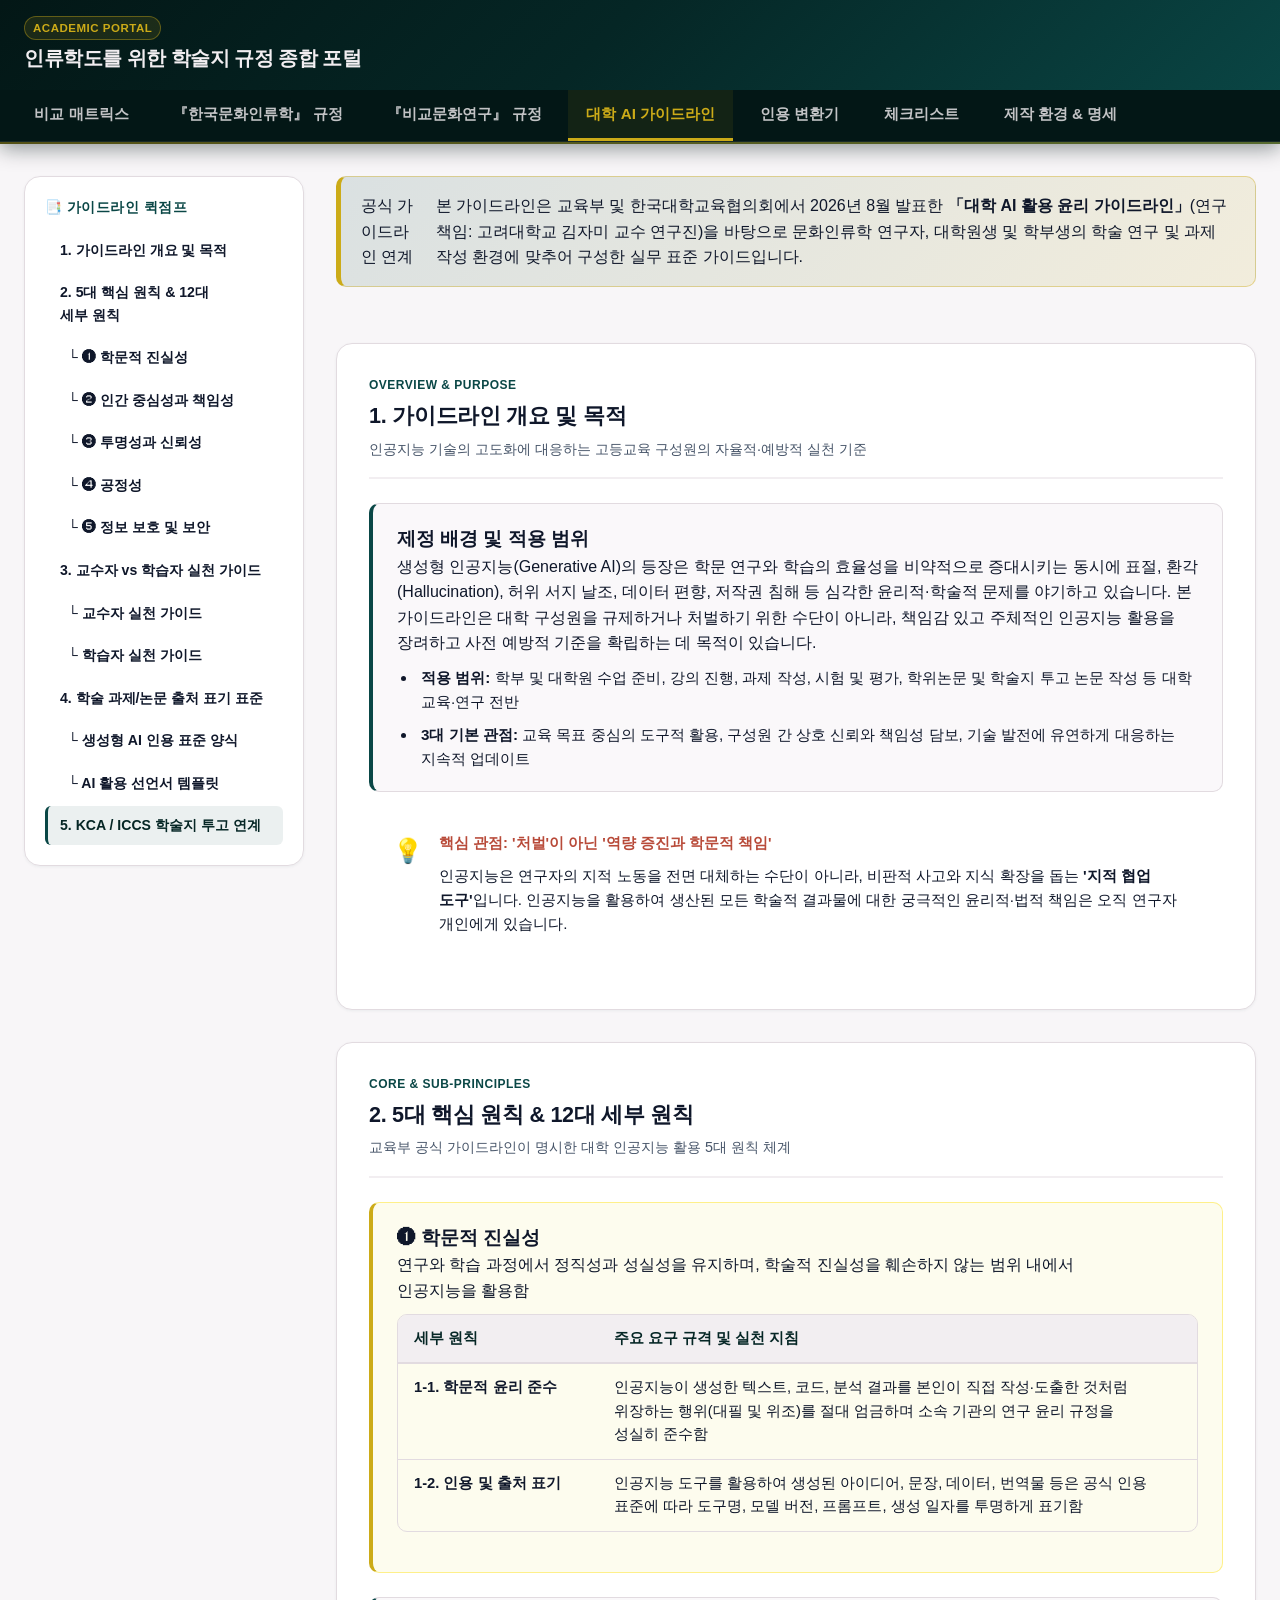
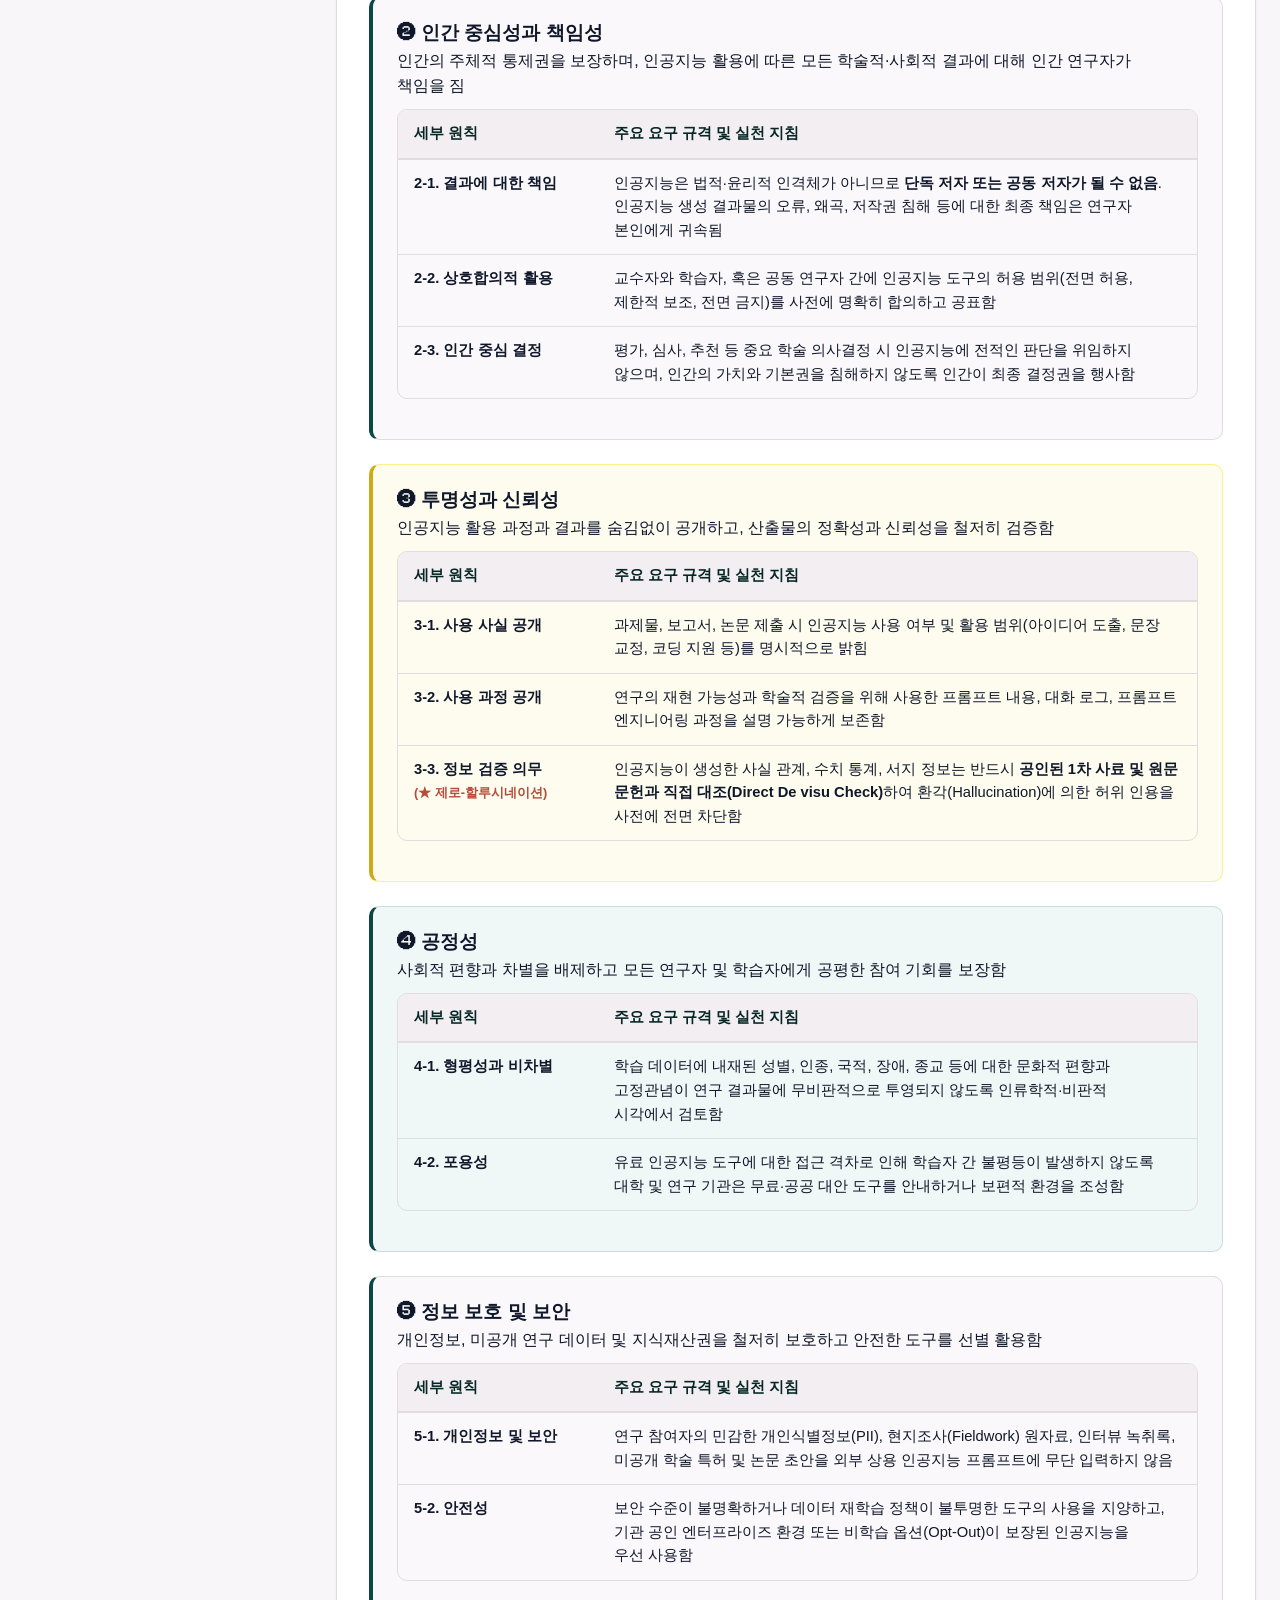
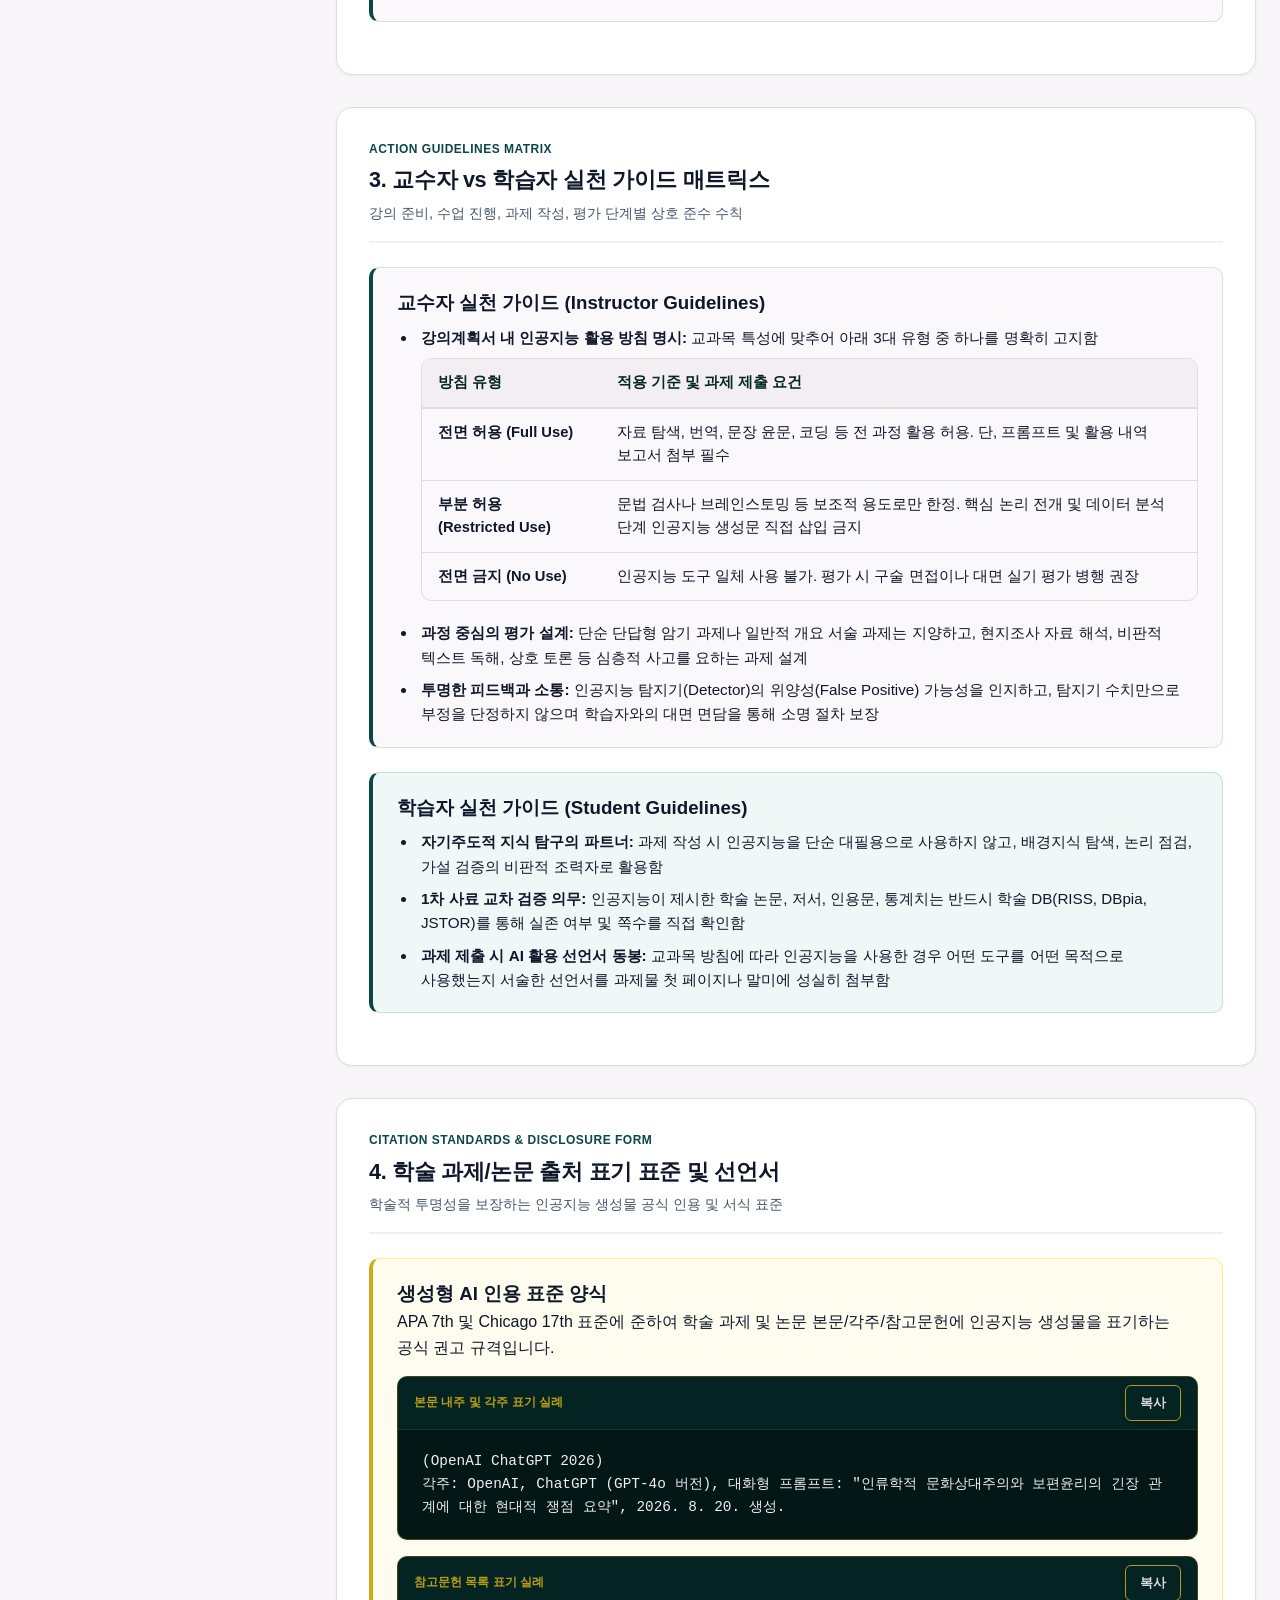
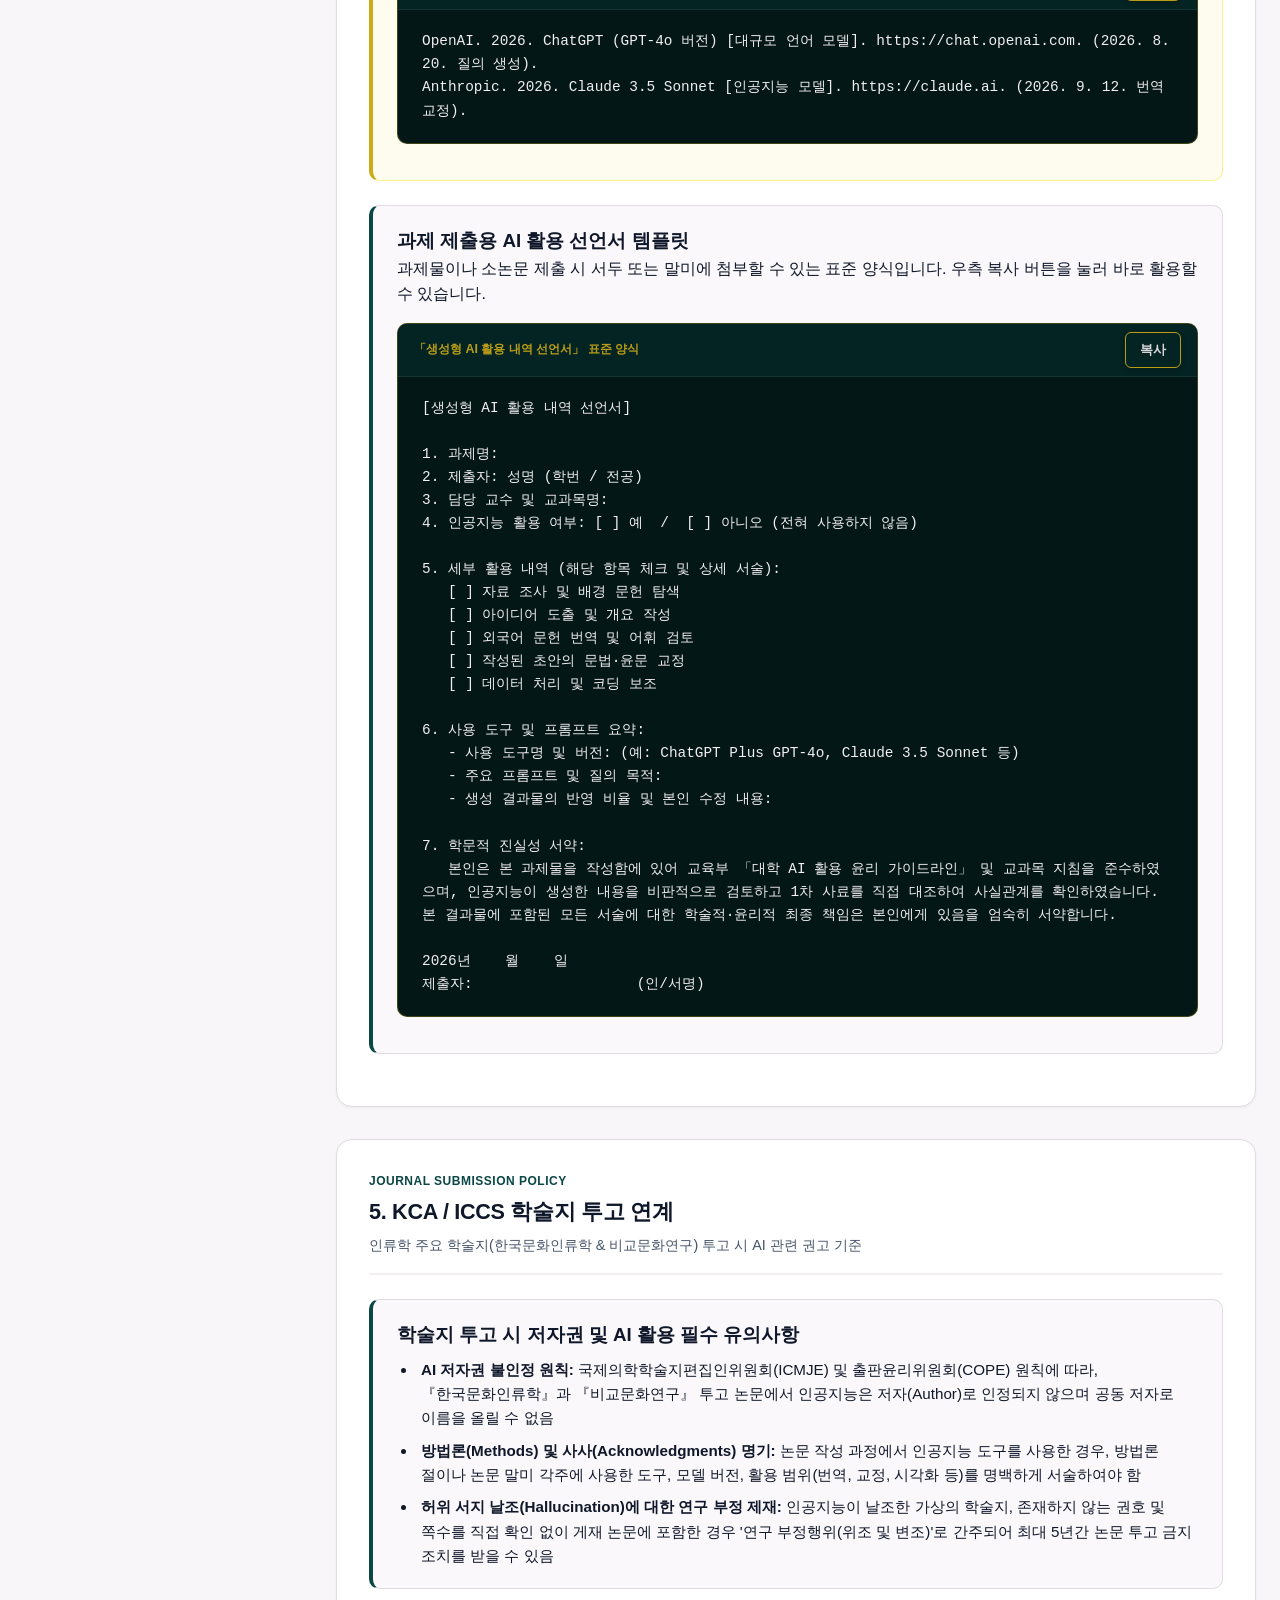
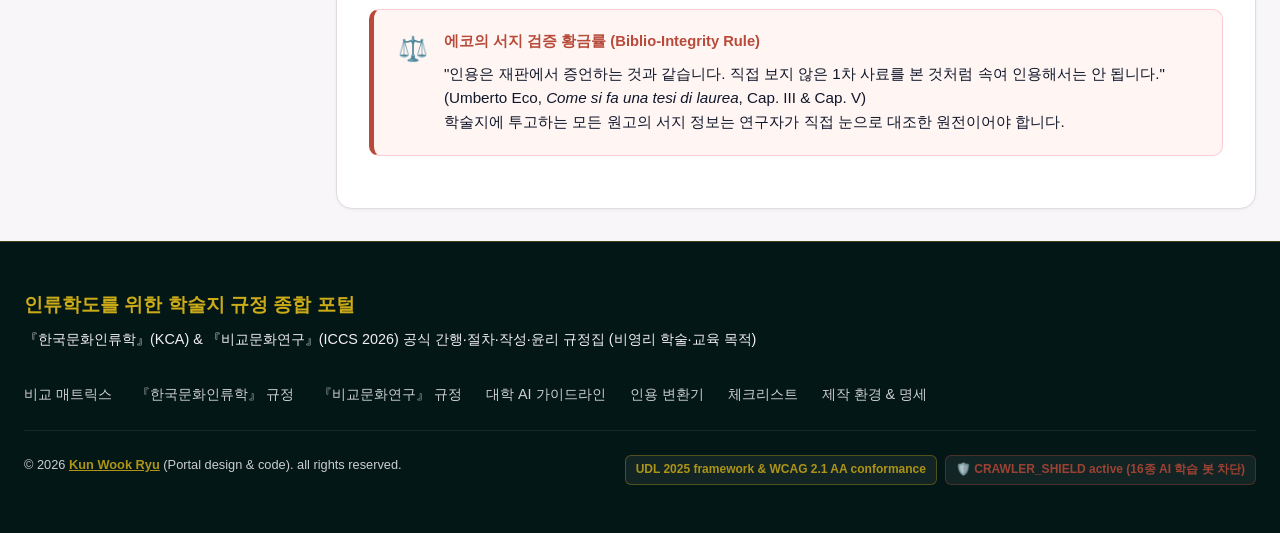
==== ai-guidelines.html @ 4b990e5f "Add files via upload" ====
<!DOCTYPE html>
<html lang="ko">
<head>
    <meta charset="UTF-8">
    <meta name="viewport" content="width=device-width, initial-scale=1.0">
    <title>대학 AI 가이드라인 | 인류학도를 위한 학술지 규정 종합 포털</title>
    <meta name="description" content="교육부 대학 AI 활용 윤리 가이드라인의 5대 핵심 원칙, 12개 세부 원칙, 교수자·학습자 실천 기준 및 학술 과제·논문 제출 시 AI 출처 표기 표준 안내">
    <!-- ============================================================
         보안 원칙: CRAWLER_SHIELD v2 (16종 AI 학습 봇 차단 & TDM 권리 유보)
    ============================================================ -->
    <meta name="robots" content="index, follow" />
    <meta name="googlebot" content="index, follow" />
    <meta name="GPTBot" content="noindex, nofollow" />
    <meta name="OAI-SearchBot" content="noindex, nofollow" />
    <meta name="ChatGPT-User" content="noindex, nofollow" />
    <meta name="ClaudeBot" content="noindex, nofollow" />
    <meta name="anthropic-ai" content="noindex, nofollow" />
    <meta name="Claude-Web" content="noindex, nofollow" />
    <meta name="Google-Extended" content="noindex, nofollow" />
    <meta name="Googlebot-AI" content="noindex, nofollow" />
    <meta name="Applebot-Extended" content="noindex, nofollow" />
    <meta name="Amazonbot" content="noindex, nofollow" />
    <meta name="Bytespider" content="noindex, nofollow" />
    <meta name="CCBot" content="noindex, nofollow" />
    <meta name="meta-externalagent" content="noindex, nofollow" />
    <meta name="FacebookBot" content="noindex, nofollow" />
    <meta name="PerplexityBot" content="noindex, nofollow" />
    <meta name="Cohere-ai" content="noindex, nofollow" />
    <meta http-equiv="X-Robots-Tag" content="noimageai, noai" />
    <meta name="tdm-reservation" content="1" />
    <link rel="stylesheet" href="style.css?v=20261029_2">
</head>
<body>
    <a href="#main-content" class="skip-link">본문 바로가기 (skip to main content)</a>

    <!-- 최상단 헤더 -->
    <header class="site-header">
        <div class="header-container">
            <div class="brand-wrapper">
                <div class="brand-info">
                    <div class="brand-badge-row">
                        <span class="brand-badge">academic portal</span>
                    </div>
                    <h1 class="brand-title"><a href="index.html" style="color: inherit; text-decoration: none;">인류학도를 위한 학술지 규정 종합 포털</a></h1>
                </div>
            </div>
        </div>

        <!-- 메인 내비게이션 탭 (MPA 고유 파일 링크) -->
        <nav class="nav-tab-container" aria-label="포털 주요 기능 탭">
            <div class="nav-tab-wrapper" role="tablist">
                <a href="index.html" class="tab-btn" role="tab" aria-selected="false">
                    <span>비교 매트릭스</span>
                </a>
                <a href="kca.html" class="tab-btn" role="tab" aria-selected="false">
                    <span>『한국문화인류학』 규정</span>
                </a>
                <a href="iccs.html" class="tab-btn" role="tab" aria-selected="false">
                    <span>『비교문화연구』 규정</span>
                </a>
                <a href="ai-guidelines.html" class="tab-btn active" role="tab" aria-selected="true">
                    <span>대학 AI 가이드라인</span>
                </a>
                <a href="converter.html" class="tab-btn" role="tab" aria-selected="false">
                    <span>인용 변환기</span>
                </a>
                <a href="checklist.html" class="tab-btn" role="tab" aria-selected="false">
                    <span>체크리스트</span>
                </a>
                <a href="specs.html" class="tab-btn" role="tab" aria-selected="false">
                    <span>제작 환경 &amp; 명세</span>
                </a>
            </div>
        </nav>
    </header>

    <!-- 메인 본문 영역 (100% 상시 가시성 보장) -->
    <main id="main-content" class="page-container" tabindex="-1">
        <section class="mpa-page-section">
            <div class="content-layout">
                <!-- 스티키 사이드바 퀵점프 -->
                <aside class="sidebar-sticky" aria-label="대학 AI 가이드라인 바로가기">
                    <div class="sidebar-heading">📑 가이드라인 퀵점프</div>
                    <ul class="sidebar-nav-list">
                        <li><a href="#ai-overview" class="sidebar-link active">1. 가이드라인 개요 및 목적</a></li>
                        <li><a href="#ai-principles" class="sidebar-link">2. 5대 핵심 원칙 &amp; 12대 세부 원칙</a></li>
                        <li><a href="#ai-p1" class="sidebar-link" style="padding-left: 20px;">└ ➊ 학문적 진실성</a></li>
                        <li><a href="#ai-p2" class="sidebar-link" style="padding-left: 20px;">└ ➋ 인간 중심성과 책임성</a></li>
                        <li><a href="#ai-p3" class="sidebar-link" style="padding-left: 20px;">└ ➌ 투명성과 신뢰성</a></li>
                        <li><a href="#ai-p4" class="sidebar-link" style="padding-left: 20px;">└ ➍ 공정성</a></li>
                        <li><a href="#ai-p5" class="sidebar-link" style="padding-left: 20px;">└ ➎ 정보 보호 및 보안</a></li>
                        <li><a href="#ai-actions" class="sidebar-link">3. 교수자 vs 학습자 실천 가이드</a></li>
                        <li><a href="#ai-actions-instructor" class="sidebar-link" style="padding-left: 20px;">└ 교수자 실천 가이드</a></li>
                        <li><a href="#ai-actions-student" class="sidebar-link" style="padding-left: 20px;">└ 학습자 실천 가이드</a></li>
                        <li><a href="#ai-citation" class="sidebar-link">4. 학술 과제/논문 출처 표기 표준</a></li>
                        <li><a href="#ai-citation-examples" class="sidebar-link" style="padding-left: 20px;">└ 생성형 AI 인용 표준 양식</a></li>
                        <li><a href="#ai-disclosure-form" class="sidebar-link" style="padding-left: 20px;">└ AI 활용 선언서 템플릿</a></li>
                        <li><a href="#ai-ethics-journal" class="sidebar-link">5. KCA / ICCS 학술지 투고 연계</a></li>
                    </ul>
                </aside>

                <!-- 본문 플로우 -->
                <div class="main-flow">
                    <!-- 공식 출처 명기 배너 -->
                    <div class="source-notice-banner">
                        <div class="source-badge">공식 가이드라인 연계</div>
                        <div class="source-text">
                            본 가이드라인은 교육부 및 한국대학교육협의회에서 2026년 8월 발표한 <strong>「대학 AI 활용 윤리 가이드라인」</strong>(연구책임: 고려대학교 김자미 교수 연구진)을 바탕으로 문화인류학 연구자, 대학원생 및 학부생의 학술 연구 및 과제 작성 환경에 맞추어 구성한 실무 표준 가이드입니다.
                        </div>
                    </div>

                    <!-- 제1장: 가이드라인 개요 및 목적 -->
                    <article id="ai-overview" class="academic-card">
                        <header class="academic-card-header">
                            <div class="card-title-group">
                                <span class="card-section-badge">overview &amp; purpose</span>
                                <h2 class="card-h2-title">1. 가이드라인 개요 및 목적</h2>
                                <p class="card-sub-rule">인공지능 기술의 고도화에 대응하는 고등교육 구성원의 자율적·예방적 실천 기준</p>
                            </div>
                        </header>

                        <div class="rule-box">
                            <h3 class="rule-title">제정 배경 및 적용 범위</h3>
                            <p class="rule-desc">
                                생성형 인공지능(Generative AI)의 등장은 학문 연구와 학습의 효율성을 비약적으로 증대시키는 동시에 표절, 환각(Hallucination), 허위 서지 날조, 데이터 편향, 저작권 침해 등 심각한 윤리적·학술적 문제를 야기하고 있습니다. 본 가이드라인은 대학 구성원을 규제하거나 처벌하기 위한 수단이 아니라, 책임감 있고 주체적인 인공지능 활용을 장려하고 사전 예방적 기준을 확립하는 데 목적이 있습니다.
                            </p>
                            <ul class="bullet-list" style="margin-top: 10px;">
                                <li><strong>적용 범위:</strong> 학부 및 대학원 수업 준비, 강의 진행, 과제 작성, 시험 및 평가, 학위논문 및 학술지 투고 논문 작성 등 대학 교육·연구 전반</li>
                                <li><strong>3대 기본 관점:</strong> 교육 목표 중심의 도구적 활용, 구성원 간 상호 신뢰와 책임성 담보, 기술 발전에 유연하게 대응하는 지속적 업데이트</li>
                            </ul>
                        </div>

                        <div class="callout-box info" style="margin-top: 1.25rem;">
                            <div class="callout-icon" aria-hidden="true">💡</div>
                            <div class="callout-body">
                                <span class="callout-title">핵심 관점: '처벌'이 아닌 '역량 증진과 학문적 책임'</span>
                                <p style="margin-top: 4px; font-size: 0.95rem; line-height: 1.6;">
                                    인공지능은 연구자의 지적 노동을 전면 대체하는 수단이 아니라, 비판적 사고와 지식 확장을 돕는 <strong>'지적 협업 도구'</strong>입니다. 인공지능을 활용하여 생산된 모든 학술적 결과물에 대한 궁극적인 윤리적·법적 책임은 오직 연구자 개인에게 있습니다.
                                </p>
                            </div>
                        </div>
                    </article>

                    <!-- 제2장: 5대 핵심 원칙 & 12대 세부 원칙 -->
                    <article id="ai-principles" class="academic-card">
                        <header class="academic-card-header">
                            <div class="card-title-group">
                                <span class="card-section-badge">core &amp; sub-principles</span>
                                <h2 class="card-h2-title">2. 5대 핵심 원칙 &amp; 12대 세부 원칙</h2>
                                <p class="card-sub-rule">교육부 공식 가이드라인이 명시한 대학 인공지능 활용 5대 원칙 체계</p>
                            </div>
                        </header>

                        <!-- 원칙 1 -->
                        <div id="ai-p1" class="rule-box gold" style="margin-bottom: 1.5rem;">
                            <h3 class="rule-title">➊ 학문적 진실성</h3>
                            <p class="rule-desc">연구와 학습 과정에서 정직성과 성실성을 유지하며, 학술적 진실성을 훼손하지 않는 범위 내에서 인공지능을 활용함</p>
                            <div class="table-container" style="margin-top: 10px;">
                                <table class="data-table">
                                    <thead>
                                        <tr>
                                            <th style="width: 25%;">세부 원칙</th>
                                            <th>주요 요구 규격 및 실천 지침</th>
                                        </tr>
                                    </thead>
                                    <tbody>
                                        <tr>
                                            <td><strong>1-1. 학문적 윤리 준수</strong></td>
                                            <td>인공지능이 생성한 텍스트, 코드, 분석 결과를 본인이 직접 작성·도출한 것처럼 위장하는 행위(대필 및 위조)를 절대 엄금하며 소속 기관의 연구 윤리 규정을 성실히 준수함</td>
                                        </tr>
                                        <tr>
                                            <td><strong>1-2. 인용 및 출처 표기</strong></td>
                                            <td>인공지능 도구를 활용하여 생성된 아이디어, 문장, 데이터, 번역물 등은 공식 인용 표준에 따라 도구명, 모델 버전, 프롬프트, 생성 일자를 투명하게 표기함</td>
                                        </tr>
                                    </tbody>
                                </table>
                            </div>
                        </div>

                        <!-- 원칙 2 -->
                        <div id="ai-p2" class="rule-box" style="margin-bottom: 1.5rem;">
                            <h3 class="rule-title">➋ 인간 중심성과 책임성</h3>
                            <p class="rule-desc">인간의 주체적 통제권을 보장하며, 인공지능 활용에 따른 모든 학술적·사회적 결과에 대해 인간 연구자가 책임을 짐</p>
                            <div class="table-container" style="margin-top: 10px;">
                                <table class="data-table">
                                    <thead>
                                        <tr>
                                            <th style="width: 25%;">세부 원칙</th>
                                            <th>주요 요구 규격 및 실천 지침</th>
                                        </tr>
                                    </thead>
                                    <tbody>
                                        <tr>
                                            <td><strong>2-1. 결과에 대한 책임</strong></td>
                                            <td>인공지능은 법적·윤리적 인격체가 아니므로 <strong>단독 저자 또는 공동 저자가 될 수 없음</strong>. 인공지능 생성 결과물의 오류, 왜곡, 저작권 침해 등에 대한 최종 책임은 연구자 본인에게 귀속됨</td>
                                        </tr>
                                        <tr>
                                            <td><strong>2-2. 상호합의적 활용</strong></td>
                                            <td>교수자와 학습자, 혹은 공동 연구자 간에 인공지능 도구의 허용 범위(전면 허용, 제한적 보조, 전면 금지)를 사전에 명확히 합의하고 공표함</td>
                                        </tr>
                                        <tr>
                                            <td><strong>2-3. 인간 중심 결정</strong></td>
                                            <td>평가, 심사, 추천 등 중요 학술 의사결정 시 인공지능에 전적인 판단을 위임하지 않으며, 인간의 가치와 기본권을 침해하지 않도록 인간이 최종 결정권을 행사함</td>
                                        </tr>
                                    </tbody>
                                </table>
                            </div>
                        </div>

                        <!-- 원칙 3 -->
                        <div id="ai-p3" class="rule-box gold" style="margin-bottom: 1.5rem;">
                            <h3 class="rule-title">➌ 투명성과 신뢰성</h3>
                            <p class="rule-desc">인공지능 활용 과정과 결과를 숨김없이 공개하고, 산출물의 정확성과 신뢰성을 철저히 검증함</p>
                            <div class="table-container" style="margin-top: 10px;">
                                <table class="data-table">
                                    <thead>
                                        <tr>
                                            <th style="width: 25%;">세부 원칙</th>
                                            <th>주요 요구 규격 및 실천 지침</th>
                                        </tr>
                                    </thead>
                                    <tbody>
                                        <tr>
                                            <td><strong>3-1. 사용 사실 공개</strong></td>
                                            <td>과제물, 보고서, 논문 제출 시 인공지능 사용 여부 및 활용 범위(아이디어 도출, 문장 교정, 코딩 지원 등)를 명시적으로 밝힘</td>
                                        </tr>
                                        <tr>
                                            <td><strong>3-2. 사용 과정 공개</strong></td>
                                            <td>연구의 재현 가능성과 학술적 검증을 위해 사용한 프롬프트 내용, 대화 로그, 프롬프트 엔지니어링 과정을 설명 가능하게 보존함</td>
                                        </tr>
                                        <tr>
                                            <td><strong>3-3. 정보 검증 의무<br><span style="color: var(--color-comp-coral); font-size: 0.8rem;">(★ 제로-할루시네이션)</span></strong></td>
                                            <td>인공지능이 생성한 사실 관계, 수치 통계, 서지 정보는 반드시 <strong>공인된 1차 사료 및 원문 문헌과 직접 대조(Direct De visu Check)</strong>하여 환각(Hallucination)에 의한 허위 인용을 사전에 전면 차단함</td>
                                        </tr>
                                    </tbody>
                                </table>
                            </div>
                        </div>

                        <!-- 원칙 4 -->
                        <div id="ai-p4" class="rule-box teal" style="margin-bottom: 1.5rem;">
                            <h3 class="rule-title">➍ 공정성</h3>
                            <p class="rule-desc">사회적 편향과 차별을 배제하고 모든 연구자 및 학습자에게 공평한 참여 기회를 보장함</p>
                            <div class="table-container" style="margin-top: 10px;">
                                <table class="data-table">
                                    <thead>
                                        <tr>
                                            <th style="width: 25%;">세부 원칙</th>
                                            <th>주요 요구 규격 및 실천 지침</th>
                                        </tr>
                                    </thead>
                                    <tbody>
                                        <tr>
                                            <td><strong>4-1. 형평성과 비차별</strong></td>
                                            <td>학습 데이터에 내재된 성별, 인종, 국적, 장애, 종교 등에 대한 문화적 편향과 고정관념이 연구 결과물에 무비판적으로 투영되지 않도록 인류학적·비판적 시각에서 검토함</td>
                                        </tr>
                                        <tr>
                                            <td><strong>4-2. 포용성</strong></td>
                                            <td>유료 인공지능 도구에 대한 접근 격차로 인해 학습자 간 불평등이 발생하지 않도록 대학 및 연구 기관은 무료·공공 대안 도구를 안내하거나 보편적 환경을 조성함</td>
                                        </tr>
                                    </tbody>
                                </table>
                            </div>
                        </div>

                        <!-- 원칙 5 -->
                        <div id="ai-p5" class="rule-box">
                            <h3 class="rule-title">➎ 정보 보호 및 보안</h3>
                            <p class="rule-desc">개인정보, 미공개 연구 데이터 및 지식재산권을 철저히 보호하고 안전한 도구를 선별 활용함</p>
                            <div class="table-container" style="margin-top: 10px;">
                                <table class="data-table">
                                    <thead>
                                        <tr>
                                            <th style="width: 25%;">세부 원칙</th>
                                            <th>주요 요구 규격 및 실천 지침</th>
                                        </tr>
                                    </thead>
                                    <tbody>
                                        <tr>
                                            <td><strong>5-1. 개인정보 및 보안</strong></td>
                                            <td>연구 참여자의 민감한 개인식별정보(PII), 현지조사(Fieldwork) 원자료, 인터뷰 녹취록, 미공개 학술 특허 및 논문 초안을 외부 상용 인공지능 프롬프트에 무단 입력하지 않음</td>
                                        </tr>
                                        <tr>
                                            <td><strong>5-2. 안전성</strong></td>
                                            <td>보안 수준이 불명확하거나 데이터 재학습 정책이 불투명한 도구의 사용을 지양하고, 기관 공인 엔터프라이즈 환경 또는 비학습 옵션(Opt-Out)이 보장된 인공지능을 우선 사용함</td>
                                        </tr>
                                    </tbody>
                                </table>
                            </div>
                        </div>
                    </article>

                    <!-- 제3장: 교수자 vs 학습자 실천 가이드 매트릭스 -->
                    <article id="ai-actions" class="academic-card">
                        <header class="academic-card-header">
                            <div class="card-title-group">
                                <span class="card-section-badge">action guidelines matrix</span>
                                <h2 class="card-h2-title">3. 교수자 vs 학습자 실천 가이드 매트릭스</h2>
                                <p class="card-sub-rule">강의 준비, 수업 진행, 과제 작성, 평가 단계별 상호 준수 수칙</p>
                            </div>
                        </header>

                        <!-- 교수자 가이드 -->
                        <div id="ai-actions-instructor" class="rule-box" style="margin-bottom: 1.5rem;">
                            <h3 class="rule-title">교수자 실천 가이드 (Instructor Guidelines)</h3>
                            <ul class="bullet-list">
                                <li><strong>강의계획서 내 인공지능 활용 방침 명시:</strong> 교과목 특성에 맞추어 아래 3대 유형 중 하나를 명확히 고지함
                                    <div class="table-container" style="margin: 8px 0 12px 0;">
                                        <table class="data-table">
                                            <thead>
                                                <tr>
                                                    <th>방침 유형</th>
                                                    <th>적용 기준 및 과제 제출 요건</th>
                                                </tr>
                                            </thead>
                                            <tbody>
                                                <tr>
                                                    <td><strong>전면 허용 (Full Use)</strong></td>
                                                    <td>자료 탐색, 번역, 문장 윤문, 코딩 등 전 과정 활용 허용. 단, 프롬프트 및 활용 내역 보고서 첨부 필수</td>
                                                </tr>
                                                <tr>
                                                    <td><strong>부분 허용 (Restricted Use)</strong></td>
                                                    <td>문법 검사나 브레인스토밍 등 보조적 용도로만 한정. 핵심 논리 전개 및 데이터 분석 단계 인공지능 생성문 직접 삽입 금지</td>
                                                </tr>
                                                <tr>
                                                    <td><strong>전면 금지 (No Use)</strong></td>
                                                    <td>인공지능 도구 일체 사용 불가. 평가 시 구술 면접이나 대면 실기 평가 병행 권장</td>
                                                </tr>
                                            </tbody>
                                        </table>
                                    </div>
                                </li>
                                <li><strong>과정 중심의 평가 설계:</strong> 단순 단답형 암기 과제나 일반적 개요 서술 과제는 지양하고, 현지조사 자료 해석, 비판적 텍스트 독해, 상호 토론 등 심층적 사고를 요하는 과제 설계</li>
                                <li><strong>투명한 피드백과 소통:</strong> 인공지능 탐지기(Detector)의 위양성(False Positive) 가능성을 인지하고, 탐지기 수치만으로 부정을 단정하지 않으며 학습자와의 대면 면담을 통해 소명 절차 보장</li>
                            </ul>
                        </div>

                        <!-- 학습자 가이드 -->
                        <div id="ai-actions-student" class="rule-box teal">
                            <h3 class="rule-title">학습자 실천 가이드 (Student Guidelines)</h3>
                            <ul class="bullet-list">
                                <li><strong>자기주도적 지식 탐구의 파트너:</strong> 과제 작성 시 인공지능을 단순 대필용으로 사용하지 않고, 배경지식 탐색, 논리 점검, 가설 검증의 비판적 조력자로 활용함</li>
                                <li><strong>1차 사료 교차 검증 의무:</strong> 인공지능이 제시한 학술 논문, 저서, 인용문, 통계치는 반드시 학술 DB(RISS, DBpia, JSTOR)를 통해 실존 여부 및 쪽수를 직접 확인함</li>
                                <li><strong>과제 제출 시 AI 활용 선언서 동봉:</strong> 교과목 방침에 따라 인공지능을 사용한 경우 어떤 도구를 어떤 목적으로 사용했는지 서술한 선언서를 과제물 첫 페이지나 말미에 성실히 첨부함</li>
                            </ul>
                        </div>
                    </article>

                    <!-- 제4장: 학술 과제/논문 출처 표기 표준 & 선언서 -->
                    <article id="ai-citation" class="academic-card">
                        <header class="academic-card-header">
                            <div class="card-title-group">
                                <span class="card-section-badge">citation standards &amp; disclosure form</span>
                                <h2 class="card-h2-title">4. 학술 과제/논문 출처 표기 표준 및 선언서</h2>
                                <p class="card-sub-rule">학술적 투명성을 보장하는 인공지능 생성물 공식 인용 및 서식 표준</p>
                            </div>
                        </header>

                        <!-- 공식 인용 양식 -->
                        <div id="ai-citation-examples" class="rule-box gold" style="margin-bottom: 1.5rem;">
                            <h3 class="rule-title">생성형 AI 인용 표준 양식</h3>
                            <p class="rule-desc">
                                APA 7th 및 Chicago 17th 표준에 준하여 학술 과제 및 논문 본문/각주/참고문헌에 인공지능 생성물을 표기하는 공식 권고 규격입니다.
                            </p>
                            
                            <div class="example-box" style="margin-top: 1rem;">
                                <div class="example-box-header">
                                    <span class="example-label">본문 내주 및 각주 표기 실례</span>
                                    <button type="button" class="copy-btn" aria-label="본문 내주 및 각주 표기 실례 복사">복사</button>
                                </div>
                                <pre>(OpenAI ChatGPT 2026)
각주: OpenAI, ChatGPT (GPT-4o 버전), 대화형 프롬프트: "인류학적 문화상대주의와 보편윤리의 긴장 관계에 대한 현대적 쟁점 요약", 2026. 8. 20. 생성.</pre>
                            </div>

                            <div class="example-box" style="margin-top: 1rem;">
                                <div class="example-box-header">
                                    <span class="example-label">참고문헌 목록 표기 실례</span>
                                    <button type="button" class="copy-btn" aria-label="참고문헌 목록 표기 실례 복사">복사</button>
                                </div>
                                <pre>OpenAI. 2026. ChatGPT (GPT-4o 버전) [대규모 언어 모델]. https://chat.openai.com. (2026. 8. 20. 질의 생성).
Anthropic. 2026. Claude 3.5 Sonnet [인공지능 모델]. https://claude.ai. (2026. 9. 12. 번역 교정).</pre>
                            </div>
                        </div>

                        <!-- 과제 제출용 AI 활용 선언서 템플릿 -->
                        <div id="ai-disclosure-form" class="rule-box">
                            <h3 class="rule-title">과제 제출용 AI 활용 선언서 템플릿</h3>
                            <p class="rule-desc">과제물이나 소논문 제출 시 서두 또는 말미에 첨부할 수 있는 표준 양식입니다. 우측 복사 버튼을 눌러 바로 활용할 수 있습니다.</p>

                            <div class="example-box" style="margin-top: 1rem;">
                                <div class="example-box-header">
                                    <span class="example-label">「생성형 AI 활용 내역 선언서」 표준 양식</span>
                                    <button type="button" class="copy-btn" aria-label="선언서 표준 양식 복사">복사</button>
                                </div>
                                <pre>[생성형 AI 활용 내역 선언서]

1. 과제명: 
2. 제출자: 성명 (학번 / 전공)
3. 담당 교수 및 교과목명: 
4. 인공지능 활용 여부: [ ] 예  /  [ ] 아니오 (전혀 사용하지 않음)

5. 세부 활용 내역 (해당 항목 체크 및 상세 서술):
   [ ] 자료 조사 및 배경 문헌 탐색
   [ ] 아이디어 도출 및 개요 작성
   [ ] 외국어 문헌 번역 및 어휘 검토
   [ ] 작성된 초안의 문법·윤문 교정
   [ ] 데이터 처리 및 코딩 보조

6. 사용 도구 및 프롬프트 요약:
   - 사용 도구명 및 버전: (예: ChatGPT Plus GPT-4o, Claude 3.5 Sonnet 등)
   - 주요 프롬프트 및 질의 목적: 
   - 생성 결과물의 반영 비율 및 본인 수정 내용: 

7. 학문적 진실성 서약:
   본인은 본 과제물을 작성함에 있어 교육부 「대학 AI 활용 윤리 가이드라인」 및 교과목 지침을 준수하였으며, 인공지능이 생성한 내용을 비판적으로 검토하고 1차 사료를 직접 대조하여 사실관계를 확인하였습니다. 본 결과물에 포함된 모든 서술에 대한 학술적·윤리적 최종 책임은 본인에게 있음을 엄숙히 서약합니다.

2026년    월    일
제출자:                   (인/서명)</pre>
                            </div>
                        </div>
                    </article>

                    <!-- 제5장: KCA / ICCS 학술지 투고 연계 -->
                    <article id="ai-ethics-journal" class="academic-card">
                        <header class="academic-card-header">
                            <div class="card-title-group">
                                <span class="card-section-badge">journal submission policy</span>
                                <h2 class="card-h2-title">5. KCA / ICCS 학술지 투고 연계</h2>
                                <p class="card-sub-rule">인류학 주요 학술지(한국문화인류학 &amp; 비교문화연구) 투고 시 AI 관련 권고 기준</p>
                            </div>
                        </header>

                        <div class="rule-box">
                            <h3 class="rule-title">학술지 투고 시 저자권 및 AI 활용 필수 유의사항</h3>
                            <ul class="bullet-list">
                                <li><strong>AI 저자권 불인정 원칙:</strong> 국제의학학술지편집인위원회(ICMJE) 및 출판윤리위원회(COPE) 원칙에 따라, 『한국문화인류학』과 『비교문화연구』 투고 논문에서 인공지능은 저자(Author)로 인정되지 않으며 공동 저자로 이름을 올릴 수 없음</li>
                                <li><strong>방법론(Methods) 및 사사(Acknowledgments) 명기:</strong> 논문 작성 과정에서 인공지능 도구를 사용한 경우, 방법론 절이나 논문 말미 각주에 사용한 도구, 모델 버전, 활용 범위(번역, 교정, 시각화 등)를 명백하게 서술하여야 함</li>
                                <li><strong>허위 서지 날조(Hallucination)에 대한 연구 부정 제재:</strong> 인공지능이 날조한 가상의 학술지, 존재하지 않는 권호 및 쪽수를 직접 확인 없이 게재 논문에 포함한 경우 '연구 부정행위(위조 및 변조)'로 간주되어 최대 5년간 논문 투고 금지 조치를 받을 수 있음</li>
                            </ul>
                        </div>

                        <div class="callout-box warning" style="margin-top: 1.25rem;">
                            <div class="callout-icon" aria-hidden="true">⚖️</div>
                            <div class="callout-body">
                                <span class="callout-title">에코의 서지 검증 황금률 (Biblio-Integrity Rule)</span>
                                <p style="margin-top: 4px; font-size: 0.95rem; line-height: 1.6;">
                                    "인용은 재판에서 증언하는 것과 같습니다. 직접 보지 않은 1차 사료를 본 것처럼 속여 인용해서는 안 됩니다." (Umberto Eco, <em>Come si fa una tesi di laurea</em>, Cap. III &amp; Cap. V)<br>
                                    학술지에 투고하는 모든 원고의 서지 정보는 연구자가 직접 눈으로 대조한 원전이어야 합니다.
                                </p>
                            </div>
                        </div>
                    </article>
                </div>
            </div>
        </section>
    </main>

    <!-- 플로팅 TOP 버튼 -->
    <button id="back-to-top" class="floating-top-btn" title="페이지 상단으로 이동" aria-label="페이지 상단으로 이동">↑</button>

    <!-- 푸터 -->
    <footer class="site-footer">
        <div class="footer-inner">
            <div class="footer-top">
                <div class="footer-brand">
                    <h3>인류학도를 위한 학술지 규정 종합 포털</h3>
                    <p>『한국문화인류학』(KCA) &amp; 『비교문화연구』(ICCS 2026) 공식 간행·절차·작성·윤리 규정집 (비영리 학술·교육 목적)</p>
                </div>
                <div class="footer-links">
                    <a href="index.html">비교 매트릭스</a>
                    <a href="kca.html">『한국문화인류학』 규정</a>
                    <a href="iccs.html">『비교문화연구』 규정</a>
                    <a href="ai-guidelines.html">대학 AI 가이드라인</a>
                    <a href="converter.html">인용 변환기</a>
                    <a href="checklist.html">체크리스트</a>
                    <a href="specs.html">제작 환경 &amp; 명세</a>
                </div>
            </div>
            <div class="footer-bottom">
                <p>&copy; 2026 <a href="https://kunwryu.github.io/" target="_blank" rel="noopener noreferrer" class="footer-author-link">Kun Wook Ryu</a> (Portal design &amp; code). all rights reserved.</p>
                <div style="display: flex; gap: 0.5rem; flex-wrap: wrap;">
                    <span class="udl-conformance-badge">UDL 2025 framework &amp; WCAG 2.1 AA conformance</span>
                    <span class="udl-conformance-badge" style="border-color: rgba(184, 74, 57, 0.4); color: var(--color-comp-coral);">🛡️ CRAWLER_SHIELD active (16종 AI 학습 봇 차단)</span>
                </div>
            </div>
        </div>
    </footer>

    <!-- 자바스크립트 -->
    <script src="portal.js?v=20261028_1"></script>
</body>
</html>
---- style.css ----
/* ==========================================================================
   학술지 원고 작성 요령 통합 포털 스타일시트 (style.css)
   - 설계 및 감수: 편집자 꾸꾸팩 (kunwryu_editor, localcrab)
   - 지정 컬러 팔레트:
     • Primary:   #0A4746 (Deep Pine Teal / Forest Jade)
     • Secondary: #CCAB18 (Antique Ochre Gold)
     • Accent:    #F2EEF1 (Soft Pearl Mist)
     • Complementary: #B84A39 (Warm Terracotta / Coral) & #1E3A8A (Deep Royal Indigo)
   - 표준 출처: UDL 2025 Framework (CAST / LGfL) & WCAG 2.1 AA 고대비 원칙
   ========================================================================== */

/* --- 1. 디자인 토큰 & CSS 커스텀 속성 --- */
:root {
    /* [지정 팔레트] 메인 브랜드 컬러 */
    --color-primary: #0a4746;             /* Deep Pine Teal */
    --color-primary-dark: #052625;        /* Ultra Deep Pine */
    --color-primary-darker: #031716;      /* Deepest Shadow Teal */
    --color-primary-light: #0f6362;       /* Medium Pine */
    --color-primary-surface: #137775;     /* Highlight Pine */
    --color-primary-bg: rgba(10, 71, 70, 0.08);
    --color-primary-border: rgba(10, 71, 70, 0.25);

    --color-secondary: #ccab18;           /* Antique Ochre Gold */
    --color-secondary-hover: #b39512;
    --color-secondary-dark: #786304;      /* 고대비 텍스트용 다크 골드 (명도비 5.3:1) */
    --color-secondary-bg: rgba(204, 171, 24, 0.12);
    --color-secondary-border: rgba(204, 171, 24, 0.4);

    --color-accent: #f2eef1;              /* Soft Pearl Mist */
    --color-accent-light: #faf8fa;
    --color-accent-border: #e2dbe0;

    /* [보색 관계] Complementary Colours for High-Impact & UDL Signals */
    --color-comp-coral: #b84a39;          /* Primary의 보색: Warm Terracotta / Coral */
    --color-comp-coral-bg: #fff5f3;
    --color-comp-coral-border: #fecdd3;
    
    --color-comp-indigo: #1e3a8a;         /* Secondary의 보색: Deep Royal Indigo */
    --color-comp-indigo-bg: rgba(30, 58, 138, 0.08);

    /* 표면 및 배경 (WCAG AA 명도비 4.5:1 이상 보장) */
    --color-bg-page: #f8f6f8;             /* Accent 톤 연동 은은한 진주빛 배경 */
    --color-card-surface: #ffffff;
    --color-card-border: #e2e8f0;

    /* 텍스트 컬러 */
    --color-text-dark: #0f172a;           /* 진한 슬레이트 네이비 */
    --color-text-muted-dark: #475569;
    --color-text-light: #f2eef1;          /* Accent 컬러 적용 */
    --color-text-subtle: #cbd5e1;

    /* 타이포그래피 & 여백 */
    --font-primary: 'Pretendard', -apple-system, BlinkMacSystemFont, 'Segoe UI', Roboto, 'Noto Sans KR', sans-serif;
    --font-mono: 'JetBrains Mono', 'Fira Code', Consolas, 'Courier New', monospace;
    --line-height-academic: 1.6;
    --border-radius-sm: 6px;
    --border-radius-md: 10px;
    --border-radius-lg: 16px;
    --shadow-sm: 0 1px 3px rgba(10, 71, 70, 0.06);
    --shadow-md: 0 4px 14px rgba(10, 71, 70, 0.1);
    --shadow-lg: 0 10px 30px rgba(5, 38, 37, 0.2);
    --shadow-gold: 0 0 20px rgba(204, 171, 24, 0.25);

    /* 트랜지션 */
    --transition-fast: 0.15s ease;
    --transition-normal: 0.25s cubic-bezier(0.16, 1, 0.3, 1);
}

/* --- 2. 기본 리셋 및 글로벌 서식 --- */
*, *::before, *::after {
    box-sizing: border-box;
    margin: 0;
    padding: 0;
}

html {
    font-size: 16px;
    scroll-behavior: smooth;
    scroll-padding-top: 135px;
    -webkit-text-size-adjust: 100%;
}

body {
    font-family: var(--font-primary);
    background-color: var(--color-bg-page);
    color: var(--color-text-dark);
    line-height: var(--line-height-academic);
    min-height: 100vh;
    display: flex;
    flex-direction: column;
}

/* ==========================================================================
   하이퍼링크 기본 서식 및 방문(:visited) 후 색상 불변 유지 (WCAG AA 보장)
   ========================================================================== */
a,
a:link,
a:visited,
a:active {
    color: inherit;
    text-decoration: none;
    transition: var(--transition-fast);
}

a:hover {
    color: var(--color-primary);
}

/* 공식 출처 배너 링크 */
a.source-link,
a.source-link:link,
a.source-link:visited,
a.source-link:active {
    color: var(--color-primary-dark) !important;
    text-decoration: underline !important;
    font-weight: 600;
}

a.source-link:hover {
    color: var(--color-secondary-dark) !important;
}

/* 본문/카드/테이블/리스트 내 일반 텍스트 링크 및 외부 URL 링크 (방문 후 색상 변경 완전 차단) */
.text-link,
.text-link:link,
.text-link:visited,
.text-link:active,
.academic-card a:not(.btn):not(.sub-nav-btn):not(.sidebar-link):not(.copy-btn),
.academic-card a:not(.btn):not(.sub-nav-btn):not(.sidebar-link):not(.copy-btn):visited,
.academic-card a:not(.btn):not(.sub-nav-btn):not(.sidebar-link):not(.copy-btn):link,
.rule-box a,
.rule-box a:visited,
.rule-box a:link,
.bullet-list a,
.bullet-list a:visited,
.bullet-list a:link,
.data-table a,
.data-table a:visited,
.data-table a:link,
.callout-box a,
.callout-box a:visited,
.callout-box a:link {
    color: var(--color-primary-dark) !important;
    text-decoration: underline !important;
    font-weight: 600;
}

.text-link:hover,
.academic-card a:not(.btn):not(.sub-nav-btn):not(.sidebar-link):not(.copy-btn):hover,
.rule-box a:hover,
.bullet-list a:hover,
.data-table a:hover,
.callout-box a:hover {
    color: var(--color-secondary-dark) !important;
    text-decoration: underline !important;
}

/* 사이드바 및 서브 내비, 푸터 링크 방문 후 색상 유지 */
.sidebar-link,
.sidebar-link:link,
.sidebar-link:visited,
.sub-nav-btn,
.sub-nav-btn:link,
.sub-nav-btn:visited,
.footer-links a,
.footer-links a:link,
.footer-links a:visited {
    color: inherit;
}

/* --- 3. UDL & 웹 접근성 (WCAG 2.1 AA) 전용 스타일 --- */

/* 본문 건너뛰기 링크 (Skip to Content Link) */
.skip-link {
    position: absolute;
    top: -120px;
    left: 20px;
    background: var(--color-secondary);
    color: var(--color-primary-darker);
    padding: 12px 24px;
    font-weight: 800;
    font-size: 1rem;
    border-radius: 0 0 var(--border-radius-md) var(--border-radius-md);
    z-index: 10000;
    text-decoration: none;
    box-shadow: var(--shadow-lg);
    transition: top 0.2s cubic-bezier(0.16, 1, 0.3, 1);
}
.skip-link:focus {
    top: 0;
    outline: 3px solid var(--color-primary);
    outline-offset: 2px;
}

/* 고대비 키보드 포커스 링 (:focus-visible) */
*:focus-visible {
    outline: 3px solid var(--color-secondary) !important;
    outline-offset: 3px !important;
}

/* 모바일 최소 터치 타깃 (WCAG 44×44px 준수) */
button, 
.tab-btn, 
.nav-link, 
.action-btn, 
.chip-btn,
.form-select,
.form-input {
    min-height: 44px;
    min-width: 44px;
    cursor: pointer;
}

/* 전정신경계 장애 및 모션 민감군을 위한 감속 모션 지원 */
@media (prefers-reduced-motion: reduce) {
    *, *::before, *::after {
        animation-duration: 0.01ms !important;
        animation-iteration-count: 1 !important;
        transition-duration: 0.01ms !important;
        scroll-behavior: auto !important;
    }
}

/* --- 4. 헤더 및 네비게이션 (Deep Pine & Antique Gold) --- */
.site-header {
    background: linear-gradient(135deg, var(--color-primary-darker) 0%, var(--color-primary-dark) 45%, var(--color-primary) 100%);
    color: var(--color-accent);
    border-bottom: 2px solid var(--color-secondary-border);
    position: sticky;
    top: 0;
    z-index: 1000;
    box-shadow: 0 4px 20px rgba(3, 23, 22, 0.45);
    backdrop-filter: blur(12px);
}

.header-container {
    max-width: 1380px;
    margin: 0 auto;
    padding: 1rem 1.5rem;
    display: flex;
    justify-content: space-between;
    align-items: center;
    gap: 1rem;
}

.brand-wrapper {
    display: flex;
    align-items: center;
    gap: 1rem;
}

.brand-icon-box {
    width: 48px;
    height: 48px;
    background: linear-gradient(135deg, var(--color-secondary), var(--color-primary-light));
    border-radius: var(--border-radius-md);
    display: flex;
    align-items: center;
    justify-content: center;
    font-size: 1.5rem;
    box-shadow: 0 2px 10px rgba(204, 171, 24, 0.35);
    color: var(--color-primary-darker);
}

.brand-info {
    display: flex;
    flex-direction: column;
}

.brand-badge-row {
    display: flex;
    align-items: center;
    gap: 0.5rem;
    margin-bottom: 2px;
}

.brand-badge {
    background: var(--color-secondary-bg);
    color: var(--color-secondary);
    border: 1px solid var(--color-secondary-border);
    font-size: 0.72rem;
    font-weight: 700;
    padding: 2px 8px;
    border-radius: 999px;
    letter-spacing: 0.5px;
    text-transform: uppercase;
}

.brand-version {
    color: var(--color-accent);
    opacity: 0.85;
    font-size: 0.75rem;
}

.brand-title {
    font-size: 1.25rem;
    font-weight: 800;
    letter-spacing: -0.5px;
    color: var(--color-accent);
}

/* MCP 오케스트레이션 상태 뱃지 띠 */
.header-mcp-status {
    display: flex;
    align-items: center;
    gap: 0.5rem;
    background: rgba(242, 238, 241, 0.08);
    padding: 6px 14px;
    border-radius: var(--border-radius-md);
    border: 1px solid rgba(204, 171, 24, 0.3);
    font-size: 0.82rem;
    color: var(--color-accent);
}

.mcp-pulse-dot {
    width: 8px;
    height: 8px;
    background-color: var(--color-secondary);
    border-radius: 50%;
    box-shadow: 0 0 8px var(--color-secondary);
    animation: pulse 2s infinite;
}

@keyframes pulse {
    0% { transform: scale(0.95); box-shadow: 0 0 0 0 rgba(204, 171, 24, 0.7); }
    70% { transform: scale(1); box-shadow: 0 0 0 8px rgba(204, 171, 24, 0); }
    100% { transform: scale(0.95); box-shadow: 0 0 0 0 rgba(204, 171, 24, 0); }
}

/* 메인 탭 내비게이션 바 */
.nav-tab-container {
    background: var(--color-primary-darker);
    border-bottom: 1px solid rgba(255, 255, 255, 0.08);
}

.nav-tab-wrapper {
    max-width: 1380px;
    margin: 0 auto;
    padding: 0 1.5rem;
    display: flex;
    overflow-x: auto;
    gap: 0.5rem;
    scrollbar-width: thin;
}

.tab-btn {
    background: none;
    border: none;
    color: var(--color-accent);
    opacity: 0.8;
    padding: 0.85rem 1.25rem;
    font-size: 0.95rem;
    font-weight: 600;
    display: flex;
    align-items: center;
    gap: 0.5rem;
    border-bottom: 3px solid transparent;
    transition: var(--transition-fast);
    white-space: nowrap;
}

.tab-btn:hover {
    opacity: 1;
    color: #ffffff;
    background: rgba(255, 255, 255, 0.05);
}

.tab-btn.active {
    opacity: 1;
    color: var(--color-secondary);
    border-bottom-color: var(--color-secondary);
    background: rgba(204, 171, 24, 0.08);
    font-weight: 700;
}

.tab-btn .tab-badge {
    background: rgba(255, 255, 255, 0.12);
    color: var(--color-accent);
    font-size: 0.7rem;
    padding: 2px 7px;
    border-radius: 999px;
    font-weight: 700;
}

.tab-btn.active .tab-badge {
    background: var(--color-secondary);
    color: var(--color-primary-darker);
}

/* --- 5. 히어로 & 배너 그리드 (UDL 다중 표상 요약) --- */
.hero-section {
    background: linear-gradient(180deg, var(--color-primary-dark) 0%, var(--color-primary) 100%);
    color: var(--color-accent);
    padding: 2.25rem 1.75rem;
    border-radius: var(--border-radius-lg);
    margin-bottom: 2rem;
    box-shadow: var(--shadow-md);
    border: 1px solid var(--color-secondary-border);
}

.hero-inner {
    max-width: 1380px;
    margin: 0 auto;
}

.hero-header-row {
    display: flex;
    flex-wrap: wrap;
    justify-content: space-between;
    align-items: flex-start;
    gap: 1.5rem;
    margin-bottom: 2rem;
}

.hero-main-desc h2 {
    font-size: 1.85rem;
    font-weight: 800;
    line-height: 1.35;
    margin-bottom: 0.5rem;
    background: linear-gradient(120deg, #ffffff 40%, var(--color-secondary) 100%);
    -webkit-background-clip: text;
    -webkit-text-fill-color: transparent;
}

.hero-main-desc p {
    color: var(--color-accent);
    opacity: 0.9;
    font-size: 1.02rem;
    max-width: 800px;
}

.hero-sources-pill {
    background: rgba(5, 38, 37, 0.65);
    border: 1px solid var(--color-secondary-border);
    padding: 10px 16px;
    border-radius: var(--border-radius-md);
    display: flex;
    flex-direction: column;
    gap: 4px;
    backdrop-filter: blur(8px);
}

.hero-sources-title {
    font-size: 0.75rem;
    font-weight: 700;
    color: var(--color-secondary);
    text-transform: uppercase;
}

.hero-sources-list {
    font-size: 0.85rem;
    color: var(--color-accent);
}

/* 4구 배너 카드 그리드 (UDL 핵심 안내) */
.banner-grid {
    display: grid;
    grid-template-columns: repeat(auto-fit, minmax(280px, 1fr));
    gap: 1.25rem;
}

.banner-card {
    background: rgba(5, 38, 37, 0.75);
    border: 1px solid rgba(204, 171, 24, 0.2);
    border-radius: var(--border-radius-lg);
    padding: 1.25rem 1.5rem;
    display: flex;
    gap: 1rem;
    align-items: flex-start;
    transition: var(--transition-normal);
    box-shadow: var(--shadow-sm);
    backdrop-filter: blur(8px);
}

.banner-card:hover {
    transform: translateY(-3px);
    box-shadow: var(--shadow-md);
    border-color: var(--color-secondary);
}

.banner-card-icon {
    font-size: 1.8rem;
    background: rgba(242, 238, 241, 0.1);
    width: 48px;
    height: 48px;
    border-radius: var(--border-radius-md);
    display: flex;
    align-items: center;
    justify-content: center;
    flex-shrink: 0;
}

.banner-card-body {
    display: flex;
    flex-direction: column;
    gap: 4px;
}

.banner-card-tag {
    font-size: 0.75rem;
    font-weight: 700;
    color: var(--color-secondary);
}

.banner-card-title {
    font-size: 1.05rem;
    font-weight: 700;
    color: var(--color-accent);
}

.banner-card-desc {
    font-size: 0.85rem;
    color: var(--color-accent);
    opacity: 0.85;
}

/* --- 6. 메인 레이아웃 및 본문 컨테이너 --- */
.page-container {
    max-width: 1380px;
    margin: 2rem auto;
    padding: 0 1.5rem;
    width: 100%;
    flex: 1;
}

/* 탭 패널 컨테이너 */
.tab-content-panel {
    display: none;
    animation: fadeIn 0.25s ease;
}

.tab-content-panel.active {
    display: block;
}

@keyframes fadeIn {
    from { opacity: 0; transform: translateY(6px); }
    to { opacity: 1; transform: translateY(0); }
}

/* 사이드바 & 본문 2컬럼 레이아웃 */
.content-layout {
    display: grid;
    grid-template-columns: 280px minmax(0, 1fr);
    gap: 2rem;
    align-items: flex-start;
}

/* 스티키 사이드바 퀵점프 */
.sidebar-sticky {
    position: sticky;
    top: 90px;
    background: var(--color-card-surface);
    border: 1px solid var(--color-accent-border);
    border-radius: var(--border-radius-lg);
    padding: 1.25rem;
    box-shadow: var(--shadow-sm);
    max-height: calc(100vh - 110px);
    overflow-y: auto;
}

.sidebar-heading {
    font-size: 0.85rem;
    font-weight: 800;
    color: var(--color-primary);
    text-transform: uppercase;
    letter-spacing: 0.5px;
    margin-bottom: 0.75rem;
    display: flex;
    align-items: center;
    gap: 0.5rem;
}

.sidebar-nav-list {
    list-style: none;
    display: flex;
    flex-direction: column;
    gap: 4px;
}

.sidebar-link {
    display: block;
    padding: 8px 12px;
    font-size: 0.88rem;
    font-weight: 600;
    color: var(--color-text-muted-dark);
    text-decoration: none;
    border-radius: var(--border-radius-sm);
    border-left: 3px solid transparent;
    transition: var(--transition-fast);
}

.sidebar-link:hover {
    color: var(--color-primary);
    background: var(--color-accent-light);
    border-left-color: var(--color-primary-light);
}

.sidebar-link.active {
    color: var(--color-primary-dark);
    background: var(--color-primary-bg);
    border-left-color: var(--color-primary);
    font-weight: 700;
}

/* 메인 본문 섹션 아티클 */
.main-flow {
    display: flex;
    flex-direction: column;
    gap: 2rem;
    min-width: 0;
    width: 100%;
}

/* 학술 카드 아티클 */
.academic-card {
    background: var(--color-card-surface);
    border: 1px solid var(--color-accent-border);
    border-radius: var(--border-radius-lg);
    padding: 2rem;
    box-shadow: var(--shadow-sm);
    transition: var(--transition-normal);
    min-width: 0;
}

.academic-card:hover {
    box-shadow: var(--shadow-md);
    border-color: #cbd5e1;
}

.academic-card-header {
    border-bottom: 2px solid var(--color-accent);
    padding-bottom: 1rem;
    margin-bottom: 1.5rem;
    display: flex;
    justify-content: space-between;
    align-items: flex-start;
    flex-wrap: wrap;
    gap: 1rem;
}

.card-title-group {
    display: flex;
    flex-direction: column;
    gap: 4px;
}

.card-section-badge {
    font-size: 0.75rem;
    font-weight: 700;
    color: var(--color-primary);
    text-transform: uppercase;
    letter-spacing: 0.5px;
}

.card-h2-title {
    font-size: 1.35rem;
    font-weight: 800;
    color: var(--color-text-dark);
    letter-spacing: -0.3px;
}

.card-sub-rule {
    font-size: 0.9rem;
    color: var(--color-text-muted-dark);
}

/* 규칙 박스 (Rule Box) */
.rule-box {
    background: var(--color-accent-light);
    border: 1px solid var(--color-accent-border);
    border-left: 4px solid var(--color-primary);
    border-radius: var(--border-radius-md);
    padding: 1.25rem 1.5rem;
    margin: 1.25rem 0;
}

.rule-box.gold {
    background: #fdfcee;
    border-color: #fef08a;
    border-left-color: var(--color-secondary);
}

.rule-box.teal {
    background: #f0f7f7;
    border-color: #c7dedd;
    border-left-color: var(--color-primary);
}

.rule-box strong {
    color: var(--color-text-dark);
}

/* 불릿 리스트 */
.bullet-list {
    margin-left: 1.25rem;
    margin-top: 0.5rem;
    display: flex;
    flex-direction: column;
    gap: 0.5rem;
    font-size: 0.95rem;
}

.bullet-list li {
    padding-left: 0.25rem;
}

/* 콜아웃 경고 박스 (보색 코랄 적용) */
.callout-box {
    border-radius: var(--border-radius-md);
    padding: 1.25rem 1.5rem;
    margin: 1.25rem 0;
    display: flex;
    gap: 1rem;
    align-items: flex-start;
}

.callout-box.warning {
    background: var(--color-comp-coral-bg);
    border: 1px solid var(--color-comp-coral-border);
    border-left: 5px solid var(--color-comp-coral);
}

.callout-icon {
    font-size: 1.5rem;
    flex-shrink: 0;
}

.callout-body {
    display: flex;
    flex-direction: column;
    gap: 4px;
    font-size: 0.92rem;
}

.callout-title {
    font-weight: 800;
    color: var(--color-comp-coral);
}

/* 코드 예시 블록 & 복사 버튼 */
.example-box {
    background: var(--color-primary-darker);
    color: var(--color-accent);
    border-radius: var(--border-radius-md);
    margin: 1rem 0;
    overflow: hidden;
    border: 1px solid rgba(204, 171, 24, 0.3);
    position: relative;
}

.example-box-header {
    background: var(--color-primary-dark);
    padding: 8px 16px;
    display: flex;
    justify-content: space-between;
    align-items: center;
    font-size: 0.78rem;
    color: var(--color-accent);
    opacity: 0.9;
    border-bottom: 1px solid rgba(255, 255, 255, 0.08);
}

.example-label {
    font-weight: 700;
    color: var(--color-secondary);
}

.copy-btn {
    background: rgba(242, 238, 241, 0.12);
    color: var(--color-accent);
    border: 1px solid rgba(204, 171, 24, 0.4);
    border-radius: var(--border-radius-sm);
    padding: 4px 10px;
    font-size: 0.75rem;
    font-weight: 600;
    transition: var(--transition-fast);
}

.copy-btn:hover {
    background: var(--color-secondary);
    color: var(--color-primary-darker);
}

.example-box pre {
    padding: 1.25rem 1.5rem;
    font-family: var(--font-mono);
    font-size: 0.9rem;
    line-height: 1.6;
    overflow-x: auto;
    white-space: pre-wrap;
    word-break: break-all;
    color: var(--color-accent);
}

/* 데이터 테이블 (명확한 가독성) */
.table-container {
    overflow-x: auto;
    -webkit-overflow-scrolling: touch;
    margin: 1.25rem 0;
    border-radius: var(--border-radius-md);
    border: 1px solid var(--color-accent-border);
    max-width: 100%;
}

.data-table {
    width: 100%;
    border-collapse: collapse;
    font-size: 0.92rem;
    text-align: left;
}

.data-table thead {
    background: var(--color-accent);
    border-bottom: 2px solid var(--color-accent-border);
}

.data-table th {
    padding: 12px 16px;
    font-weight: 700;
    color: var(--color-primary-dark);
}

.data-table td {
    padding: 12px 16px;
    border-bottom: 1px solid var(--color-accent-border);
    vertical-align: top;
    color: var(--color-text-dark);
}

.data-table tr:last-child td {
    border-bottom: none;
}

.data-table tr:hover td {
    background: var(--color-accent-light);
}

/* 인라인 코드 뱃지 */
code {
    background: var(--color-accent);
    color: var(--color-primary-dark);
    font-family: var(--font-mono);
    font-size: 0.88em;
    padding: 2px 6px;
    border-radius: 4px;
    font-weight: 600;
    border: 1px solid var(--color-accent-border);
}

/* --- 7. UDL 기반 스플릿 뷰어 & 1:1 비교 매트릭스 전용 스타일 --- */
.split-view-grid {
    display: grid;
    grid-template-columns: 1fr 1fr;
    gap: 1.5rem;
    margin: 1.5rem 0;
}

.split-card {
    background: var(--color-card-surface);
    border: 2px solid var(--color-accent-border);
    border-radius: var(--border-radius-lg);
    padding: 1.5rem;
    box-shadow: var(--shadow-sm);
    display: flex;
    flex-direction: column;
    gap: 1rem;
}

.split-card.kca-theme {
    border-top: 5px solid var(--color-secondary);
}

.split-card.iccs-theme {
    border-top: 5px solid var(--color-primary);
}

.split-card-header {
    display: flex;
    justify-content: space-between;
    align-items: center;
    border-bottom: 1px solid var(--color-accent);
    padding-bottom: 0.75rem;
}

.journal-name-badge {
    font-size: 1.1rem;
    font-weight: 800;
}

.kca-theme .journal-name-badge { color: var(--color-secondary-dark); }
.iccs-theme .journal-name-badge { color: var(--color-primary); }

.journal-org {
    font-size: 0.8rem;
    color: var(--color-text-muted-dark);
    font-weight: 600;
}

/* 하브루타 아코디언 질의응답 (하브루타 팩 연계) */
.havruta-accordion {
    margin-top: 1.5rem;
    border: 1px solid var(--color-accent-border);
    border-radius: var(--border-radius-md);
    overflow: hidden;
}

.havruta-item {
    border-bottom: 1px solid var(--color-accent-border);
}

.havruta-item:last-child {
    border-bottom: none;
}

.havruta-trigger {
    width: 100%;
    text-align: left;
    background: var(--color-accent-light);
    border: none;
    padding: 1rem 1.25rem;
    font-size: 0.95rem;
    font-weight: 700;
    color: var(--color-text-dark);
    display: flex;
    justify-content: space-between;
    align-items: center;
    transition: var(--transition-fast);
}

.havruta-trigger:hover {
    background: var(--color-accent);
    color: var(--color-primary);
}

.havruta-trigger[aria-expanded="true"] {
    background: var(--color-primary-bg);
    color: var(--color-primary-dark);
}

.havruta-icon {
    font-size: 1.1rem;
    transition: transform 0.2s ease;
}

.havruta-trigger[aria-expanded="true"] .havruta-icon {
    transform: rotate(180deg);
}

.havruta-content {
    display: none;
    padding: 1.25rem;
    background: var(--color-card-surface);
    font-size: 0.92rem;
    line-height: 1.65;
    color: var(--color-text-dark);
}

.havruta-content.open {
    display: block;
}

/* --- 8. 서지 인용 자동 변환기 (action & expression UDL) --- */
/* 서지 인용 자동 변환기 - 외곽 academic-card 내 플랫화 (Option A) */
.converter-container {
    background: transparent;
    border: none;
    border-radius: 0;
    padding: 1rem 0 0 0;
    box-shadow: none;
    margin: 1rem 0 0 0;
}

.converter-controls {
    display: grid;
    grid-template-columns: repeat(auto-fit, minmax(200px, 1fr));
    gap: 1rem;
    margin-bottom: 1.5rem;
}

.form-group {
    display: flex;
    flex-direction: column;
    gap: 6px;
}

.form-group label {
    font-size: 0.85rem;
    font-weight: 700;
    color: var(--color-primary-dark);
}

.form-select, .form-input {
    padding: 10px 14px;
    border: 1px solid var(--color-accent-border);
    border-radius: var(--border-radius-sm);
    font-size: 0.95rem;
    font-family: inherit;
    background: #ffffff;
    color: var(--color-text-dark);
    transition: var(--transition-fast);
}

.form-select:focus, .form-input:focus {
    border-color: var(--color-primary);
    outline: none;
    box-shadow: 0 0 0 3px var(--color-primary-bg);
}

.converter-result-grid {
    display: grid;
    grid-template-columns: 1fr 1fr;
    gap: 1.5rem;
    margin-top: 1.5rem;
}

.converter-box {
    background: var(--color-accent-light);
    border: 2px solid var(--color-accent-border);
    border-radius: var(--border-radius-md);
    padding: 1.25rem;
    display: flex;
    flex-direction: column;
    gap: 0.75rem;
}

.converter-box-title {
    font-weight: 800;
    font-size: 0.95rem;
    display: flex;
    align-items: center;
    justify-content: space-between;
}

.converter-output {
    background: #ffffff;
    border: 1px solid var(--color-accent-border);
    border-radius: var(--border-radius-sm);
    padding: 1rem;
    font-family: var(--font-mono);
    font-size: 0.9rem;
    min-height: 80px;
    white-space: pre-wrap;
    word-break: break-all;
    color: var(--color-text-dark);
}

/* --- 9. 메타인지 10대 투고 전 체크리스트 (engagement UDL) --- */
/* 메타인지 10대 투고 전 체크리스트 - 외곽 academic-card 내 플랫화 */
.checklist-container {
    background: transparent;
    border: none;
    border-radius: 0;
    padding: 1rem 0 0 0;
    box-shadow: none;
    margin: 1rem 0 0 0;
}

.checklist-progress-bar-wrapper {
    margin: 1.25rem 0 2rem 0;
}

.progress-header {
    display: flex;
    justify-content: space-between;
    font-size: 0.85rem;
    font-weight: 700;
    margin-bottom: 6px;
    color: var(--color-primary-dark);
}

.progress-track {
    background: var(--color-accent);
    border-radius: 999px;
    height: 12px;
    overflow: hidden;
}

.progress-fill {
    background: linear-gradient(90deg, var(--color-secondary), var(--color-primary));
    height: 100%;
    width: 0%;
    transition: width 0.3s ease;
}

.checklist-items {
    display: flex;
    flex-direction: column;
    gap: 1rem;
}

.checklist-item {
    background: var(--color-accent-light);
    border: 1px solid var(--color-accent-border);
    border-radius: var(--border-radius-md);
    padding: 1rem 1.25rem;
    display: flex;
    gap: 1rem;
    align-items: flex-start;
    transition: var(--transition-fast);
}

.checklist-item:hover {
    background: #fdfafd;
    border-color: #cbd5e1;
}

.checklist-item.checked {
    background: #f0f7f7;
    border-color: #c7dedd;
}

.checklist-checkbox {
    width: 22px;
    height: 22px;
    margin-top: 2px;
    accent-color: var(--color-primary);
    cursor: pointer;
}

.checklist-label {
    display: flex;
    flex-direction: column;
    gap: 4px;
    cursor: pointer;
    flex: 1;
}

.checklist-item-title {
    font-weight: 700;
    font-size: 0.95rem;
    color: var(--color-text-dark);
}

.checklist-item.checked .checklist-item-title {
    color: var(--color-primary);
    text-decoration: line-through;
}

.checklist-item-desc {
    font-size: 0.85rem;
    color: var(--color-text-muted-dark);
}

.checklist-feedback-chip {
    font-size: 0.75rem;
    font-weight: 700;
    padding: 2px 8px;
    border-radius: 4px;
    width: fit-content;
}

/* --- 10. 플로팅 TOP 버튼 및 푸터 --- */
.floating-top-btn {
    position: fixed;
    bottom: 30px;
    right: 30px;
    background: var(--color-primary-darker);
    color: var(--color-accent);
    border: 2px solid var(--color-secondary);
    border-radius: 50%;
    width: 48px;
    height: 48px;
    display: flex;
    align-items: center;
    justify-content: center;
    font-size: 1.1rem;
    box-shadow: var(--shadow-lg);
    cursor: pointer;
    opacity: 0;
    visibility: hidden;
    transition: var(--transition-normal);
    z-index: 999;
}

.floating-top-btn.visible {
    opacity: 1;
    visibility: visible;
}

.floating-top-btn:hover {
    background: var(--color-secondary);
    color: var(--color-primary-darker);
    transform: translateY(-4px);
}

.site-footer {
    background: var(--color-primary-darker);
    color: var(--color-accent);
    border-top: 1px solid rgba(204, 171, 24, 0.3);
    padding: 3rem 1.5rem;
    margin-top: auto;
    font-size: 0.9rem;
}

.footer-inner {
    max-width: 1380px;
    margin: 0 auto;
    display: flex;
    flex-direction: column;
    gap: 1.5rem;
}

.footer-top {
    display: flex;
    justify-content: space-between;
    align-items: flex-start;
    flex-wrap: wrap;
    gap: 2rem;
    border-bottom: 1px solid rgba(255, 255, 255, 0.08);
    padding-bottom: 1.5rem;
}

.footer-brand h3 {
    font-size: 1.2rem;
    color: var(--color-secondary);
    margin-bottom: 0.5rem;
}

.footer-links {
    display: flex;
    gap: 1.5rem;
    flex-wrap: wrap;
}

.footer-links a {
    color: var(--color-accent);
    opacity: 0.85;
    text-decoration: none;
    transition: var(--transition-fast);
}

.footer-links a:hover {
    color: var(--color-secondary);
    opacity: 1;
}

.footer-bottom {
    display: flex;
    justify-content: space-between;
    flex-wrap: wrap;
    gap: 1rem;
    font-size: 0.8rem;
    color: var(--color-accent);
    opacity: 0.85;
}

.footer-author-link,
.footer-author-link:link,
.footer-author-link:visited,
.footer-author-link:active {
    color: var(--color-secondary) !important;
    text-decoration: underline !important;
    font-weight: 700;
    transition: var(--transition-fast);
}

.footer-author-link:hover {
    color: #ffffff !important;
    text-shadow: 0 0 8px rgba(204, 171, 24, 0.4);
}

.csl-banner-text {
    flex: 1 1 240px;
    min-width: 0;
}

.udl-conformance-badge {
    background: rgba(242, 238, 241, 0.08);
    border: 1px solid var(--color-secondary-border);
    color: var(--color-secondary);
    padding: 4px 10px;
    border-radius: var(--border-radius-sm);
    font-size: 0.75rem;
    font-weight: 700;
}

/* --- 11. 미디어 쿼리 반응형 최적화 --- */
@media (max-width: 1024px) {
    .content-layout {
        grid-template-columns: minmax(0, 1fr);
    }
    .sidebar-sticky {
        display: none;
    }
    .split-view-grid {
        grid-template-columns: 1fr;
    }
    .converter-result-grid {
        grid-template-columns: 1fr;
    }
}

@media (max-width: 640px) {
    .header-container {
        flex-direction: column;
        align-items: flex-start;
    }
    .hero-main-desc h2 {
        font-size: 1.45rem;
    }
    .academic-card {
        padding: 1.25rem;
    }
}

/* --- 12. 고도화 규정 전용 추가 스타일 (간행규정, 게재절차, 연구윤리) --- */
.sub-nav-bar {
    display: flex;
    flex-wrap: wrap;
    gap: 0.5rem;
    margin-bottom: 1.5rem;
    padding-bottom: 1rem;
    border-bottom: 1px solid var(--color-accent-border);
}

.sub-nav-btn {
    background: var(--color-accent-light);
    border: 1px solid var(--color-accent-border);
    color: var(--color-primary-dark);
    font-size: 0.85rem;
    font-weight: 700;
    padding: 8px 14px;
    border-radius: var(--border-radius-sm);
    text-decoration: none;
    display: inline-flex;
    align-items: center;
    gap: 6px;
    transition: var(--transition-fast);
}

.sub-nav-btn:hover {
    background: var(--color-primary);
    color: var(--color-accent);
    border-color: var(--color-primary);
}

/* 심사 판정 조합표 스타일 */
.judgment-badge {
    display: inline-block;
    padding: 3px 8px;
    border-radius: 4px;
    font-size: 0.78rem;
    font-weight: 800;
}

.badge-a { background: #dcfce7; color: #15803d; border: 1px solid #bbf7d0; } /* 수정없이 게재 */
.badge-b { background: #e0f2fe; color: #0369a1; border: 1px solid #bae6fd; } /* 부분수정 후 게재 */
.badge-c { background: #fef3c7; color: #b45309; border: 1px solid #fde68a; } /* 전면수정 후 재심 */
.badge-d { background: #fee2e2; color: #b91c1c; border: 1px solid #fecaca; } /* 게재불가 */
.badge-committee { background: #f3e8ff; color: #7e22ce; border: 1px solid #e9d5ff; } /* 위원회 결정 */

/* 게재료/분량 요약 하이라이트 그리드 */
.meta-summary-grid {
    display: grid;
    grid-template-columns: repeat(auto-fit, minmax(220px, 1fr));
    gap: 1rem;
    margin: 1.25rem 0;
}

.meta-summary-box {
    background: var(--color-accent-light);
    border: 1px solid var(--color-accent-border);
    border-radius: var(--border-radius-md);
    padding: 1rem 1.25rem;
    display: flex;
    flex-direction: column;
    gap: 4px;
}

.meta-summary-label {
    font-size: 0.75rem;
    font-weight: 700;
    color: var(--color-primary-light);
    text-transform: uppercase;
}

.meta-summary-value {
    font-size: 1.15rem;
    font-weight: 800;
    color: var(--color-text-dark);
}

.meta-summary-note {
    font-size: 0.8rem;
    color: var(--color-text-muted-dark);
}

/* ==========================================================================
   14. 반응형 미디어 쿼리 (Responsive Media Queries)
   ========================================================================== */

/* 태블릿 & 모바일 공통 (<= 992px) */
@media (max-width: 992px) {

    .header-mcp-status {
        display: none; /* 모바일에서는 서랍 내부로 이동하여 헤더 간소화 */
    }

    .content-layout {
        grid-template-columns: 1fr;
        gap: 1.5rem;
    }

    .sidebar-sticky {
        display: none; /* 모바일에서는 가상 서랍이 완전 대체 */
    }

    .meta-summary-grid {
        grid-template-columns: 1fr 1fr;
    }

    .banner-grid {
        grid-template-columns: 1fr 1fr;
    }
}

/* 모바일 전용 (<= 768px) */
@media (max-width: 768px) {
    .header-container {
        padding: 0.75rem 1rem;
    }

    .brand-icon-box {
        width: 40px;
        height: 40px;
        font-size: 1.25rem;
    }

    .brand-title {
        font-size: 1.05rem;
    }

    .brand-version {
        display: none;
    }

    /* 탭 내비게이션 모바일 최적화: 가로 스크롤 및 터치 제스처 */
    .nav-tab-wrapper {
        padding: 0 1rem;
        gap: 0.25rem;
    }

    .tab-btn {
        padding: 0.75rem 1rem;
        font-size: 0.88rem;
    }

    .tab-btn .tab-badge {
        display: none; /* 모바일에서 텍스트 축약 */
    }

    /* 히어로 섹션 압축 */
    .hero-section {
    background: linear-gradient(180deg, var(--color-primary-dark) 0%, var(--color-primary) 100%);
    color: var(--color-accent);
    padding: 2.25rem 1.75rem;
    border-radius: var(--border-radius-lg);
    margin-bottom: 2rem;
    box-shadow: var(--shadow-md);
    border: 1px solid var(--color-secondary-border);
}

    .hero-main-desc h2 {
        font-size: 1.45rem;
    }

    .hero-main-desc p {
        font-size: 0.92rem;
    }

    .banner-grid {
        grid-template-columns: 1fr;
    }

    .page-container {
        padding: 0 1rem;
        margin: 1.25rem auto;
    }

    /* 서브 내비게이션 바 모바일 가로 스크롤 */
    .sub-nav-bar {
        overflow-x: auto;
        flex-wrap: nowrap;
        padding-bottom: 0.75rem;
        -webkit-overflow-scrolling: touch;
        gap: 0.4rem;
    }

    .sub-nav-btn {
        flex-shrink: 0;
        padding: 7px 11px;
        font-size: 0.8rem;
    }

    .content-layout {
        grid-template-columns: minmax(0, 1fr);
        min-width: 0;
        width: 100%;
    }

    .main-flow {
        min-width: 0;
        width: 100%;
    }

    /* 테이블 가로 스크롤 및 터치 최적화 */
    .table-container {
        overflow-x: auto;
        -webkit-overflow-scrolling: touch;
        border-radius: var(--border-radius-md);
        box-shadow: inset -6px 0 10px -4px rgba(0, 0, 0, 0.12);
        margin: 0.75rem 0;
        max-width: 100%;
    }

    .data-table {
        min-width: 520px; /* 열 찌그러짐 방지 */
        font-size: 0.84rem;
    }

    .data-table th,
    .data-table td {
        padding: 8px 10px;
    }

    /* 실시간 변환기 모바일 플랫화 및 여백 축소 (Option A) */
    .converter-container {
        padding: 0.25rem 0 0 0;
        margin: 0.5rem 0 0 0;
    }

    .converter-controls {
        margin-bottom: 1rem;
    }

    .converter-result-grid {
        gap: 1rem;
        margin-top: 1rem;
    }

    .converter-box {
        padding: 0.85rem;
        gap: 0.5rem;
    }

    .converter-box-title {
        font-size: 0.9rem;
    }

    .converter-output {
        padding: 0.75rem;
        font-size: 0.86rem;
    }

    /* 체크리스트 모바일 플랫화 및 여백 축소 */
    .checklist-container {
        padding: 0.25rem 0 0 0;
        margin: 0.5rem 0 0 0;
    }

    .checklist-progress-bar-wrapper {
        margin: 0.75rem 0 1.25rem 0;
    }

    .checklist-item {
        padding: 0.85rem 1rem;
    }

    .meta-summary-grid {
        grid-template-columns: 1fr;
    }

    .academic-card {
        padding: 1.25rem;
    }

    .academic-card-header {
        padding: 1.25rem;
    }

    .card-h2-title {
        font-size: 1.25rem;
    }

    /* 실시간 변환기 및 체크리스트 모바일 레이아웃 */
    .converter-display-grid {
        grid-template-columns: 1fr !important;
    }

    .footer-top {
        flex-direction: column;
        gap: 1.5rem;
    }

    .footer-links {
        flex-wrap: wrap;
        gap: 0.75rem;
    }

    .floating-top-btn {
        bottom: 20px;
        right: 20px;
        width: 44px;
        height: 44px;
    }
}

/* ==========================================================================
   15. 고도화 스타일: 텍스트 겹침 방지, 고대비 복사 버튼, 출처 배너, 확장 파이프라인
   - 감수: 편집자 꾸꾸팩 & UDL 2025 표준
   ========================================================================== */

/* 1) 텍스트 겹침 방지 및 가로 스크롤 탭 바 안정화 */
.nav-tab-container {
    background: var(--color-primary-darker);
    border-bottom: 1px solid rgba(255, 255, 255, 0.08);
    width: 100%;
    overflow: hidden;
}

.nav-tab-wrapper {
    max-width: 1380px;
    margin: 0 auto;
    padding: 0 1rem;
    display: flex !important;
    flex-wrap: nowrap !important; /* 겹침 방지: 절대 줄바꿈 금지 */
    overflow-x: auto !important;   /* 가로 스크롤 보장 */
    -webkit-overflow-scrolling: touch;
    gap: 0.5rem;
    scrollbar-width: thin;
}

.tab-btn {
    flex-shrink: 0 !important;      /* 축소로 인한 겹침 차단 */
    white-space: nowrap !important; /* 줄바꿈 겹침 차단 */
    line-height: 1.35 !important;
    padding: 0.85rem 1.15rem;
    display: inline-flex;
    align-items: center;
    gap: 0.5rem;
}

.sub-nav-bar {
    display: flex !important;
    flex-wrap: nowrap !important;   /* 서브내비 겹침 방지 */
    overflow-x: auto !important;
    -webkit-overflow-scrolling: touch;
    gap: 0.5rem;
    margin-bottom: 1.5rem;
    padding-bottom: 0.75rem;
    border-bottom: 1px solid var(--color-accent-border);
}

.sub-nav-btn {
    flex-shrink: 0 !important;
    white-space: nowrap !important;
    line-height: 1.35 !important;
}

/* 2) 고대비 복사 버튼 (.copy-btn) - WCAG 2.1 AA 초과 달성 (대비율 12:1 이상) */
.copy-btn {
    background: var(--color-primary-dark) !important;
    color: var(--color-accent) !important;
    border: 1.5px solid var(--color-secondary) !important;
    border-radius: var(--border-radius-sm);
    padding: 6px 14px;
    font-size: 0.82rem;
    font-weight: 700;
    cursor: pointer;
    display: inline-flex;
    align-items: center;
    gap: 6px;
    transition: var(--transition-fast);
    box-shadow: 0 2px 5px rgba(0, 0, 0, 0.2);
    min-height: 36px;
}

.copy-btn:hover {
    background: var(--color-secondary) !important;
    color: var(--color-primary-darker) !important;
    border-color: var(--color-secondary-hover) !important;
    box-shadow: 0 3px 8px rgba(204, 171, 24, 0.4);
    transform: translateY(-1px);
}

.copy-btn:focus-visible {
    outline: 2px solid var(--color-secondary);
    outline-offset: 2px;
}

/* 3) 공식 출처 명기 배너 (.source-notice-banner) */
.source-notice-banner {
    background: linear-gradient(135deg, rgba(10, 71, 70, 0.12), rgba(204, 171, 24, 0.12));
    border: 1.5px solid var(--color-secondary-border);
    border-left: 5px solid var(--color-secondary);
    border-radius: var(--border-radius-md);
    padding: 1rem 1.25rem;
    margin-bottom: 1.5rem;
    display: flex;
    align-items: flex-start;
    gap: 12px;
}

.source-notice-icon {
    font-size: 1.5rem;
    flex-shrink: 0;
    line-height: 1;
}

.source-notice-content {
    font-size: 0.92rem;
    color: var(--color-text-dark);
    line-height: 1.55;
}

.source-notice-content strong {
    color: var(--color-primary-dark);
}

.source-notice-tag {
    display: inline-block;
    background: var(--color-secondary-bg);
    color: var(--color-secondary-dark);
    border: 1px solid var(--color-secondary-border);
    font-size: 0.72rem;
    font-weight: 800;
    padding: 2px 8px;
    border-radius: 4px;
    margin-bottom: 4px;
    text-transform: uppercase;
}

/* 4) 학술지 확장 파이프라인 카드 (.pipeline-grid) */
.pipeline-grid {
    display: grid;
    grid-template-columns: repeat(auto-fit, minmax(280px, 1fr));
    gap: 1.25rem;
    margin-top: 1.25rem;
}

.pipeline-card {
    background: var(--color-card-surface);
    border: 1px solid var(--color-card-border);
    border-radius: var(--border-radius-md);
    padding: 1.25rem;
    display: flex;
    flex-direction: column;
    gap: 8px;
    position: relative;
    transition: var(--transition-normal);
}

.pipeline-card:hover {
    border-color: var(--color-secondary);
    box-shadow: var(--shadow-md);
    transform: translateY(-2px);
}

.pipeline-header {
    display: flex;
    justify-content: space-between;
    align-items: center;
}

.pipeline-name {
    font-size: 1.05rem;
    font-weight: 800;
    color: var(--color-primary-dark);
}

.pipeline-status-badge {
    font-size: 0.72rem;
    font-weight: 700;
    padding: 2px 8px;
    border-radius: 999px;
    background: #e0f2fe;
    color: #0369a1;
    border: 1px solid #bae6fd;
}

.pipeline-society {
    font-size: 0.82rem;
    color: var(--color-text-muted-dark);
    font-weight: 600;
}

.pipeline-desc {
    font-size: 0.85rem;
    color: var(--color-text-dark);
    line-height: 1.5;
}

/* 스티키 헤더 오프셋 보호 (scroll-margin-top) - 하위 목차 및 모든 앵커 타깃 적용 */
:target,
[id],
.rule-box[id],
div[id],
li[id],
article[id],
.academic-card,
.tab-content-panel {
    scroll-margin-top: 135px;
}

/* ==========================================================================
   한국어 어절(단어) 단위 줄 바꿈 및 반응형 가독성 최적화 (word-break: keep-all)
   ========================================================================== */
p, li, td, th, h1, h2, h3, h4,
.rule-box, .banner-card-desc, .academic-card,
.havruta-trigger, .havruta-content, .checklist-item-title {
    word-break: keep-all;
    overflow-wrap: break-word;
    text-wrap: pretty;
}

/* 모바일 화면 스티키 헤더 오프셋 반응형 연동 */
@media (max-width: 768px) {
    html {
        scroll-padding-top: 105px;
    }
    :target,
    [id],
    .rule-box[id],
    div[id],
    li[id],
    article[id],
    .academic-card {
        scroll-margin-top: 105px;
    }
}
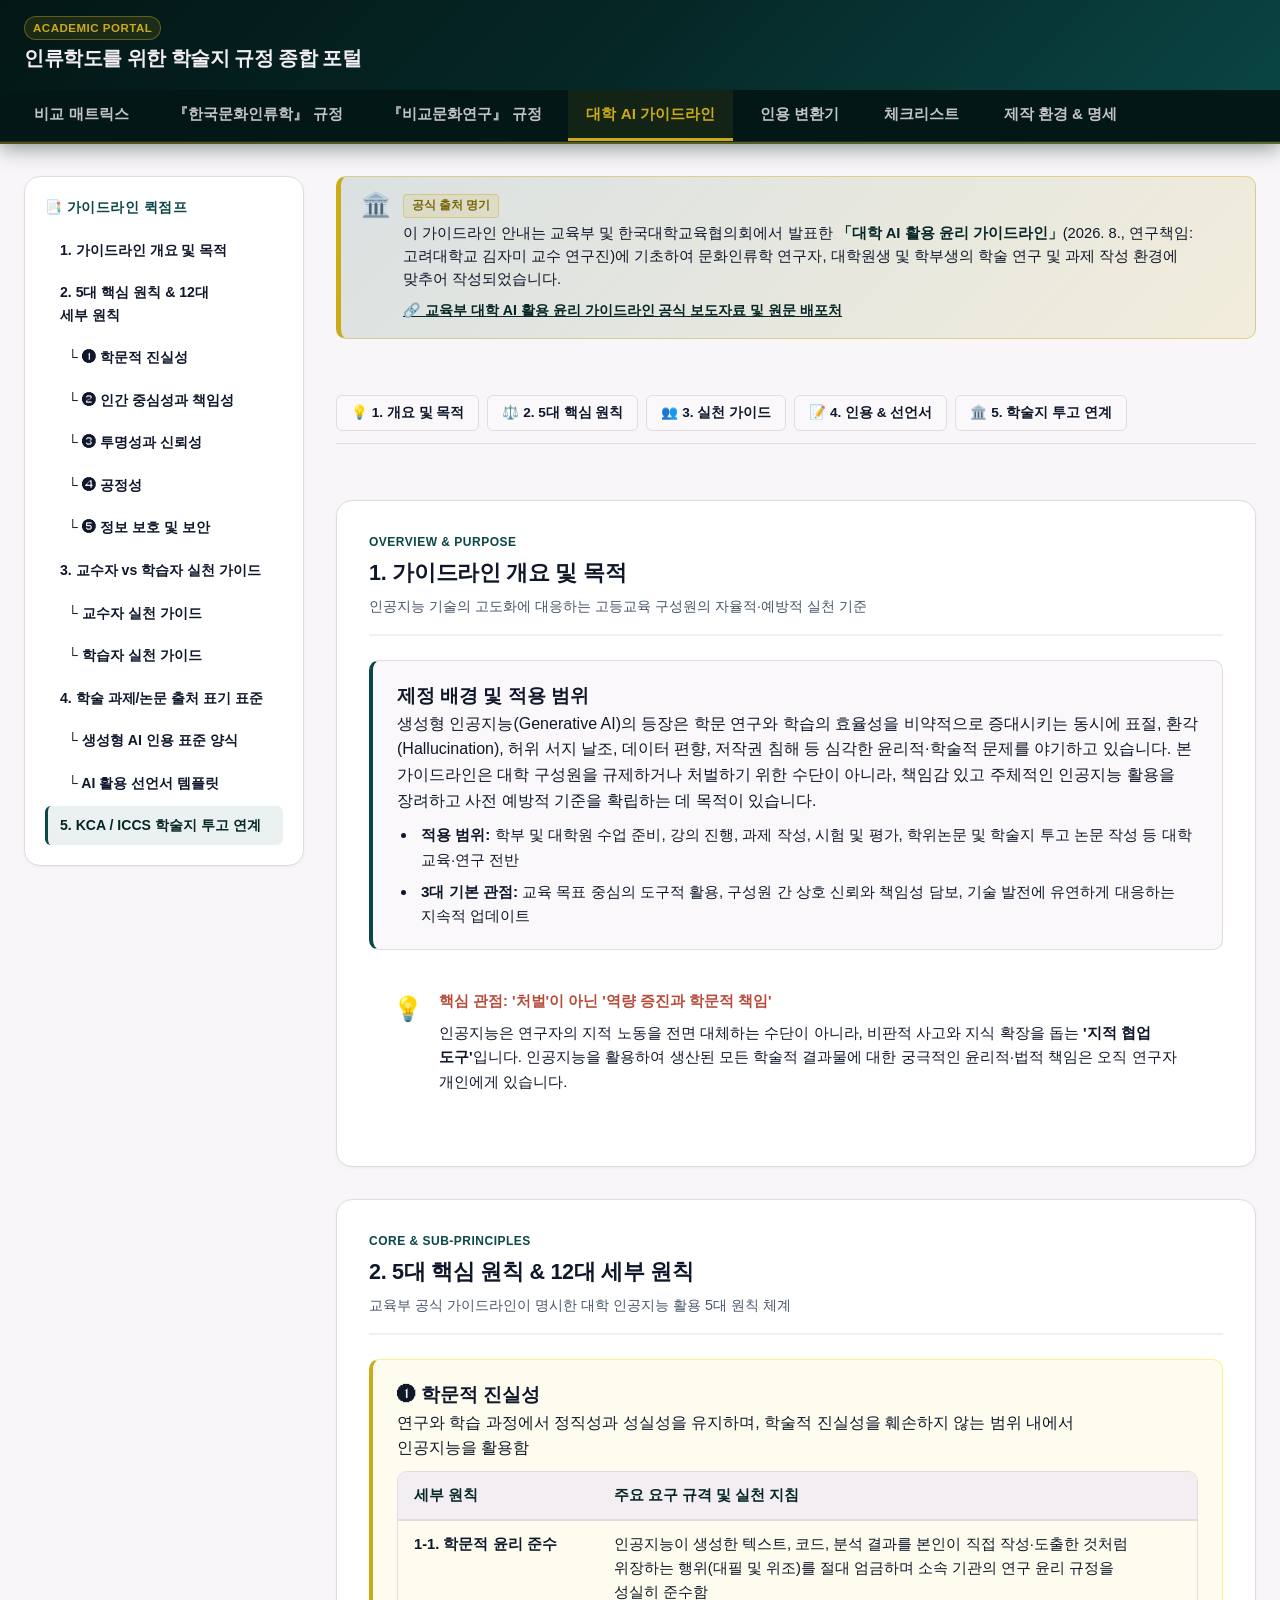
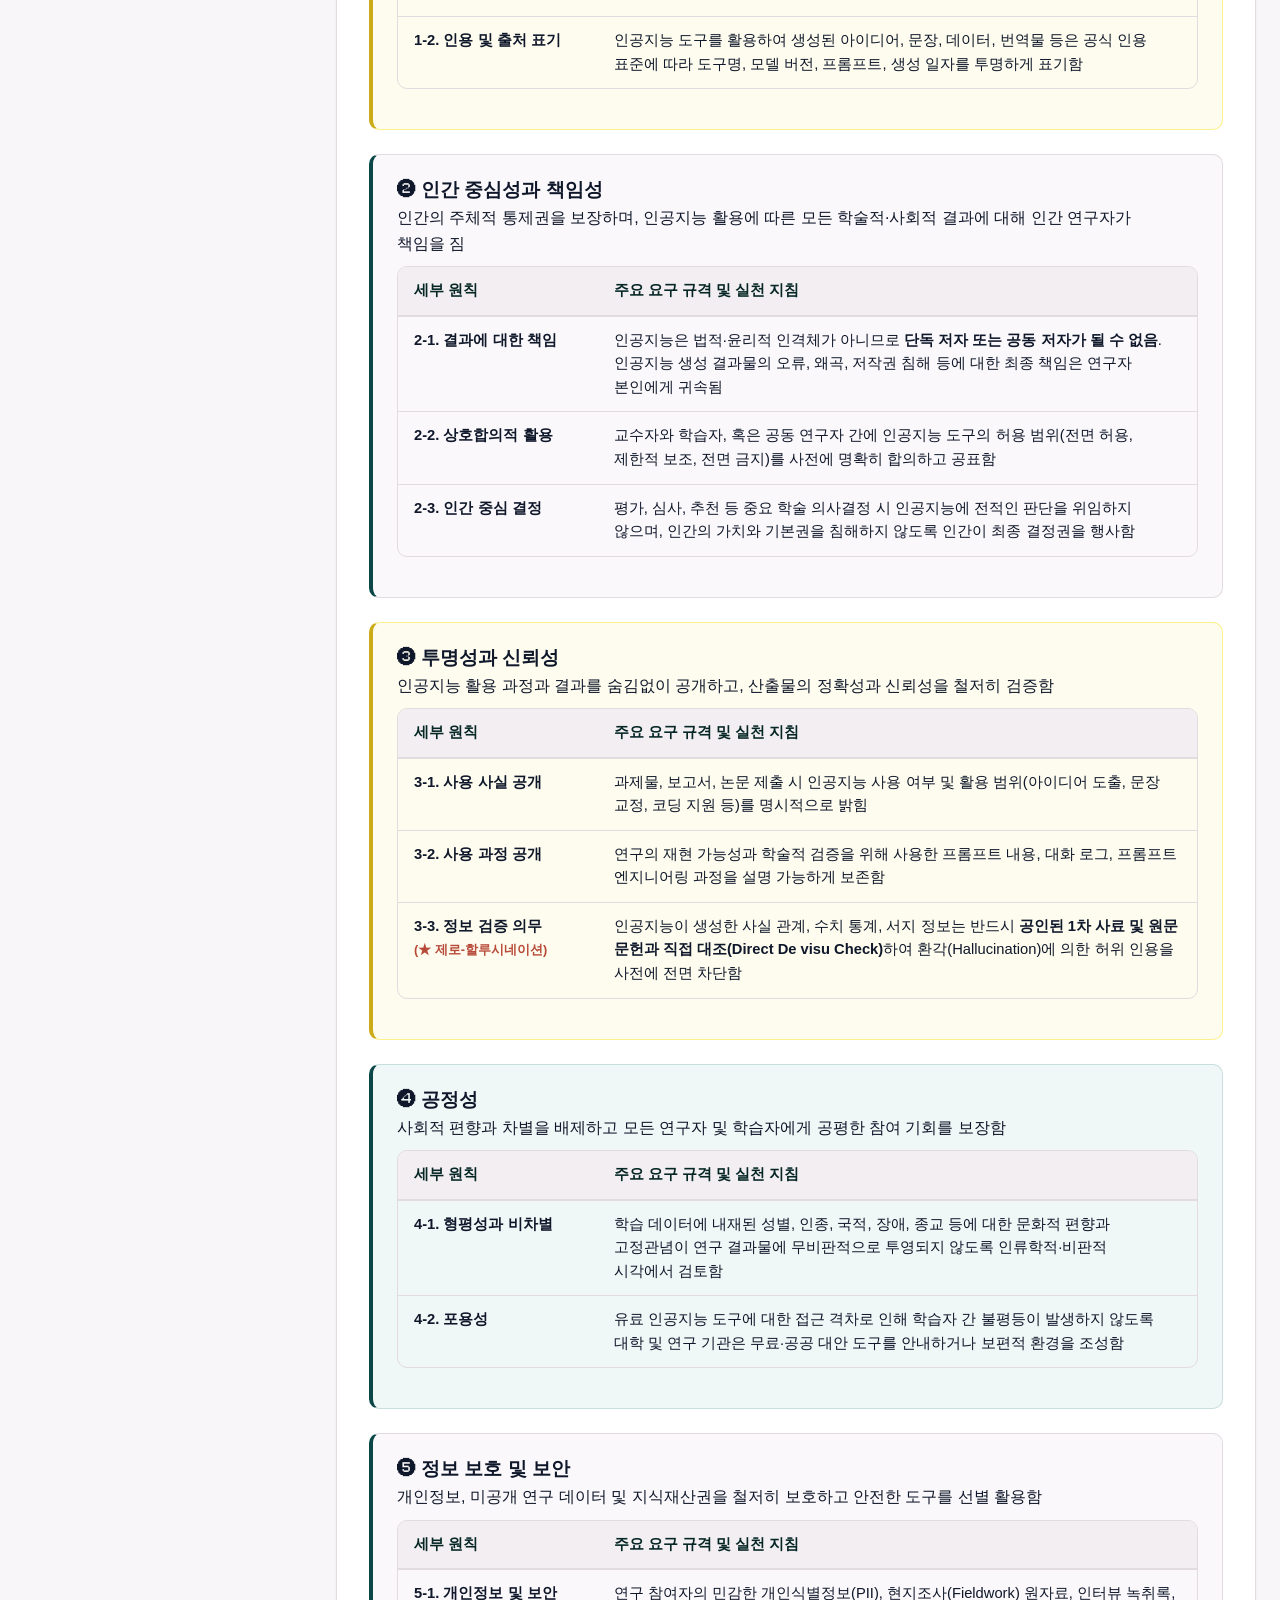
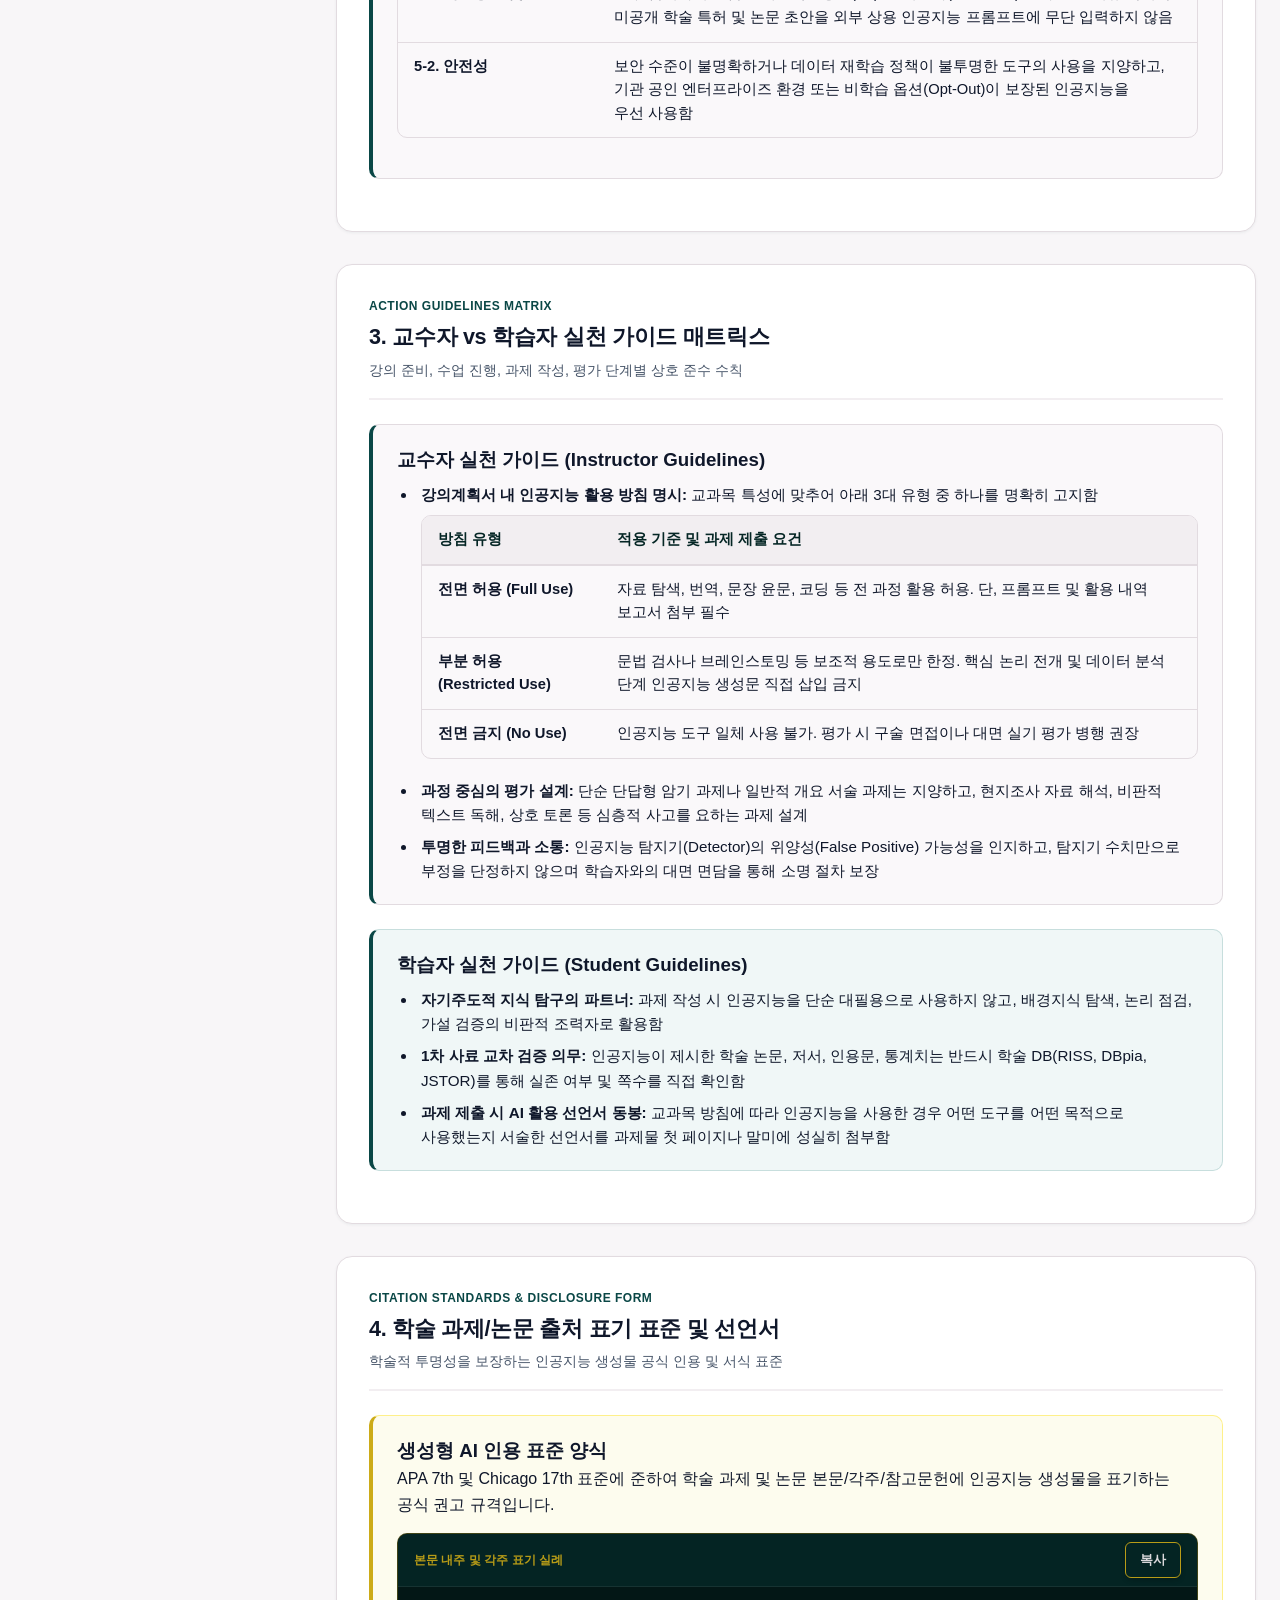
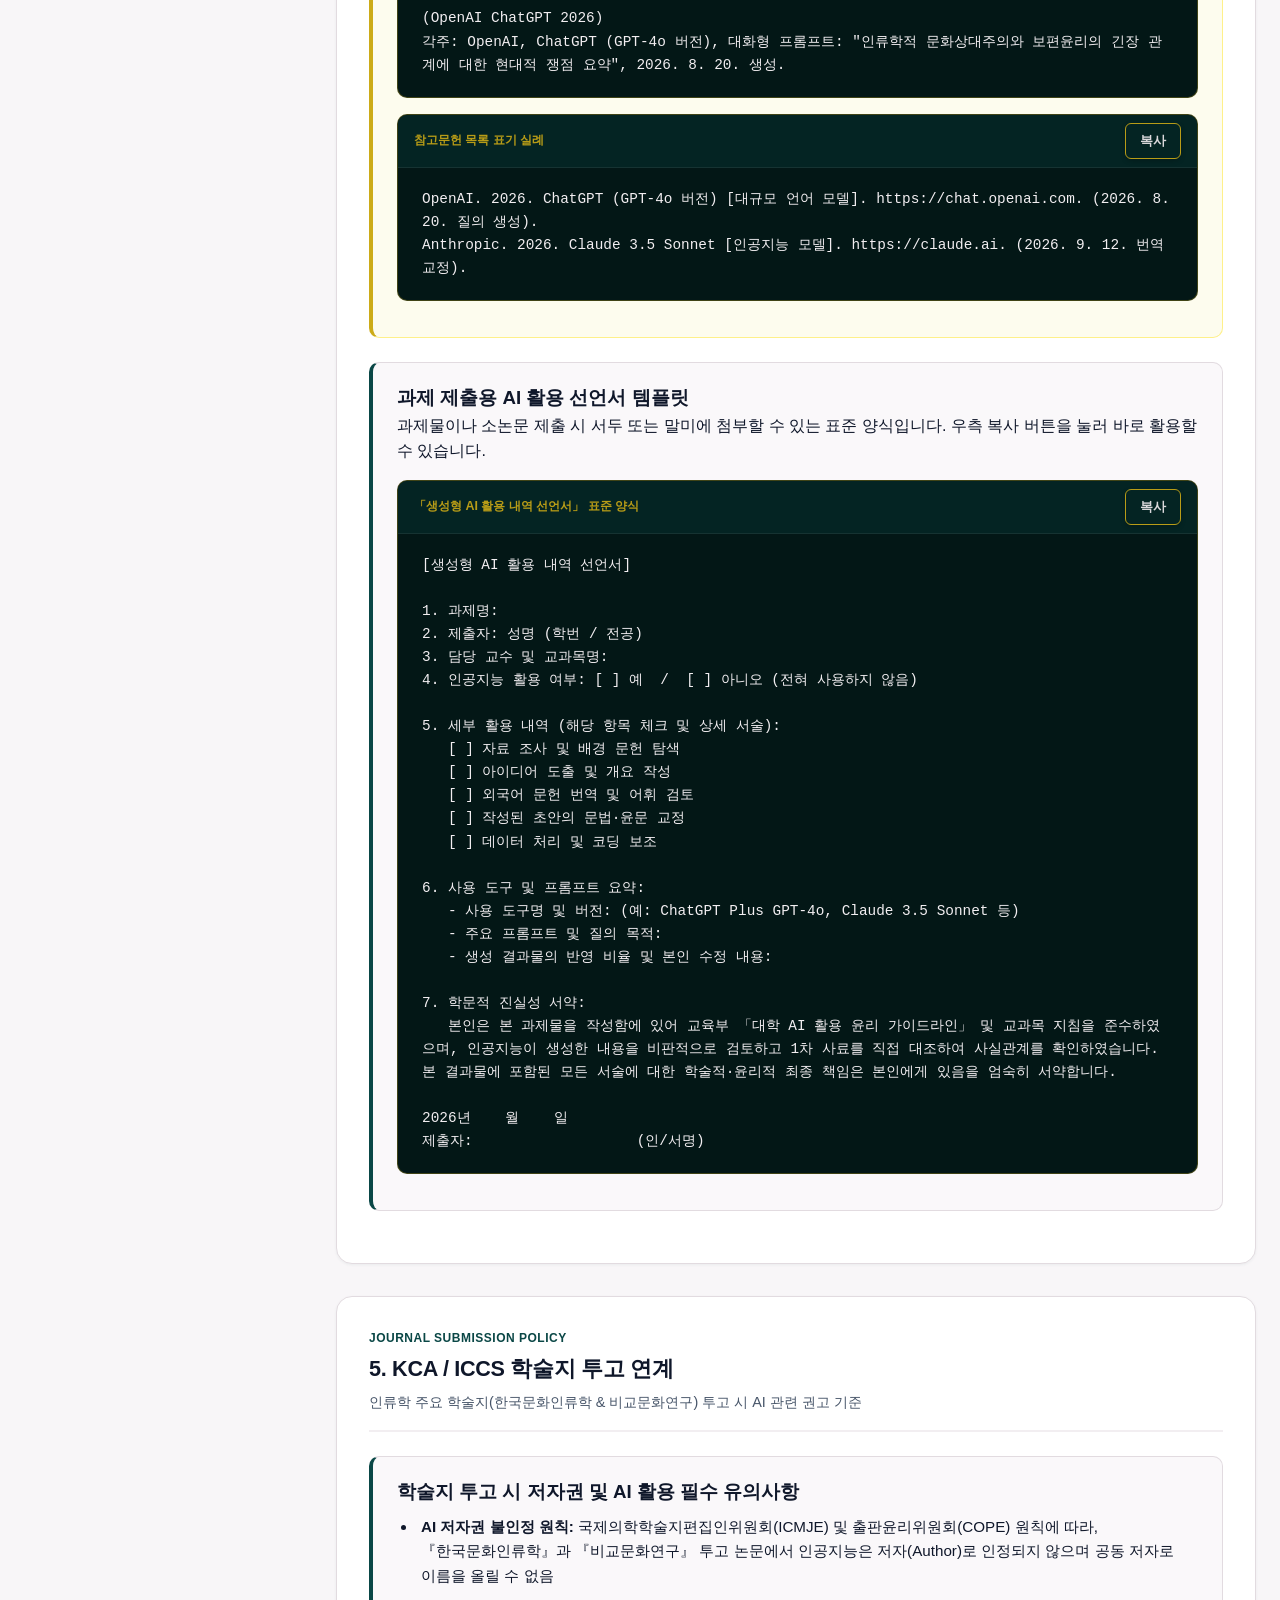
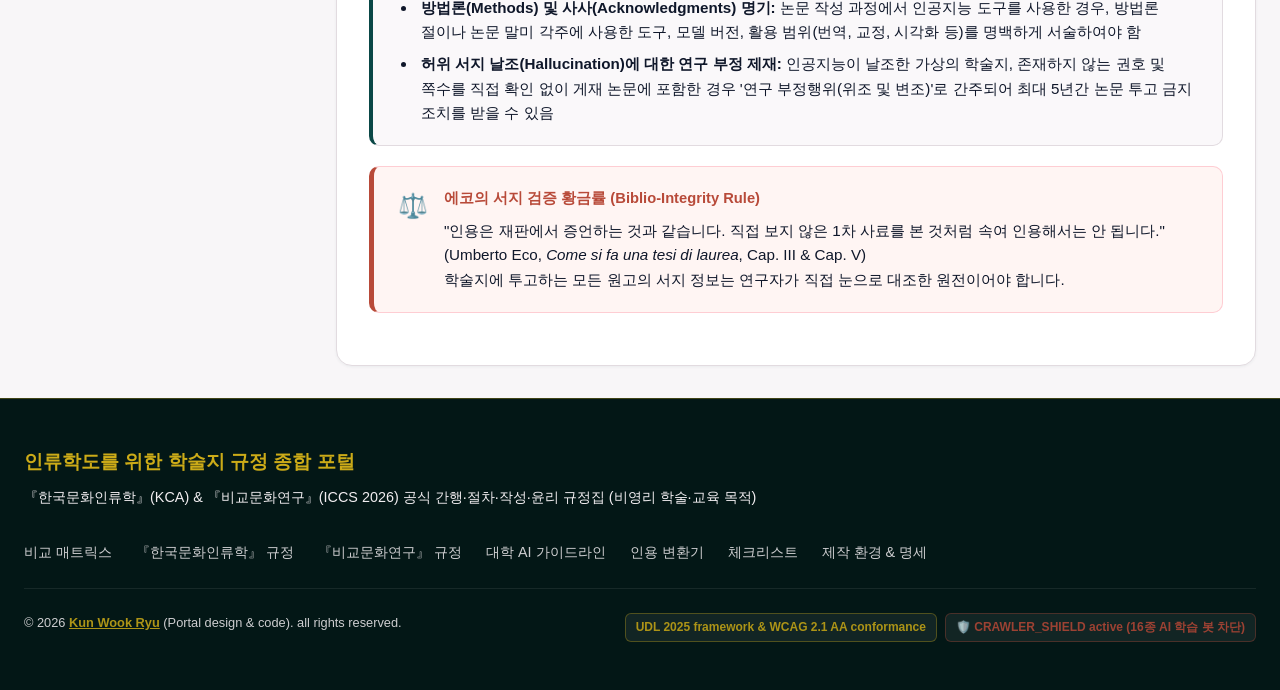
==== commit 55c12676: "Update ai-guidelines.html" ====
--- a/ai-guidelines.html
+++ b/ai-guidelines.html
@@ -101,12 +101,25 @@
 
                 <!-- 본문 플로우 -->
                 <div class="main-flow">
-                    <!-- 공식 출처 명기 배너 -->
+                    <!-- 공식 출처 명기 배너 (교육부 공식 가이드라인) -->
                     <div class="source-notice-banner">
-                        <div class="source-badge">공식 가이드라인 연계</div>
-                        <div class="source-text">
-                            본 가이드라인은 교육부 및 한국대학교육협의회에서 2026년 8월 발표한 <strong>「대학 AI 활용 윤리 가이드라인」</strong>(연구책임: 고려대학교 김자미 교수 연구진)을 바탕으로 문화인류학 연구자, 대학원생 및 학부생의 학술 연구 및 과제 작성 환경에 맞추어 구성한 실무 표준 가이드입니다.
-                        </div>
+                        <div class="source-notice-icon">🏛️</div>
+                        <div class="source-notice-content">
+                            <span class="source-notice-tag">공식 출처 명기</span>
+                            <p>이 가이드라인 안내는 교육부 및 한국대학교육협의회에서 발표한 <strong>「대학 AI 활용 윤리 가이드라인」</strong>(2026. 8., 연구책임: 고려대학교 김자미 교수 연구진)에 기초하여 문화인류학 연구자, 대학원생 및 학부생의 학술 연구 및 과제 작성 환경에 맞추어 작성되었습니다.</p>
+                            <div class="source-links-grid" style="display: flex; flex-wrap: wrap; gap: 0.75rem 1.25rem; margin-top: 0.6rem; font-size: 0.88rem;">
+                                <a href="https://www.moe.go.kr/boardCnts/viewRenew.do?boardID=333&amp;boardSeq=107002&amp;lev=0&amp;searchType=null&amp;statusYN=W&amp;page=1&amp;s=moe&amp;m=0205&amp;opType=N" target="_blank" rel="noopener" class="source-link" style="color: var(--color-primary-dark); font-weight: 600; text-decoration: underline;">🔗 교육부 대학 AI 활용 윤리 가이드라인 공식 보도자료 및 원문 배포처</a>
+                            </div>
+                        </div>
+                    </div>
+
+                    <!-- 서브 내비게이션 바 -->
+                    <div class="sub-nav-bar">
+                        <a href="#ai-overview" class="sub-nav-btn">💡 1. 개요 및 목적</a>
+                        <a href="#ai-principles" class="sub-nav-btn">⚖️ 2. 5대 핵심 원칙</a>
+                        <a href="#ai-actions" class="sub-nav-btn">👥 3. 실천 가이드</a>
+                        <a href="#ai-citation" class="sub-nav-btn">📝 4. 인용 &amp; 선언서</a>
+                        <a href="#ai-ethics-journal" class="sub-nav-btn">🏛️ 5. 학술지 투고 연계</a>
                     </div>
 
                     <!-- 제1장: 가이드라인 개요 및 목적 -->
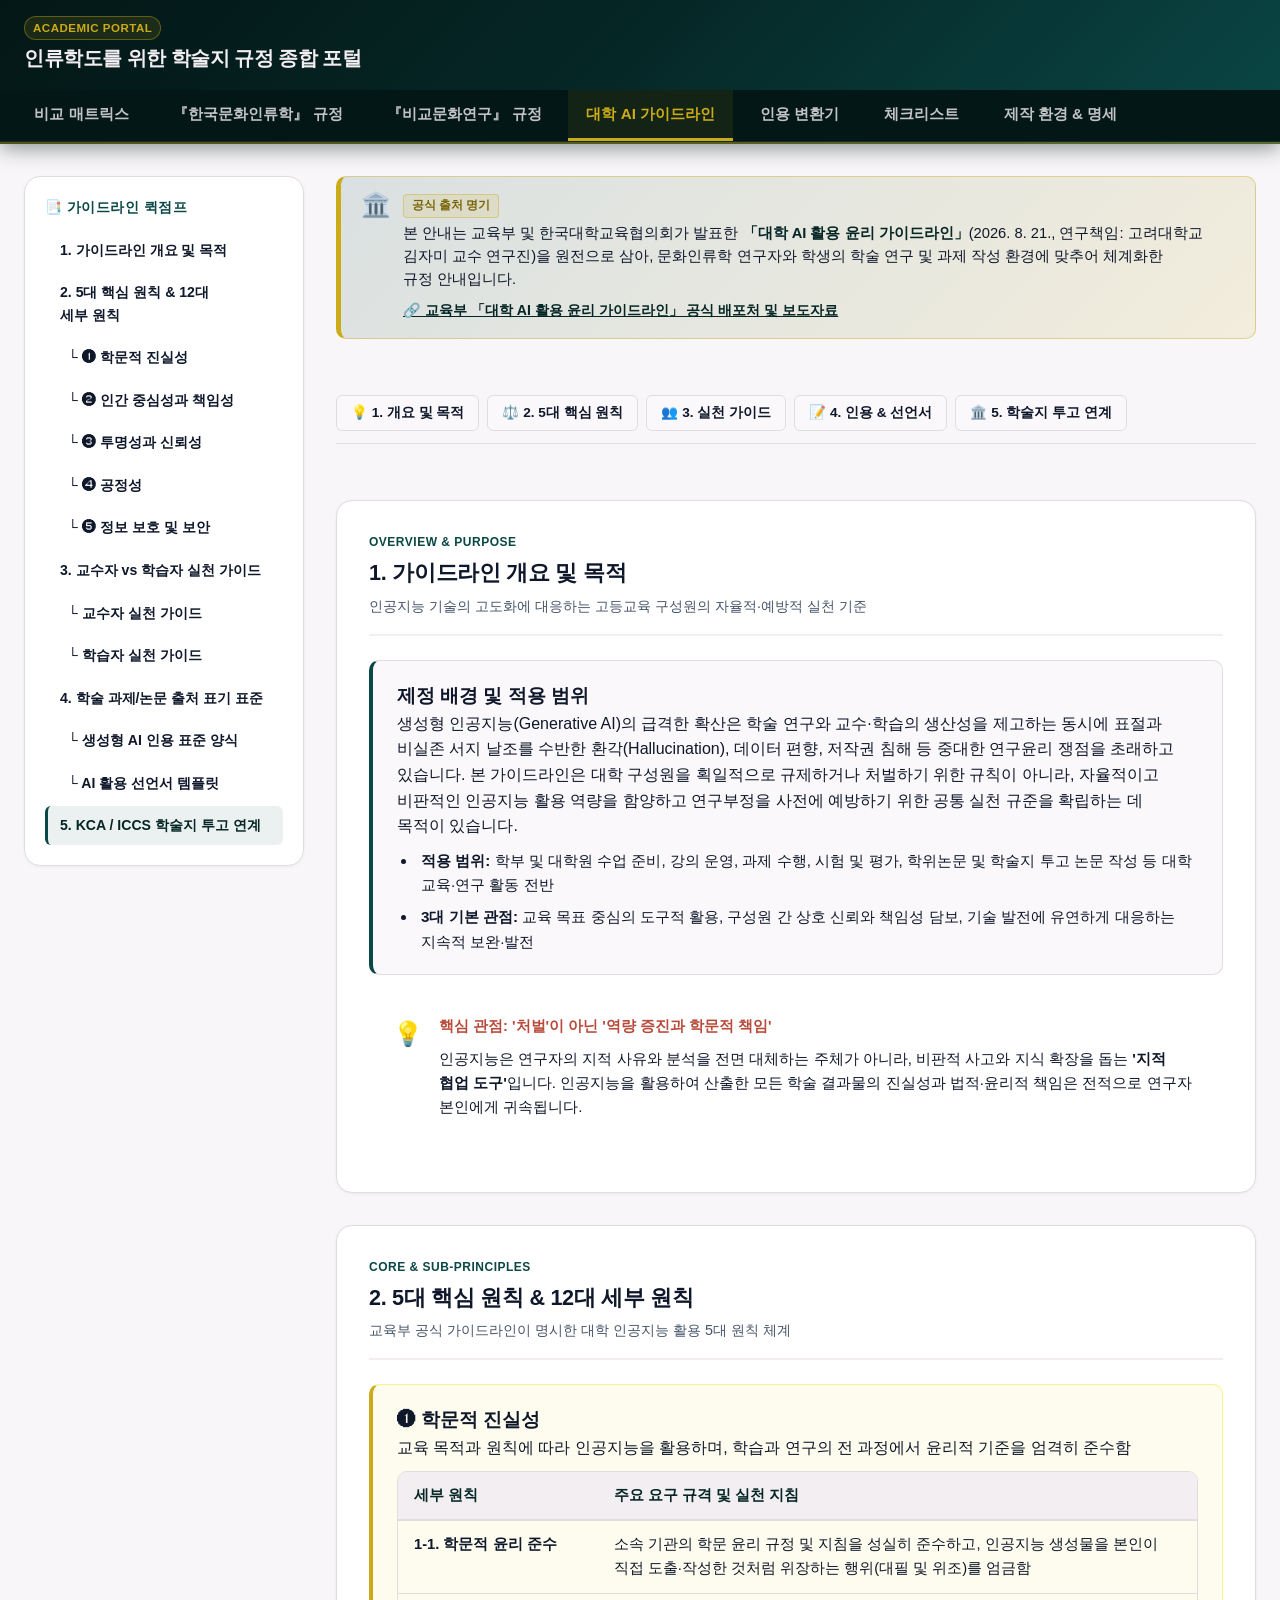
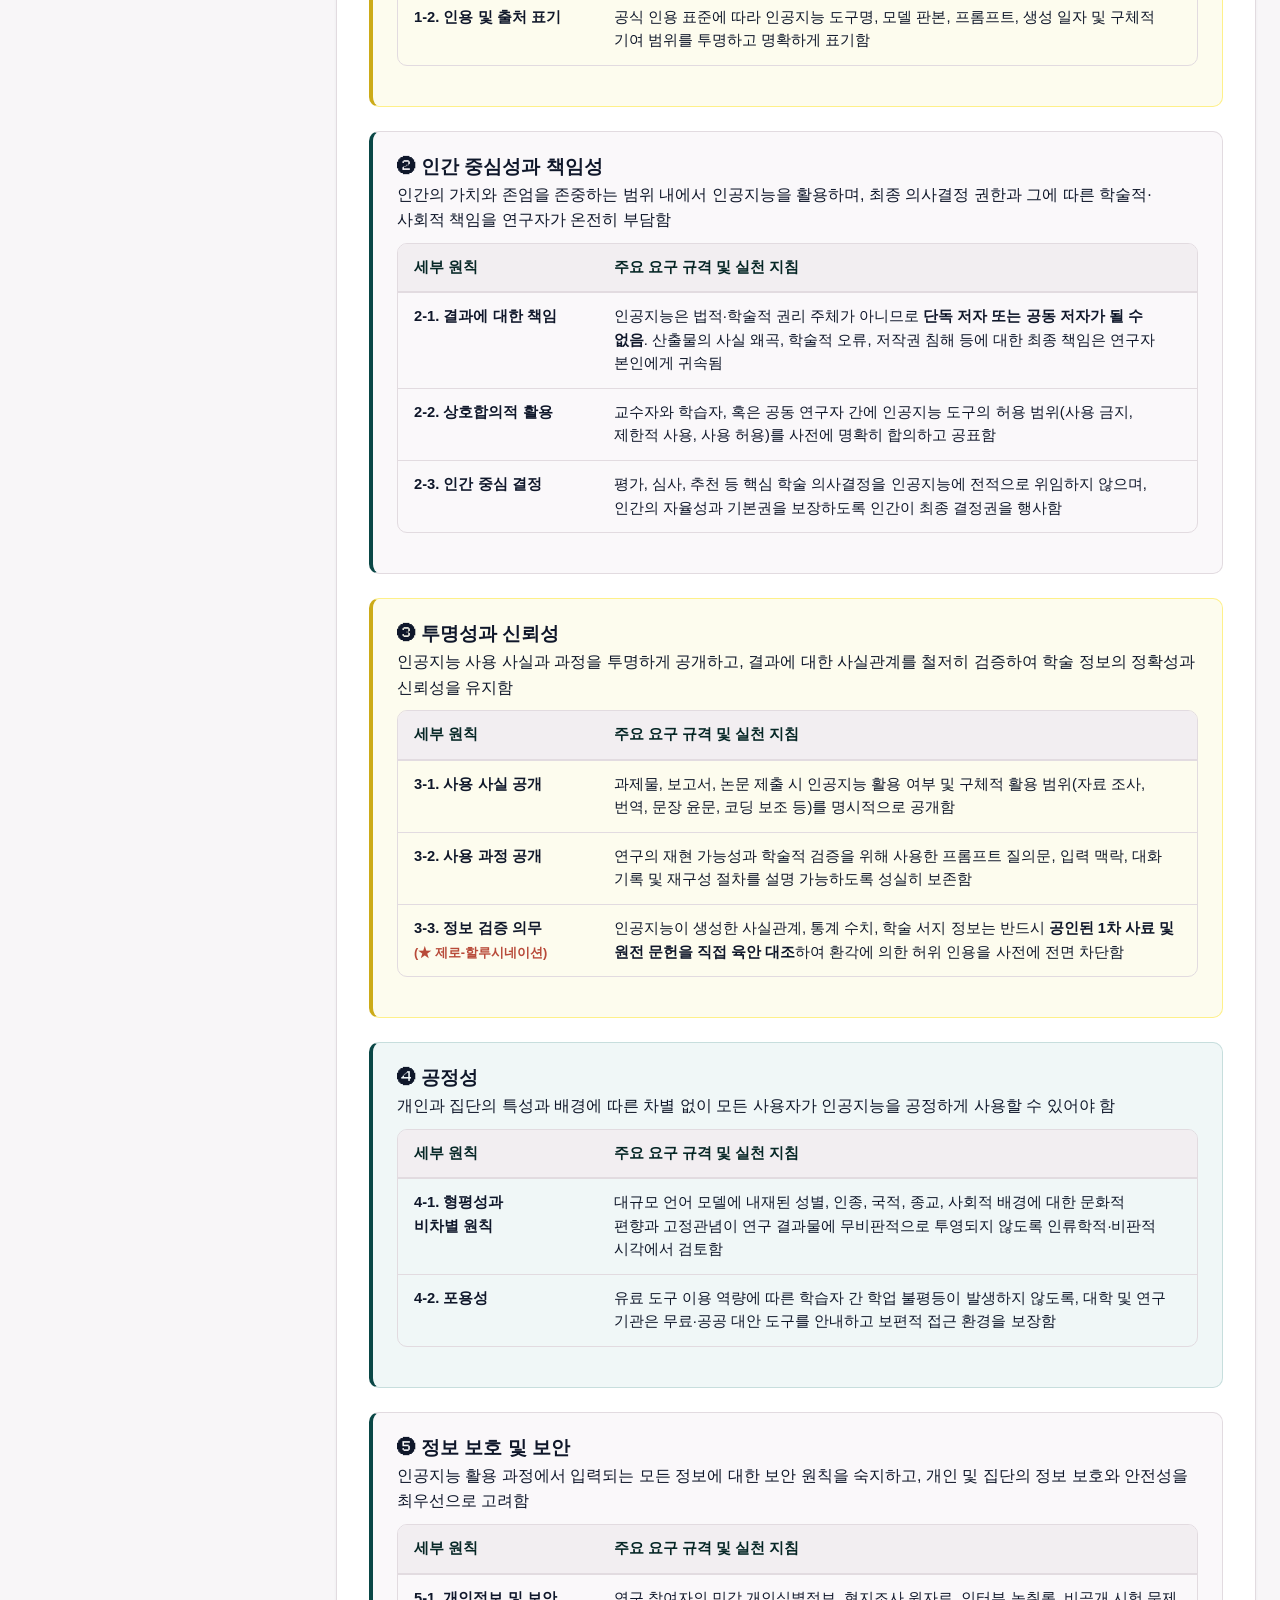
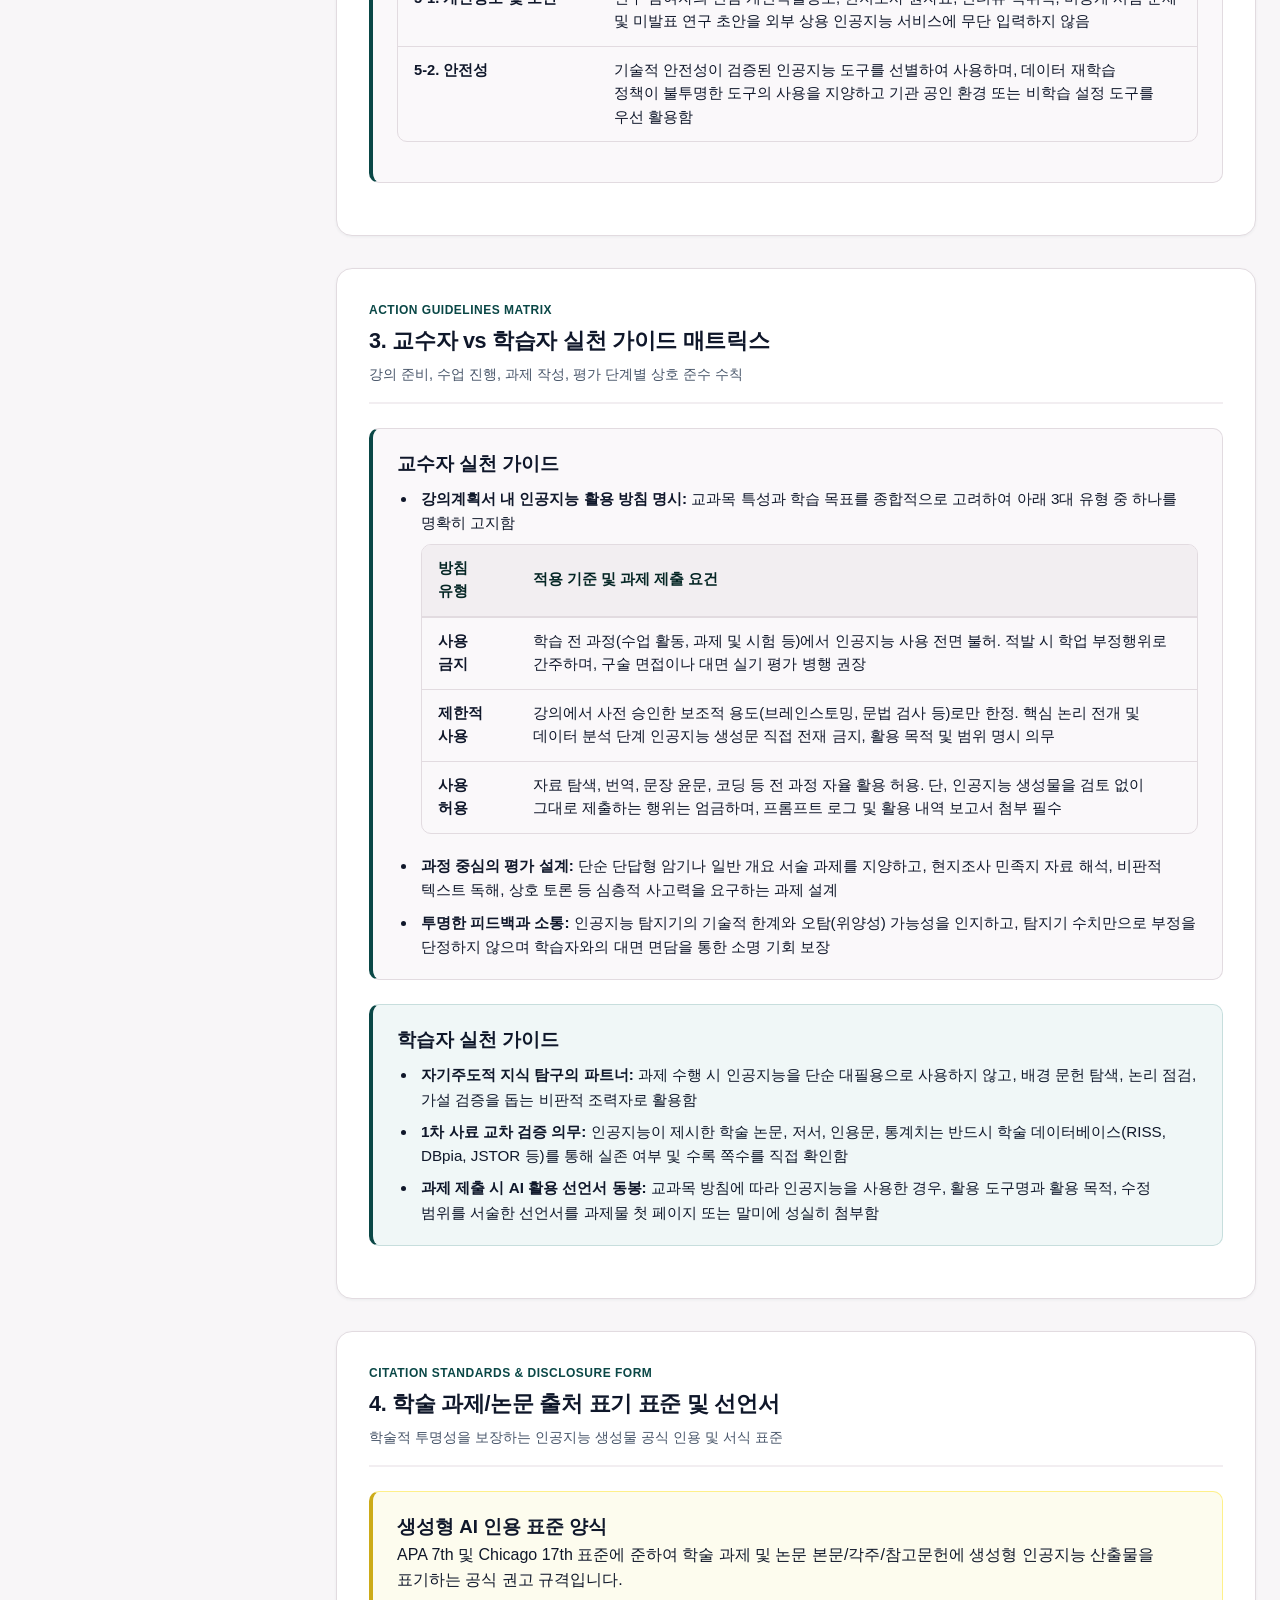
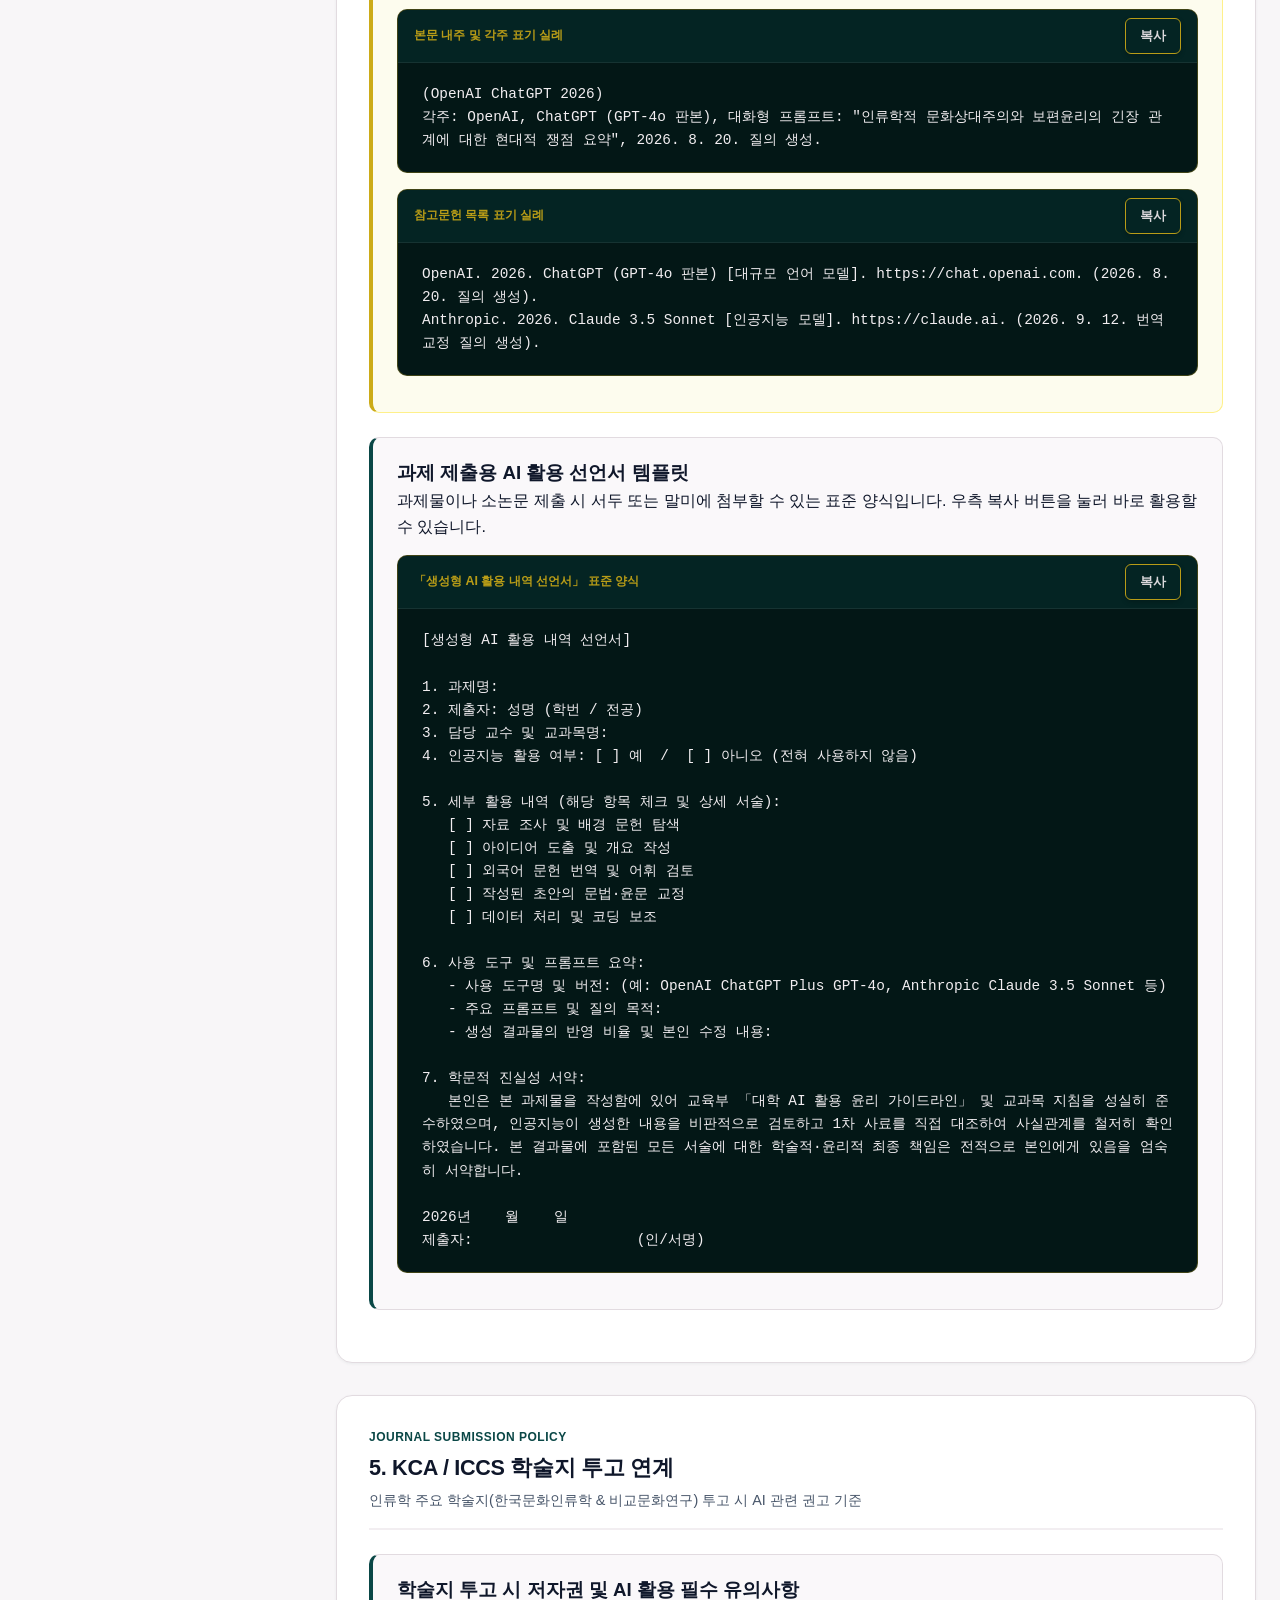
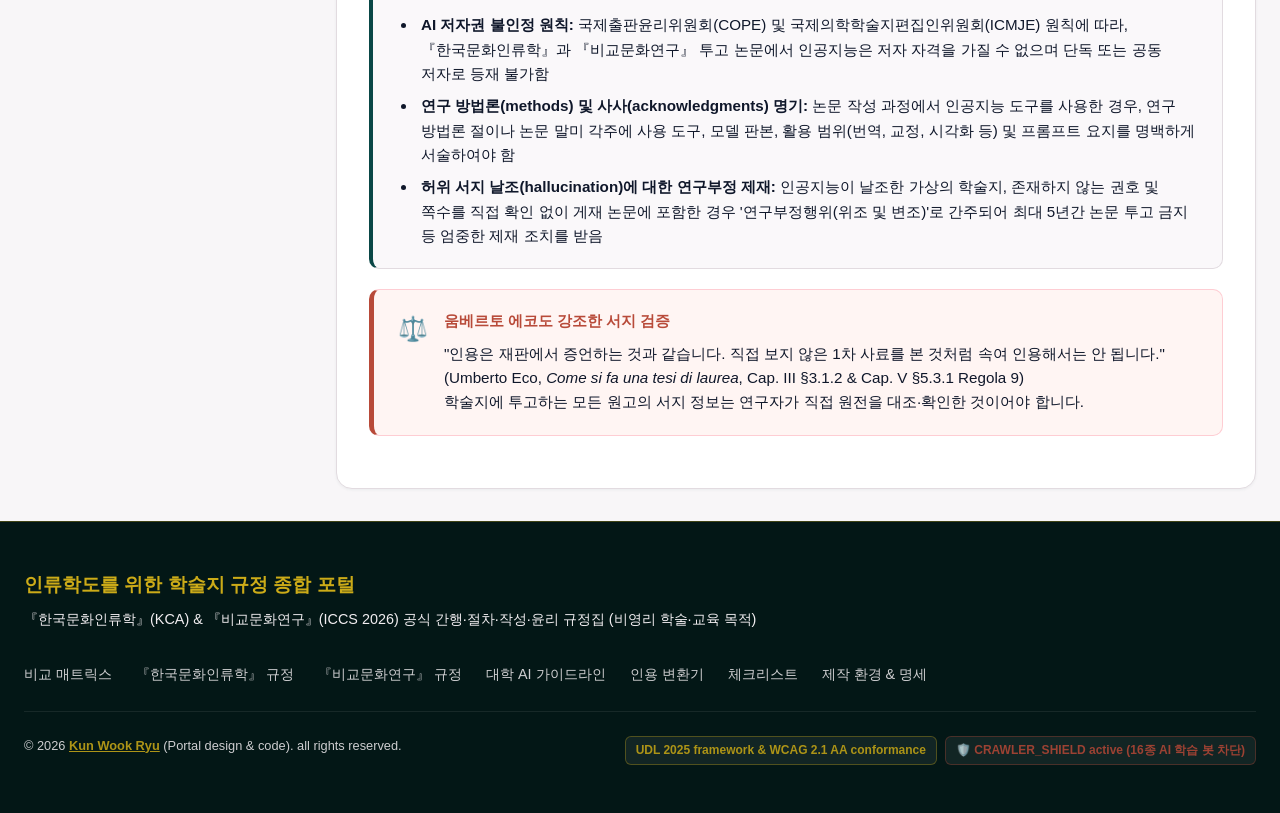
==== commit ad465216: "Update ai-guidelines.html" ====
--- a/ai-guidelines.html
+++ b/ai-guidelines.html
@@ -4,7 +4,7 @@
     <meta charset="UTF-8">
     <meta name="viewport" content="width=device-width, initial-scale=1.0">
     <title>대학 AI 가이드라인 | 인류학도를 위한 학술지 규정 종합 포털</title>
-    <meta name="description" content="교육부 대학 AI 활용 윤리 가이드라인의 5대 핵심 원칙, 12개 세부 원칙, 교수자·학습자 실천 기준 및 학술 과제·논문 제출 시 AI 출처 표기 표준 안내">
+    <meta name="description" content="교육부 「대학 AI 활용 윤리 가이드라인」의 5대 핵심 원칙, 12대 세부 원칙, 교수자·학습자 실천 기준 및 학술 과제·논문 제출 시 생성형 AI 출처 표기 표준 안내">
     <!-- ============================================================
          보안 원칙: CRAWLER_SHIELD v2 (16종 AI 학습 봇 차단 & TDM 권리 유보)
     ============================================================ -->
@@ -106,9 +106,9 @@
                         <div class="source-notice-icon">🏛️</div>
                         <div class="source-notice-content">
                             <span class="source-notice-tag">공식 출처 명기</span>
-                            <p>이 가이드라인 안내는 교육부 및 한국대학교육협의회에서 발표한 <strong>「대학 AI 활용 윤리 가이드라인」</strong>(2026. 8., 연구책임: 고려대학교 김자미 교수 연구진)에 기초하여 문화인류학 연구자, 대학원생 및 학부생의 학술 연구 및 과제 작성 환경에 맞추어 작성되었습니다.</p>
+                            <p>본 안내는 교육부 및 한국대학교육협의회가 발표한 <strong>「대학 AI 활용 윤리 가이드라인」</strong>(2026. 8. 21., 연구책임: 고려대학교 김자미 교수 연구진)을 원전으로 삼아, 문화인류학 연구자와 학생의 학술 연구 및 과제 작성 환경에 맞추어 체계화한 규정 안내입니다.</p>
                             <div class="source-links-grid" style="display: flex; flex-wrap: wrap; gap: 0.75rem 1.25rem; margin-top: 0.6rem; font-size: 0.88rem;">
-                                <a href="https://www.moe.go.kr/boardCnts/viewRenew.do?boardID=333&amp;boardSeq=107002&amp;lev=0&amp;searchType=null&amp;statusYN=W&amp;page=1&amp;s=moe&amp;m=0205&amp;opType=N" target="_blank" rel="noopener" class="source-link" style="color: var(--color-primary-dark); font-weight: 600; text-decoration: underline;">🔗 교육부 대학 AI 활용 윤리 가이드라인 공식 보도자료 및 원문 배포처</a>
+                                <a href="https://www.moe.go.kr/boardCnts/viewRenew.do?boardID=333&amp;boardSeq=107002&amp;lev=0&amp;searchType=null&amp;statusYN=W&amp;page=1&amp;s=moe&amp;m=0205&amp;opType=N" target="_blank" rel="noopener" class="source-link" style="color: var(--color-primary-dark); font-weight: 600; text-decoration: underline;">🔗 교육부 「대학 AI 활용 윤리 가이드라인」 공식 배포처 및 보도자료</a>
                             </div>
                         </div>
                     </div>
@@ -135,11 +135,11 @@
                         <div class="rule-box">
                             <h3 class="rule-title">제정 배경 및 적용 범위</h3>
                             <p class="rule-desc">
-                                생성형 인공지능(Generative AI)의 등장은 학문 연구와 학습의 효율성을 비약적으로 증대시키는 동시에 표절, 환각(Hallucination), 허위 서지 날조, 데이터 편향, 저작권 침해 등 심각한 윤리적·학술적 문제를 야기하고 있습니다. 본 가이드라인은 대학 구성원을 규제하거나 처벌하기 위한 수단이 아니라, 책임감 있고 주체적인 인공지능 활용을 장려하고 사전 예방적 기준을 확립하는 데 목적이 있습니다.
+                                생성형 인공지능(Generative AI)의 급격한 확산은 학술 연구와 교수·학습의 생산성을 제고하는 동시에 표절과 비실존 서지 날조를 수반한 환각(Hallucination), 데이터 편향, 저작권 침해 등 중대한 연구윤리 쟁점을 초래하고 있습니다. 본 가이드라인은 대학 구성원을 획일적으로 규제하거나 처벌하기 위한 규칙이 아니라, 자율적이고 비판적인 인공지능 활용 역량을 함양하고 연구부정을 사전에 예방하기 위한 공통 실천 규준을 확립하는 데 목적이 있습니다.
                             </p>
                             <ul class="bullet-list" style="margin-top: 10px;">
-                                <li><strong>적용 범위:</strong> 학부 및 대학원 수업 준비, 강의 진행, 과제 작성, 시험 및 평가, 학위논문 및 학술지 투고 논문 작성 등 대학 교육·연구 전반</li>
-                                <li><strong>3대 기본 관점:</strong> 교육 목표 중심의 도구적 활용, 구성원 간 상호 신뢰와 책임성 담보, 기술 발전에 유연하게 대응하는 지속적 업데이트</li>
+                                <li><strong>적용 범위:</strong> 학부 및 대학원 수업 준비, 강의 운영, 과제 수행, 시험 및 평가, 학위논문 및 학술지 투고 논문 작성 등 대학 교육·연구 활동 전반</li>
+                                <li><strong>3대 기본 관점:</strong> 교육 목표 중심의 도구적 활용, 구성원 간 상호 신뢰와 책임성 담보, 기술 발전에 유연하게 대응하는 지속적 보완·발전</li>
                             </ul>
                         </div>
 
@@ -148,7 +148,7 @@
                             <div class="callout-body">
                                 <span class="callout-title">핵심 관점: '처벌'이 아닌 '역량 증진과 학문적 책임'</span>
                                 <p style="margin-top: 4px; font-size: 0.95rem; line-height: 1.6;">
-                                    인공지능은 연구자의 지적 노동을 전면 대체하는 수단이 아니라, 비판적 사고와 지식 확장을 돕는 <strong>'지적 협업 도구'</strong>입니다. 인공지능을 활용하여 생산된 모든 학술적 결과물에 대한 궁극적인 윤리적·법적 책임은 오직 연구자 개인에게 있습니다.
+                                    인공지능은 연구자의 지적 사유와 분석을 전면 대체하는 주체가 아니라, 비판적 사고와 지식 확장을 돕는 <strong>'지적 협업 도구'</strong>입니다. 인공지능을 활용하여 산출한 모든 학술 결과물의 진실성과 법적·윤리적 책임은 전적으로 연구자 본인에게 귀속됩니다.
                                 </p>
                             </div>
                         </div>
@@ -167,7 +167,7 @@
                         <!-- 원칙 1 -->
                         <div id="ai-p1" class="rule-box gold" style="margin-bottom: 1.5rem;">
                             <h3 class="rule-title">➊ 학문적 진실성</h3>
-                            <p class="rule-desc">연구와 학습 과정에서 정직성과 성실성을 유지하며, 학술적 진실성을 훼손하지 않는 범위 내에서 인공지능을 활용함</p>
+                            <p class="rule-desc">교육 목적과 원칙에 따라 인공지능을 활용하며, 학습과 연구의 전 과정에서 윤리적 기준을 엄격히 준수함</p>
                             <div class="table-container" style="margin-top: 10px;">
                                 <table class="data-table">
                                     <thead>
@@ -179,11 +179,11 @@
                                     <tbody>
                                         <tr>
                                             <td><strong>1-1. 학문적 윤리 준수</strong></td>
-                                            <td>인공지능이 생성한 텍스트, 코드, 분석 결과를 본인이 직접 작성·도출한 것처럼 위장하는 행위(대필 및 위조)를 절대 엄금하며 소속 기관의 연구 윤리 규정을 성실히 준수함</td>
+                                            <td>소속 기관의 학문 윤리 규정 및 지침을 성실히 준수하고, 인공지능 생성물을 본인이 직접 도출·작성한 것처럼 위장하는 행위(대필 및 위조)를 엄금함</td>
                                         </tr>
                                         <tr>
                                             <td><strong>1-2. 인용 및 출처 표기</strong></td>
-                                            <td>인공지능 도구를 활용하여 생성된 아이디어, 문장, 데이터, 번역물 등은 공식 인용 표준에 따라 도구명, 모델 버전, 프롬프트, 생성 일자를 투명하게 표기함</td>
+                                            <td>공식 인용 표준에 따라 인공지능 도구명, 모델 판본, 프롬프트, 생성 일자 및 구체적 기여 범위를 투명하고 명확하게 표기함</td>
                                         </tr>
                                     </tbody>
                                 </table>
@@ -193,7 +193,7 @@
                         <!-- 원칙 2 -->
                         <div id="ai-p2" class="rule-box" style="margin-bottom: 1.5rem;">
                             <h3 class="rule-title">➋ 인간 중심성과 책임성</h3>
-                            <p class="rule-desc">인간의 주체적 통제권을 보장하며, 인공지능 활용에 따른 모든 학술적·사회적 결과에 대해 인간 연구자가 책임을 짐</p>
+                            <p class="rule-desc">인간의 가치와 존엄을 존중하는 범위 내에서 인공지능을 활용하며, 최종 의사결정 권한과 그에 따른 학술적·사회적 책임을 연구자가 온전히 부담함</p>
                             <div class="table-container" style="margin-top: 10px;">
                                 <table class="data-table">
                                     <thead>
@@ -205,15 +205,15 @@
                                     <tbody>
                                         <tr>
                                             <td><strong>2-1. 결과에 대한 책임</strong></td>
-                                            <td>인공지능은 법적·윤리적 인격체가 아니므로 <strong>단독 저자 또는 공동 저자가 될 수 없음</strong>. 인공지능 생성 결과물의 오류, 왜곡, 저작권 침해 등에 대한 최종 책임은 연구자 본인에게 귀속됨</td>
+                                            <td>인공지능은 법적·학술적 권리 주체가 아니므로 <strong>단독 저자 또는 공동 저자가 될 수 없음</strong>. 산출물의 사실 왜곡, 학술적 오류, 저작권 침해 등에 대한 최종 책임은 연구자 본인에게 귀속됨</td>
                                         </tr>
                                         <tr>
                                             <td><strong>2-2. 상호합의적 활용</strong></td>
-                                            <td>교수자와 학습자, 혹은 공동 연구자 간에 인공지능 도구의 허용 범위(전면 허용, 제한적 보조, 전면 금지)를 사전에 명확히 합의하고 공표함</td>
+                                            <td>교수자와 학습자, 혹은 공동 연구자 간에 인공지능 도구의 허용 범위(사용 금지, 제한적 사용, 사용 허용)를 사전에 명확히 합의하고 공표함</td>
                                         </tr>
                                         <tr>
                                             <td><strong>2-3. 인간 중심 결정</strong></td>
-                                            <td>평가, 심사, 추천 등 중요 학술 의사결정 시 인공지능에 전적인 판단을 위임하지 않으며, 인간의 가치와 기본권을 침해하지 않도록 인간이 최종 결정권을 행사함</td>
+                                            <td>평가, 심사, 추천 등 핵심 학술 의사결정을 인공지능에 전적으로 위임하지 않으며, 인간의 자율성과 기본권을 보장하도록 인간이 최종 결정권을 행사함</td>
                                         </tr>
                                     </tbody>
                                 </table>
@@ -223,7 +223,7 @@
                         <!-- 원칙 3 -->
                         <div id="ai-p3" class="rule-box gold" style="margin-bottom: 1.5rem;">
                             <h3 class="rule-title">➌ 투명성과 신뢰성</h3>
-                            <p class="rule-desc">인공지능 활용 과정과 결과를 숨김없이 공개하고, 산출물의 정확성과 신뢰성을 철저히 검증함</p>
+                            <p class="rule-desc">인공지능 사용 사실과 과정을 투명하게 공개하고, 결과에 대한 사실관계를 철저히 검증하여 학술 정보의 정확성과 신뢰성을 유지함</p>
                             <div class="table-container" style="margin-top: 10px;">
                                 <table class="data-table">
                                     <thead>
@@ -235,15 +235,15 @@
                                     <tbody>
                                         <tr>
                                             <td><strong>3-1. 사용 사실 공개</strong></td>
-                                            <td>과제물, 보고서, 논문 제출 시 인공지능 사용 여부 및 활용 범위(아이디어 도출, 문장 교정, 코딩 지원 등)를 명시적으로 밝힘</td>
+                                            <td>과제물, 보고서, 논문 제출 시 인공지능 활용 여부 및 구체적 활용 범위(자료 조사, 번역, 문장 윤문, 코딩 보조 등)를 명시적으로 공개함</td>
                                         </tr>
                                         <tr>
                                             <td><strong>3-2. 사용 과정 공개</strong></td>
-                                            <td>연구의 재현 가능성과 학술적 검증을 위해 사용한 프롬프트 내용, 대화 로그, 프롬프트 엔지니어링 과정을 설명 가능하게 보존함</td>
+                                            <td>연구의 재현 가능성과 학술적 검증을 위해 사용한 프롬프트 질의문, 입력 맥락, 대화 기록 및 재구성 절차를 설명 가능하도록 성실히 보존함</td>
                                         </tr>
                                         <tr>
                                             <td><strong>3-3. 정보 검증 의무<br><span style="color: var(--color-comp-coral); font-size: 0.8rem;">(★ 제로-할루시네이션)</span></strong></td>
-                                            <td>인공지능이 생성한 사실 관계, 수치 통계, 서지 정보는 반드시 <strong>공인된 1차 사료 및 원문 문헌과 직접 대조(Direct De visu Check)</strong>하여 환각(Hallucination)에 의한 허위 인용을 사전에 전면 차단함</td>
+                                            <td>인공지능이 생성한 사실관계, 통계 수치, 학술 서지 정보는 반드시 <strong>공인된 1차 사료 및 원전 문헌을 직접 육안 대조</strong>하여 환각에 의한 허위 인용을 사전에 전면 차단함</td>
                                         </tr>
                                     </tbody>
                                 </table>
@@ -253,7 +253,7 @@
                         <!-- 원칙 4 -->
                         <div id="ai-p4" class="rule-box teal" style="margin-bottom: 1.5rem;">
                             <h3 class="rule-title">➍ 공정성</h3>
-                            <p class="rule-desc">사회적 편향과 차별을 배제하고 모든 연구자 및 학습자에게 공평한 참여 기회를 보장함</p>
+                            <p class="rule-desc">개인과 집단의 특성과 배경에 따른 차별 없이 모든 사용자가 인공지능을 공정하게 사용할 수 있어야 함</p>
                             <div class="table-container" style="margin-top: 10px;">
                                 <table class="data-table">
                                     <thead>
@@ -264,12 +264,12 @@
                                     </thead>
                                     <tbody>
                                         <tr>
-                                            <td><strong>4-1. 형평성과 비차별</strong></td>
-                                            <td>학습 데이터에 내재된 성별, 인종, 국적, 장애, 종교 등에 대한 문화적 편향과 고정관념이 연구 결과물에 무비판적으로 투영되지 않도록 인류학적·비판적 시각에서 검토함</td>
+                                            <td><strong>4-1. 형평성과 비차별 원칙</strong></td>
+                                            <td>대규모 언어 모델에 내재된 성별, 인종, 국적, 종교, 사회적 배경에 대한 문화적 편향과 고정관념이 연구 결과물에 무비판적으로 투영되지 않도록 인류학적·비판적 시각에서 검토함</td>
                                         </tr>
                                         <tr>
                                             <td><strong>4-2. 포용성</strong></td>
-                                            <td>유료 인공지능 도구에 대한 접근 격차로 인해 학습자 간 불평등이 발생하지 않도록 대학 및 연구 기관은 무료·공공 대안 도구를 안내하거나 보편적 환경을 조성함</td>
+                                            <td>유료 도구 이용 역량에 따른 학습자 간 학업 불평등이 발생하지 않도록, 대학 및 연구 기관은 무료·공공 대안 도구를 안내하고 보편적 접근 환경을 보장함</td>
                                         </tr>
                                     </tbody>
                                 </table>
@@ -279,7 +279,7 @@
                         <!-- 원칙 5 -->
                         <div id="ai-p5" class="rule-box">
                             <h3 class="rule-title">➎ 정보 보호 및 보안</h3>
-                            <p class="rule-desc">개인정보, 미공개 연구 데이터 및 지식재산권을 철저히 보호하고 안전한 도구를 선별 활용함</p>
+                            <p class="rule-desc">인공지능 활용 과정에서 입력되는 모든 정보에 대한 보안 원칙을 숙지하고, 개인 및 집단의 정보 보호와 안전성을 최우선으로 고려함</p>
                             <div class="table-container" style="margin-top: 10px;">
                                 <table class="data-table">
                                     <thead>
@@ -291,11 +291,11 @@
                                     <tbody>
                                         <tr>
                                             <td><strong>5-1. 개인정보 및 보안</strong></td>
-                                            <td>연구 참여자의 민감한 개인식별정보(PII), 현지조사(Fieldwork) 원자료, 인터뷰 녹취록, 미공개 학술 특허 및 논문 초안을 외부 상용 인공지능 프롬프트에 무단 입력하지 않음</td>
+                                            <td>연구 참여자의 민감 개인식별정보, 현지조사 원자료, 인터뷰 녹취록, 비공개 시험 문제 및 미발표 연구 초안을 외부 상용 인공지능 서비스에 무단 입력하지 않음</td>
                                         </tr>
                                         <tr>
                                             <td><strong>5-2. 안전성</strong></td>
-                                            <td>보안 수준이 불명확하거나 데이터 재학습 정책이 불투명한 도구의 사용을 지양하고, 기관 공인 엔터프라이즈 환경 또는 비학습 옵션(Opt-Out)이 보장된 인공지능을 우선 사용함</td>
+                                            <td>기술적 안전성이 검증된 인공지능 도구를 선별하여 사용하며, 데이터 재학습 정책이 불투명한 도구의 사용을 지양하고 기관 공인 환경 또는 비학습 설정 도구를 우선 활용함</td>
                                         </tr>
                                     </tbody>
                                 </table>
@@ -315,9 +315,9 @@
 
                         <!-- 교수자 가이드 -->
                         <div id="ai-actions-instructor" class="rule-box" style="margin-bottom: 1.5rem;">
-                            <h3 class="rule-title">교수자 실천 가이드 (Instructor Guidelines)</h3>
+                            <h3 class="rule-title">교수자 실천 가이드</h3>
                             <ul class="bullet-list">
-                                <li><strong>강의계획서 내 인공지능 활용 방침 명시:</strong> 교과목 특성에 맞추어 아래 3대 유형 중 하나를 명확히 고지함
+                                <li><strong>강의계획서 내 인공지능 활용 방침 명시:</strong> 교과목 특성과 학습 목표를 종합적으로 고려하여 아래 3대 유형 중 하나를 명확히 고지함
                                     <div class="table-container" style="margin: 8px 0 12px 0;">
                                         <table class="data-table">
                                             <thead>
@@ -328,33 +328,33 @@
                                             </thead>
                                             <tbody>
                                                 <tr>
-                                                    <td><strong>전면 허용 (Full Use)</strong></td>
-                                                    <td>자료 탐색, 번역, 문장 윤문, 코딩 등 전 과정 활용 허용. 단, 프롬프트 및 활용 내역 보고서 첨부 필수</td>
+                                                    <td><strong>사용 금지</strong></td>
+                                                    <td>학습 전 과정(수업 활동, 과제 및 시험 등)에서 인공지능 사용 전면 불허. 적발 시 학업 부정행위로 간주하며, 구술 면접이나 대면 실기 평가 병행 권장</td>
                                                 </tr>
                                                 <tr>
-                                                    <td><strong>부분 허용 (Restricted Use)</strong></td>
-                                                    <td>문법 검사나 브레인스토밍 등 보조적 용도로만 한정. 핵심 논리 전개 및 데이터 분석 단계 인공지능 생성문 직접 삽입 금지</td>
+                                                    <td><strong>제한적 사용</strong></td>
+                                                    <td>강의에서 사전 승인한 보조적 용도(브레인스토밍, 문법 검사 등)로만 한정. 핵심 논리 전개 및 데이터 분석 단계 인공지능 생성문 직접 전재 금지, 활용 목적 및 범위 명시 의무</td>
                                                 </tr>
                                                 <tr>
-                                                    <td><strong>전면 금지 (No Use)</strong></td>
-                                                    <td>인공지능 도구 일체 사용 불가. 평가 시 구술 면접이나 대면 실기 평가 병행 권장</td>
+                                                    <td><strong>사용 허용</strong></td>
+                                                    <td>자료 탐색, 번역, 문장 윤문, 코딩 등 전 과정 자율 활용 허용. 단, 인공지능 생성물을 검토 없이 그대로 제출하는 행위는 엄금하며, 프롬프트 로그 및 활용 내역 보고서 첨부 필수</td>
                                                 </tr>
                                             </tbody>
                                         </table>
                                     </div>
                                 </li>
-                                <li><strong>과정 중심의 평가 설계:</strong> 단순 단답형 암기 과제나 일반적 개요 서술 과제는 지양하고, 현지조사 자료 해석, 비판적 텍스트 독해, 상호 토론 등 심층적 사고를 요하는 과제 설계</li>
-                                <li><strong>투명한 피드백과 소통:</strong> 인공지능 탐지기(Detector)의 위양성(False Positive) 가능성을 인지하고, 탐지기 수치만으로 부정을 단정하지 않으며 학습자와의 대면 면담을 통해 소명 절차 보장</li>
+                                <li><strong>과정 중심의 평가 설계:</strong> 단순 단답형 암기나 일반 개요 서술 과제를 지양하고, 현지조사 민족지 자료 해석, 비판적 텍스트 독해, 상호 토론 등 심층적 사고력을 요구하는 과제 설계</li>
+                                <li><strong>투명한 피드백과 소통:</strong> 인공지능 탐지기의 기술적 한계와 오탐(위양성) 가능성을 인지하고, 탐지기 수치만으로 부정을 단정하지 않으며 학습자와의 대면 면담을 통한 소명 기회 보장</li>
                             </ul>
                         </div>
 
                         <!-- 학습자 가이드 -->
                         <div id="ai-actions-student" class="rule-box teal">
-                            <h3 class="rule-title">학습자 실천 가이드 (Student Guidelines)</h3>
+                            <h3 class="rule-title">학습자 실천 가이드</h3>
                             <ul class="bullet-list">
-                                <li><strong>자기주도적 지식 탐구의 파트너:</strong> 과제 작성 시 인공지능을 단순 대필용으로 사용하지 않고, 배경지식 탐색, 논리 점검, 가설 검증의 비판적 조력자로 활용함</li>
-                                <li><strong>1차 사료 교차 검증 의무:</strong> 인공지능이 제시한 학술 논문, 저서, 인용문, 통계치는 반드시 학술 DB(RISS, DBpia, JSTOR)를 통해 실존 여부 및 쪽수를 직접 확인함</li>
-                                <li><strong>과제 제출 시 AI 활용 선언서 동봉:</strong> 교과목 방침에 따라 인공지능을 사용한 경우 어떤 도구를 어떤 목적으로 사용했는지 서술한 선언서를 과제물 첫 페이지나 말미에 성실히 첨부함</li>
+                                <li><strong>자기주도적 지식 탐구의 파트너:</strong> 과제 수행 시 인공지능을 단순 대필용으로 사용하지 않고, 배경 문헌 탐색, 논리 점검, 가설 검증을 돕는 비판적 조력자로 활용함</li>
+                                <li><strong>1차 사료 교차 검증 의무:</strong> 인공지능이 제시한 학술 논문, 저서, 인용문, 통계치는 반드시 학술 데이터베이스(RISS, DBpia, JSTOR 등)를 통해 실존 여부 및 수록 쪽수를 직접 확인함</li>
+                                <li><strong>과제 제출 시 AI 활용 선언서 동봉:</strong> 교과목 방침에 따라 인공지능을 사용한 경우, 활용 도구명과 활용 목적, 수정 범위를 서술한 선언서를 과제물 첫 페이지 또는 말미에 성실히 첨부함</li>
                             </ul>
                         </div>
                     </article>
@@ -373,7 +373,7 @@
                         <div id="ai-citation-examples" class="rule-box gold" style="margin-bottom: 1.5rem;">
                             <h3 class="rule-title">생성형 AI 인용 표준 양식</h3>
                             <p class="rule-desc">
-                                APA 7th 및 Chicago 17th 표준에 준하여 학술 과제 및 논문 본문/각주/참고문헌에 인공지능 생성물을 표기하는 공식 권고 규격입니다.
+                                APA 7th 및 Chicago 17th 표준에 준하여 학술 과제 및 논문 본문/각주/참고문헌에 생성형 인공지능 산출물을 표기하는 공식 권고 규격입니다.
                             </p>
                             
                             <div class="example-box" style="margin-top: 1rem;">
@@ -382,7 +382,7 @@
                                     <button type="button" class="copy-btn" aria-label="본문 내주 및 각주 표기 실례 복사">복사</button>
                                 </div>
                                 <pre>(OpenAI ChatGPT 2026)
-각주: OpenAI, ChatGPT (GPT-4o 버전), 대화형 프롬프트: "인류학적 문화상대주의와 보편윤리의 긴장 관계에 대한 현대적 쟁점 요약", 2026. 8. 20. 생성.</pre>
+각주: OpenAI, ChatGPT (GPT-4o 판본), 대화형 프롬프트: "인류학적 문화상대주의와 보편윤리의 긴장 관계에 대한 현대적 쟁점 요약", 2026. 8. 20. 질의 생성.</pre>
                             </div>
 
                             <div class="example-box" style="margin-top: 1rem;">
@@ -390,8 +390,8 @@
                                     <span class="example-label">참고문헌 목록 표기 실례</span>
                                     <button type="button" class="copy-btn" aria-label="참고문헌 목록 표기 실례 복사">복사</button>
                                 </div>
-                                <pre>OpenAI. 2026. ChatGPT (GPT-4o 버전) [대규모 언어 모델]. https://chat.openai.com. (2026. 8. 20. 질의 생성).
-Anthropic. 2026. Claude 3.5 Sonnet [인공지능 모델]. https://claude.ai. (2026. 9. 12. 번역 교정).</pre>
+                                <pre>OpenAI. 2026. ChatGPT (GPT-4o 판본) [대규모 언어 모델]. https://chat.openai.com. (2026. 8. 20. 질의 생성).
+Anthropic. 2026. Claude 3.5 Sonnet [인공지능 모델]. https://claude.ai. (2026. 9. 12. 번역 교정 질의 생성).</pre>
                             </div>
                         </div>
 
@@ -420,12 +420,12 @@
    [ ] 데이터 처리 및 코딩 보조
 
 6. 사용 도구 및 프롬프트 요약:
-   - 사용 도구명 및 버전: (예: ChatGPT Plus GPT-4o, Claude 3.5 Sonnet 등)
+   - 사용 도구명 및 버전: (예: OpenAI ChatGPT Plus GPT-4o, Anthropic Claude 3.5 Sonnet 등)
    - 주요 프롬프트 및 질의 목적: 
    - 생성 결과물의 반영 비율 및 본인 수정 내용: 
 
 7. 학문적 진실성 서약:
-   본인은 본 과제물을 작성함에 있어 교육부 「대학 AI 활용 윤리 가이드라인」 및 교과목 지침을 준수하였으며, 인공지능이 생성한 내용을 비판적으로 검토하고 1차 사료를 직접 대조하여 사실관계를 확인하였습니다. 본 결과물에 포함된 모든 서술에 대한 학술적·윤리적 최종 책임은 본인에게 있음을 엄숙히 서약합니다.
+   본인은 본 과제물을 작성함에 있어 교육부 「대학 AI 활용 윤리 가이드라인」 및 교과목 지침을 성실히 준수하였으며, 인공지능이 생성한 내용을 비판적으로 검토하고 1차 사료를 직접 대조하여 사실관계를 철저히 확인하였습니다. 본 결과물에 포함된 모든 서술에 대한 학술적·윤리적 최종 책임은 전적으로 본인에게 있음을 엄숙히 서약합니다.
 
 2026년    월    일
 제출자:                   (인/서명)</pre>
@@ -446,19 +446,19 @@
                         <div class="rule-box">
                             <h3 class="rule-title">학술지 투고 시 저자권 및 AI 활용 필수 유의사항</h3>
                             <ul class="bullet-list">
-                                <li><strong>AI 저자권 불인정 원칙:</strong> 국제의학학술지편집인위원회(ICMJE) 및 출판윤리위원회(COPE) 원칙에 따라, 『한국문화인류학』과 『비교문화연구』 투고 논문에서 인공지능은 저자(Author)로 인정되지 않으며 공동 저자로 이름을 올릴 수 없음</li>
-                                <li><strong>방법론(Methods) 및 사사(Acknowledgments) 명기:</strong> 논문 작성 과정에서 인공지능 도구를 사용한 경우, 방법론 절이나 논문 말미 각주에 사용한 도구, 모델 버전, 활용 범위(번역, 교정, 시각화 등)를 명백하게 서술하여야 함</li>
-                                <li><strong>허위 서지 날조(Hallucination)에 대한 연구 부정 제재:</strong> 인공지능이 날조한 가상의 학술지, 존재하지 않는 권호 및 쪽수를 직접 확인 없이 게재 논문에 포함한 경우 '연구 부정행위(위조 및 변조)'로 간주되어 최대 5년간 논문 투고 금지 조치를 받을 수 있음</li>
+                                <li><strong>AI 저자권 불인정 원칙:</strong> 국제출판윤리위원회(COPE) 및 국제의학학술지편집인위원회(ICMJE) 원칙에 따라, 『한국문화인류학』과 『비교문화연구』 투고 논문에서 인공지능은 저자 자격을 가질 수 없으며 단독 또는 공동 저자로 등재 불가함</li>
+                                <li><strong>연구 방법론(methods) 및 사사(acknowledgments) 명기:</strong> 논문 작성 과정에서 인공지능 도구를 사용한 경우, 연구 방법론 절이나 논문 말미 각주에 사용 도구, 모델 판본, 활용 범위(번역, 교정, 시각화 등) 및 프롬프트 요지를 명백하게 서술하여야 함</li>
+                                <li><strong>허위 서지 날조(hallucination)에 대한 연구부정 제재:</strong> 인공지능이 날조한 가상의 학술지, 존재하지 않는 권호 및 쪽수를 직접 확인 없이 게재 논문에 포함한 경우 '연구부정행위(위조 및 변조)'로 간주되어 최대 5년간 논문 투고 금지 등 엄중한 제재 조치를 받음</li>
                             </ul>
                         </div>
 
                         <div class="callout-box warning" style="margin-top: 1.25rem;">
                             <div class="callout-icon" aria-hidden="true">⚖️</div>
                             <div class="callout-body">
-                                <span class="callout-title">에코의 서지 검증 황금률 (Biblio-Integrity Rule)</span>
+                                <span class="callout-title">움베르토 에코도 강조한 서지 검증</span>
                                 <p style="margin-top: 4px; font-size: 0.95rem; line-height: 1.6;">
-                                    "인용은 재판에서 증언하는 것과 같습니다. 직접 보지 않은 1차 사료를 본 것처럼 속여 인용해서는 안 됩니다." (Umberto Eco, <em>Come si fa una tesi di laurea</em>, Cap. III &amp; Cap. V)<br>
-                                    학술지에 투고하는 모든 원고의 서지 정보는 연구자가 직접 눈으로 대조한 원전이어야 합니다.
+                                    "인용은 재판에서 증언하는 것과 같습니다. 직접 보지 않은 1차 사료를 본 것처럼 속여 인용해서는 안 됩니다." (Umberto Eco, <em>Come si fa una tesi di laurea</em>, Cap. III §3.1.2 &amp; Cap. V §5.3.1 Regola 9)<br>
+                                    학술지에 투고하는 모든 원고의 서지 정보는 연구자가 직접 원전을 대조·확인한 것이어야 합니다.
                                 </p>
                             </div>
                         </div>
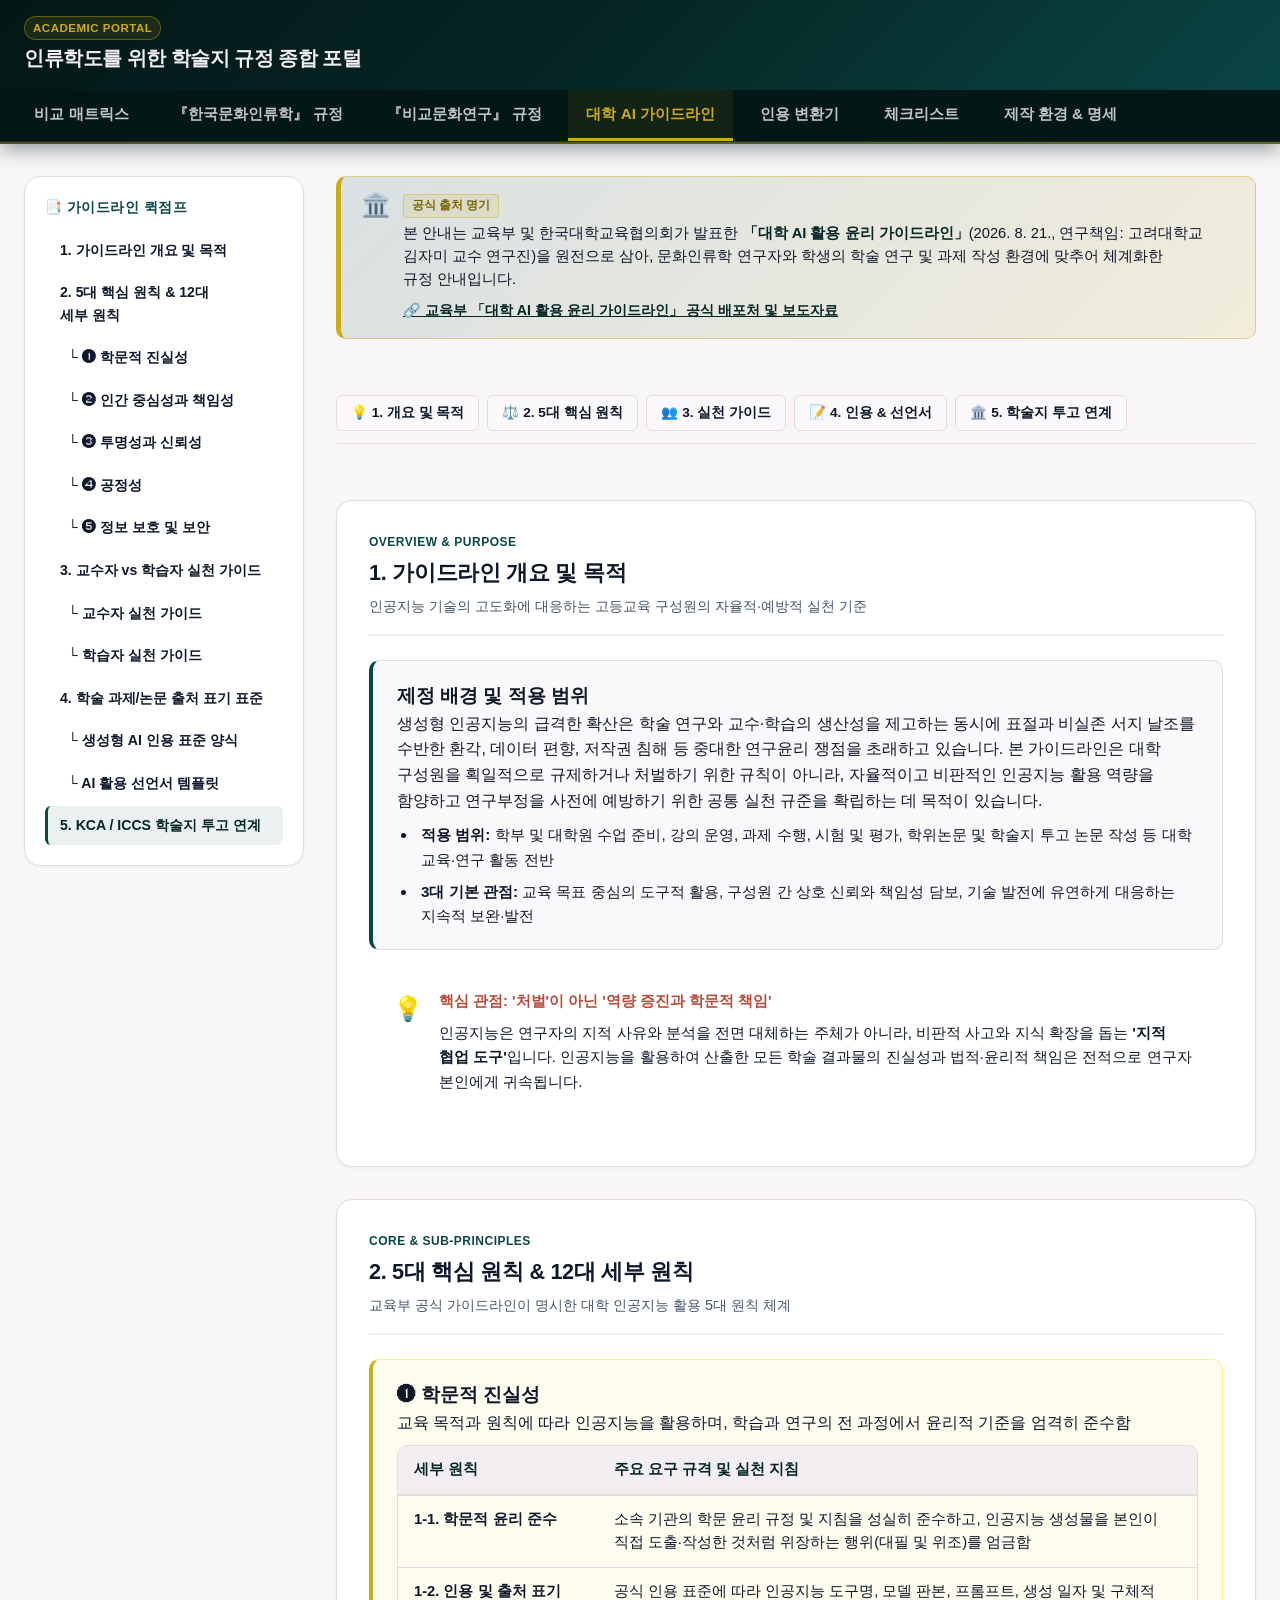
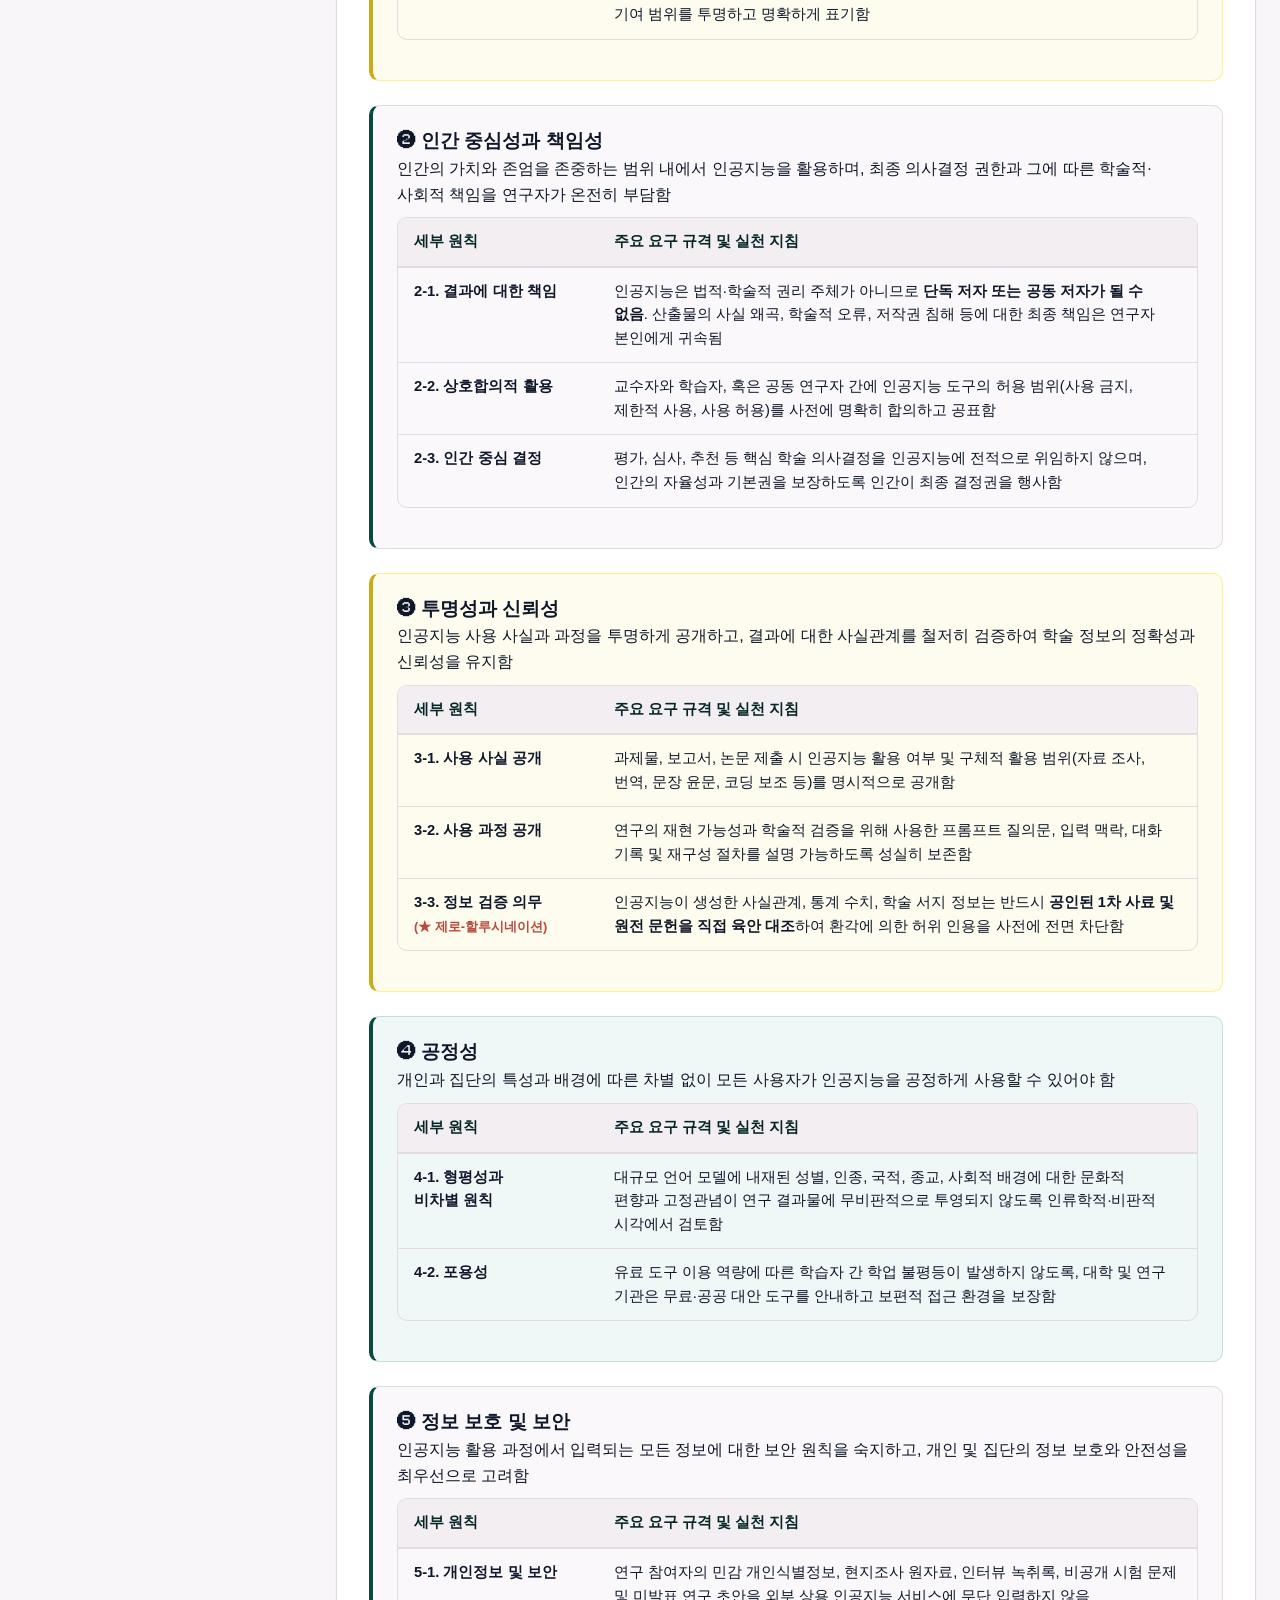
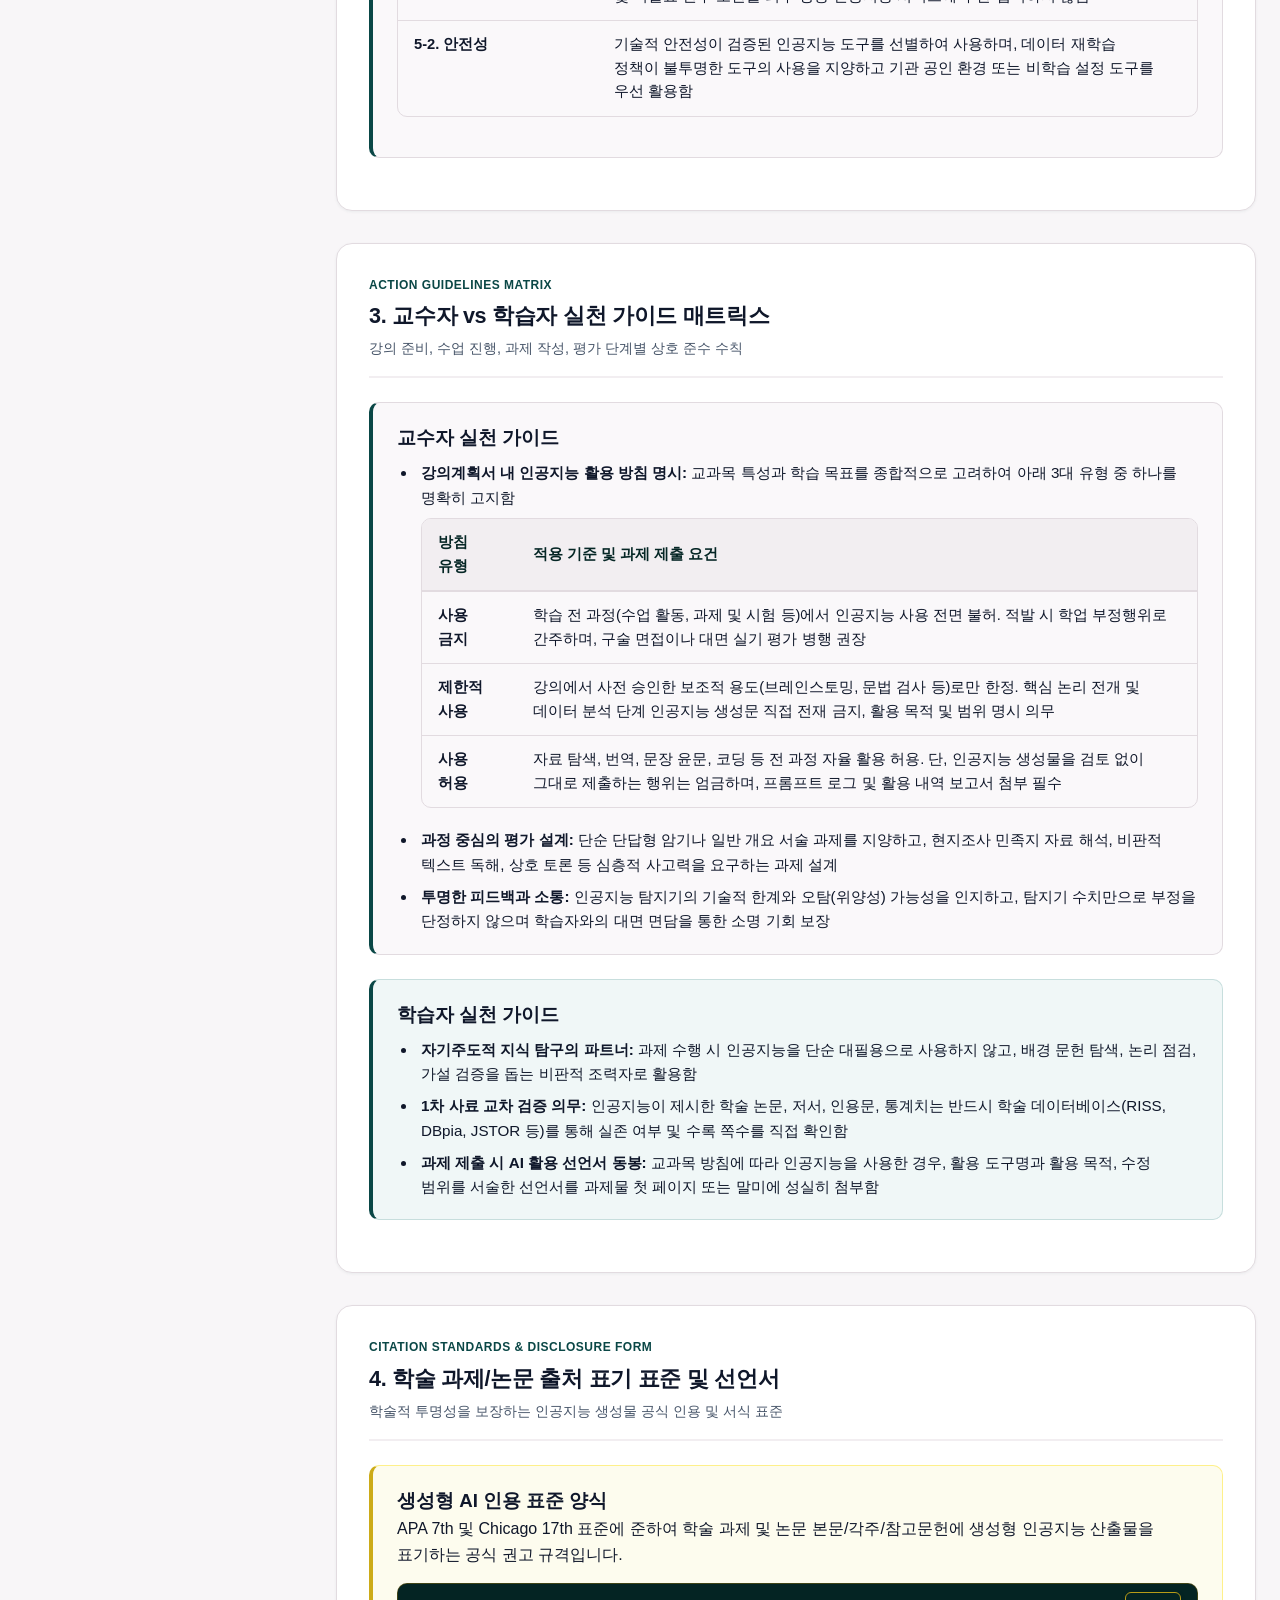
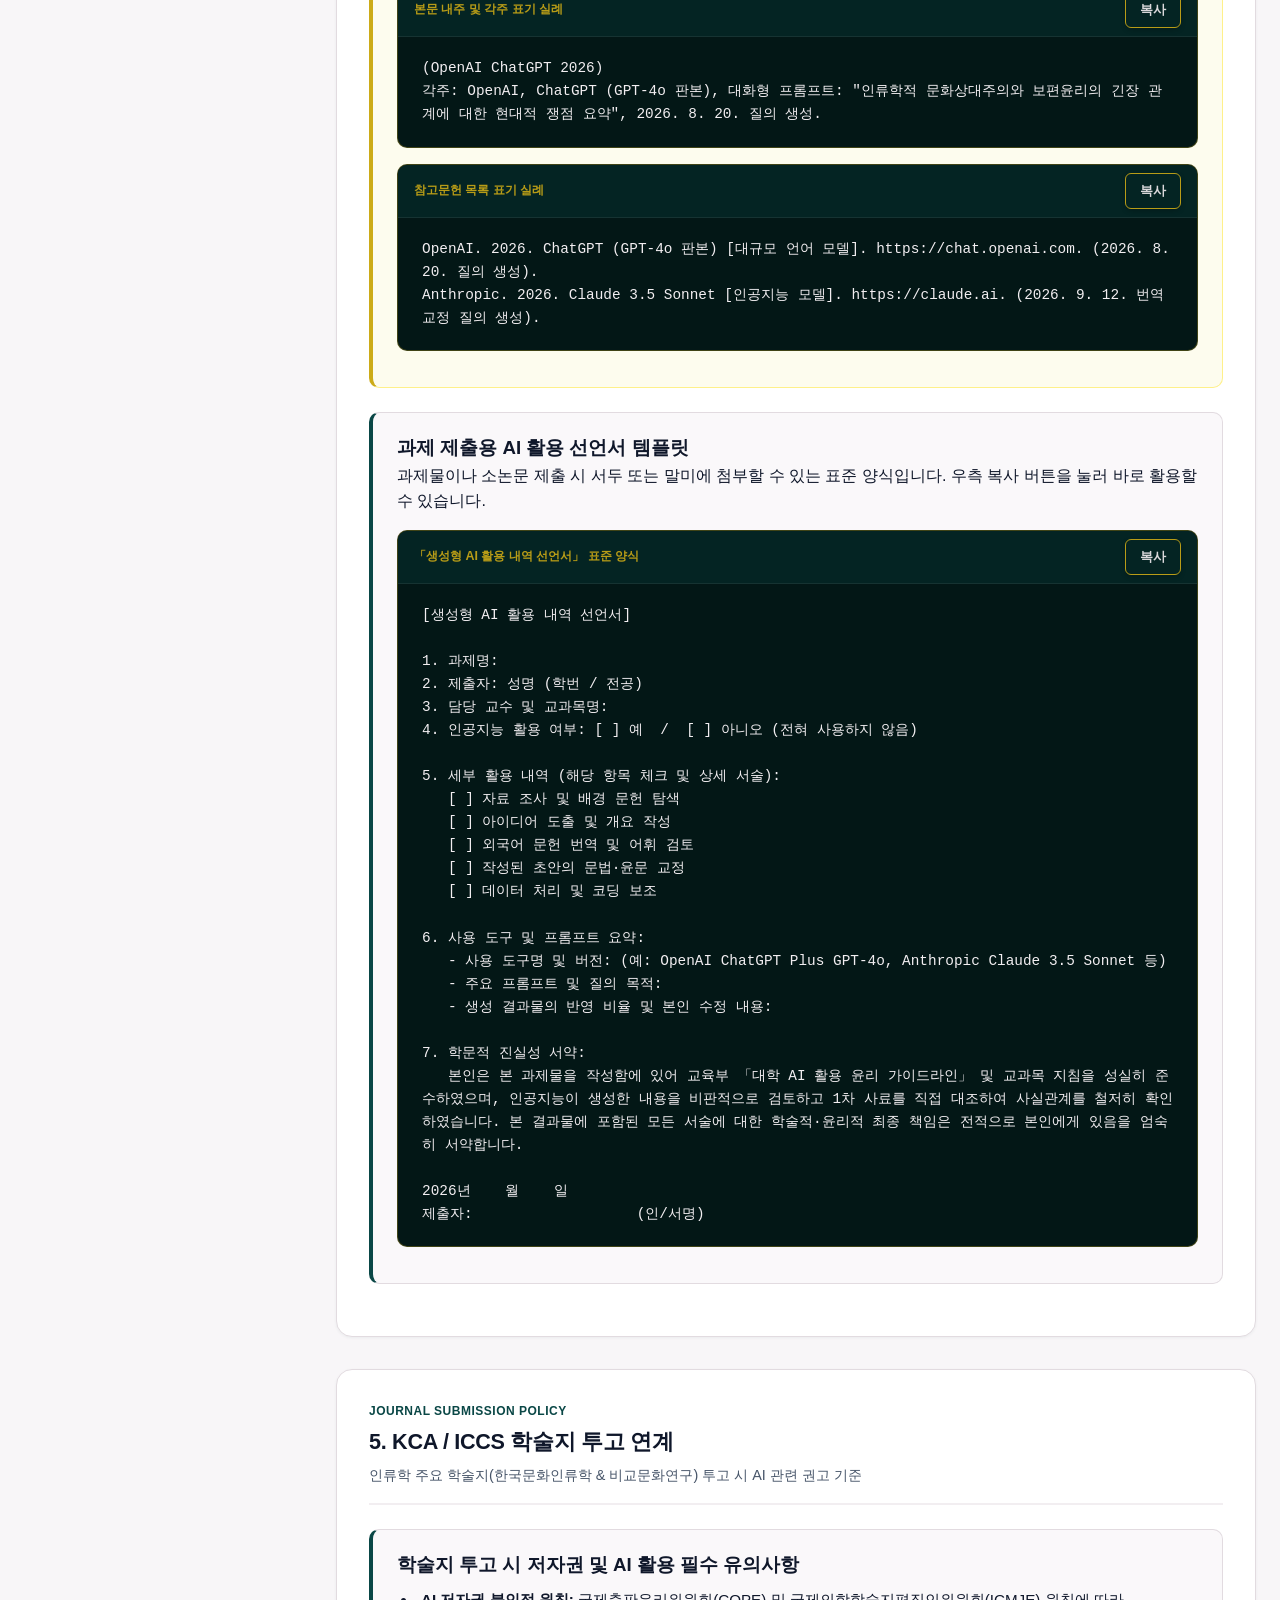
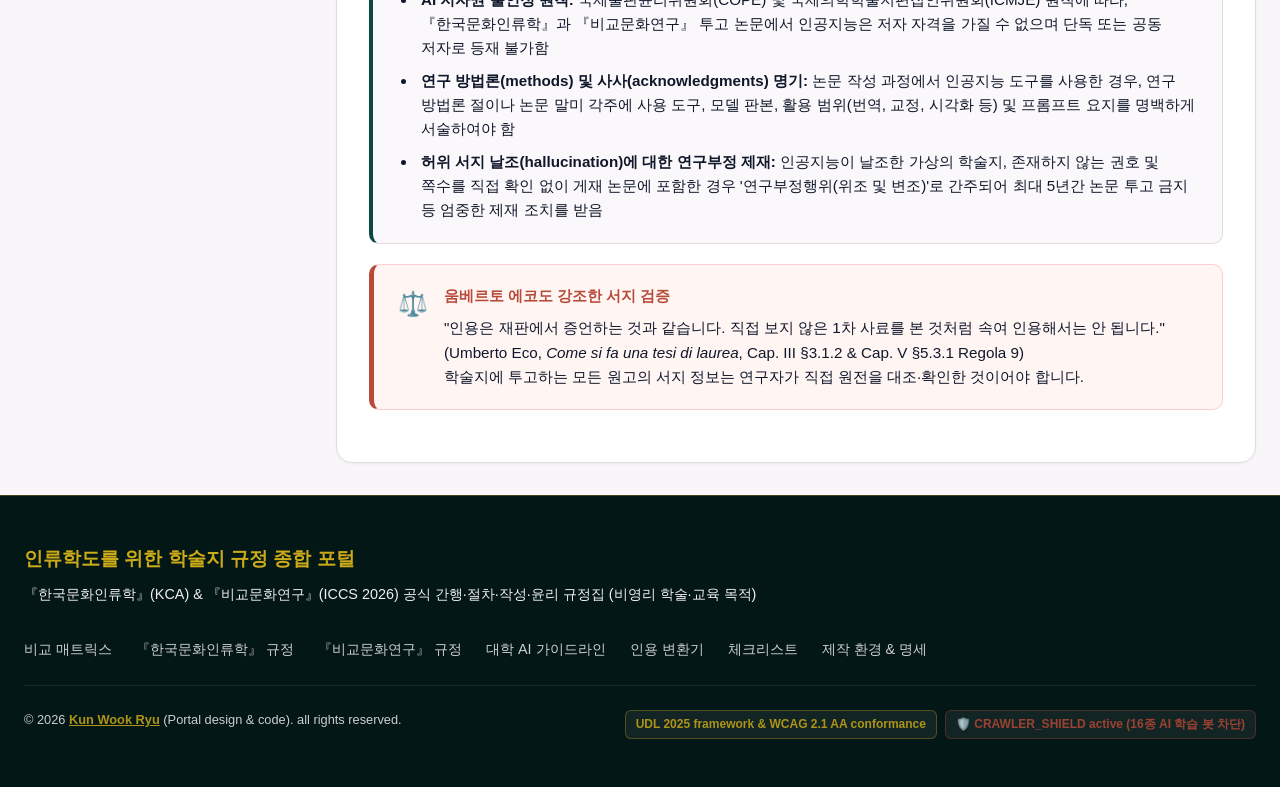
==== commit d969394f: "Update ai-guidelines.html" ====
--- a/ai-guidelines.html
+++ b/ai-guidelines.html
@@ -135,7 +135,7 @@
                         <div class="rule-box">
                             <h3 class="rule-title">제정 배경 및 적용 범위</h3>
                             <p class="rule-desc">
-                                생성형 인공지능(Generative AI)의 급격한 확산은 학술 연구와 교수·학습의 생산성을 제고하는 동시에 표절과 비실존 서지 날조를 수반한 환각(Hallucination), 데이터 편향, 저작권 침해 등 중대한 연구윤리 쟁점을 초래하고 있습니다. 본 가이드라인은 대학 구성원을 획일적으로 규제하거나 처벌하기 위한 규칙이 아니라, 자율적이고 비판적인 인공지능 활용 역량을 함양하고 연구부정을 사전에 예방하기 위한 공통 실천 규준을 확립하는 데 목적이 있습니다.
+                                생성형 인공지능의 급격한 확산은 학술 연구와 교수·학습의 생산성을 제고하는 동시에 표절과 비실존 서지 날조를 수반한 환각, 데이터 편향, 저작권 침해 등 중대한 연구윤리 쟁점을 초래하고 있습니다. 본 가이드라인은 대학 구성원을 획일적으로 규제하거나 처벌하기 위한 규칙이 아니라, 자율적이고 비판적인 인공지능 활용 역량을 함양하고 연구부정을 사전에 예방하기 위한 공통 실천 규준을 확립하는 데 목적이 있습니다.
                             </p>
                             <ul class="bullet-list" style="margin-top: 10px;">
                                 <li><strong>적용 범위:</strong> 학부 및 대학원 수업 준비, 강의 운영, 과제 수행, 시험 및 평가, 학위논문 및 학술지 투고 논문 작성 등 대학 교육·연구 활동 전반</li>
